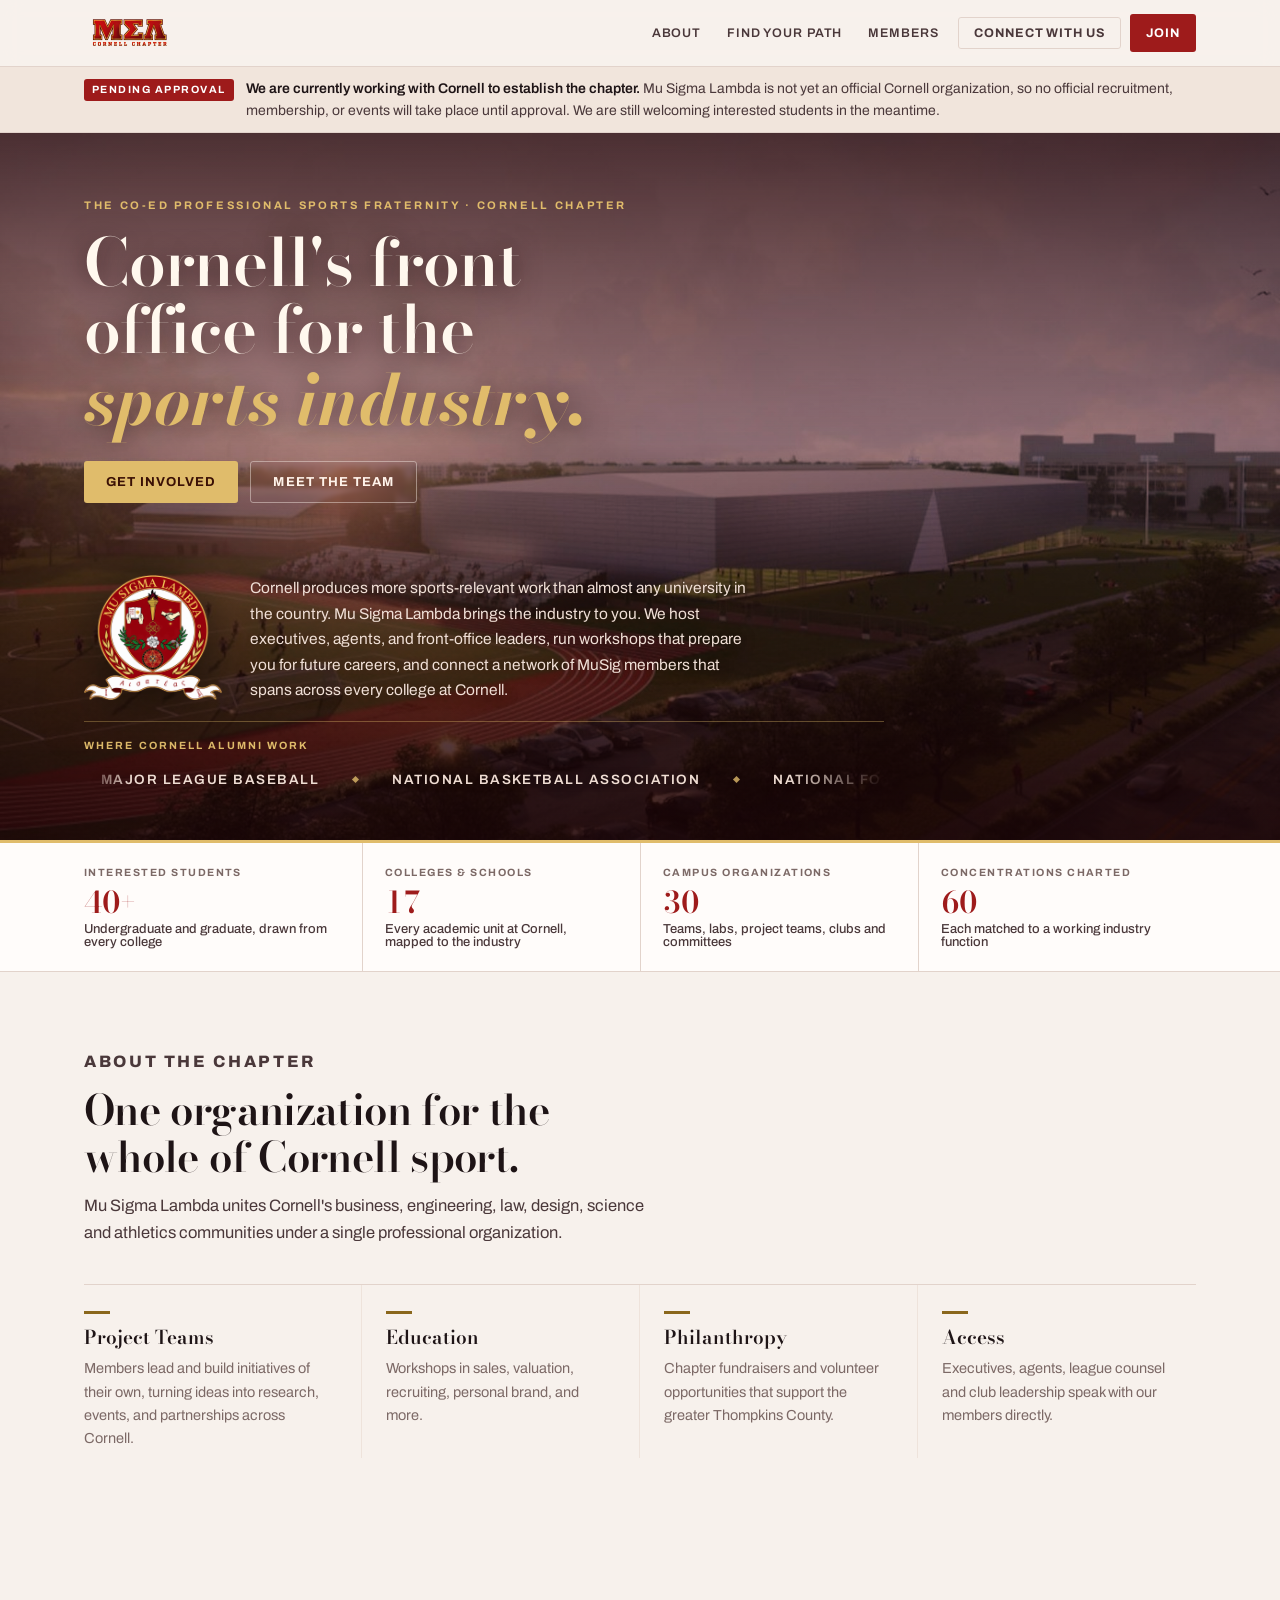
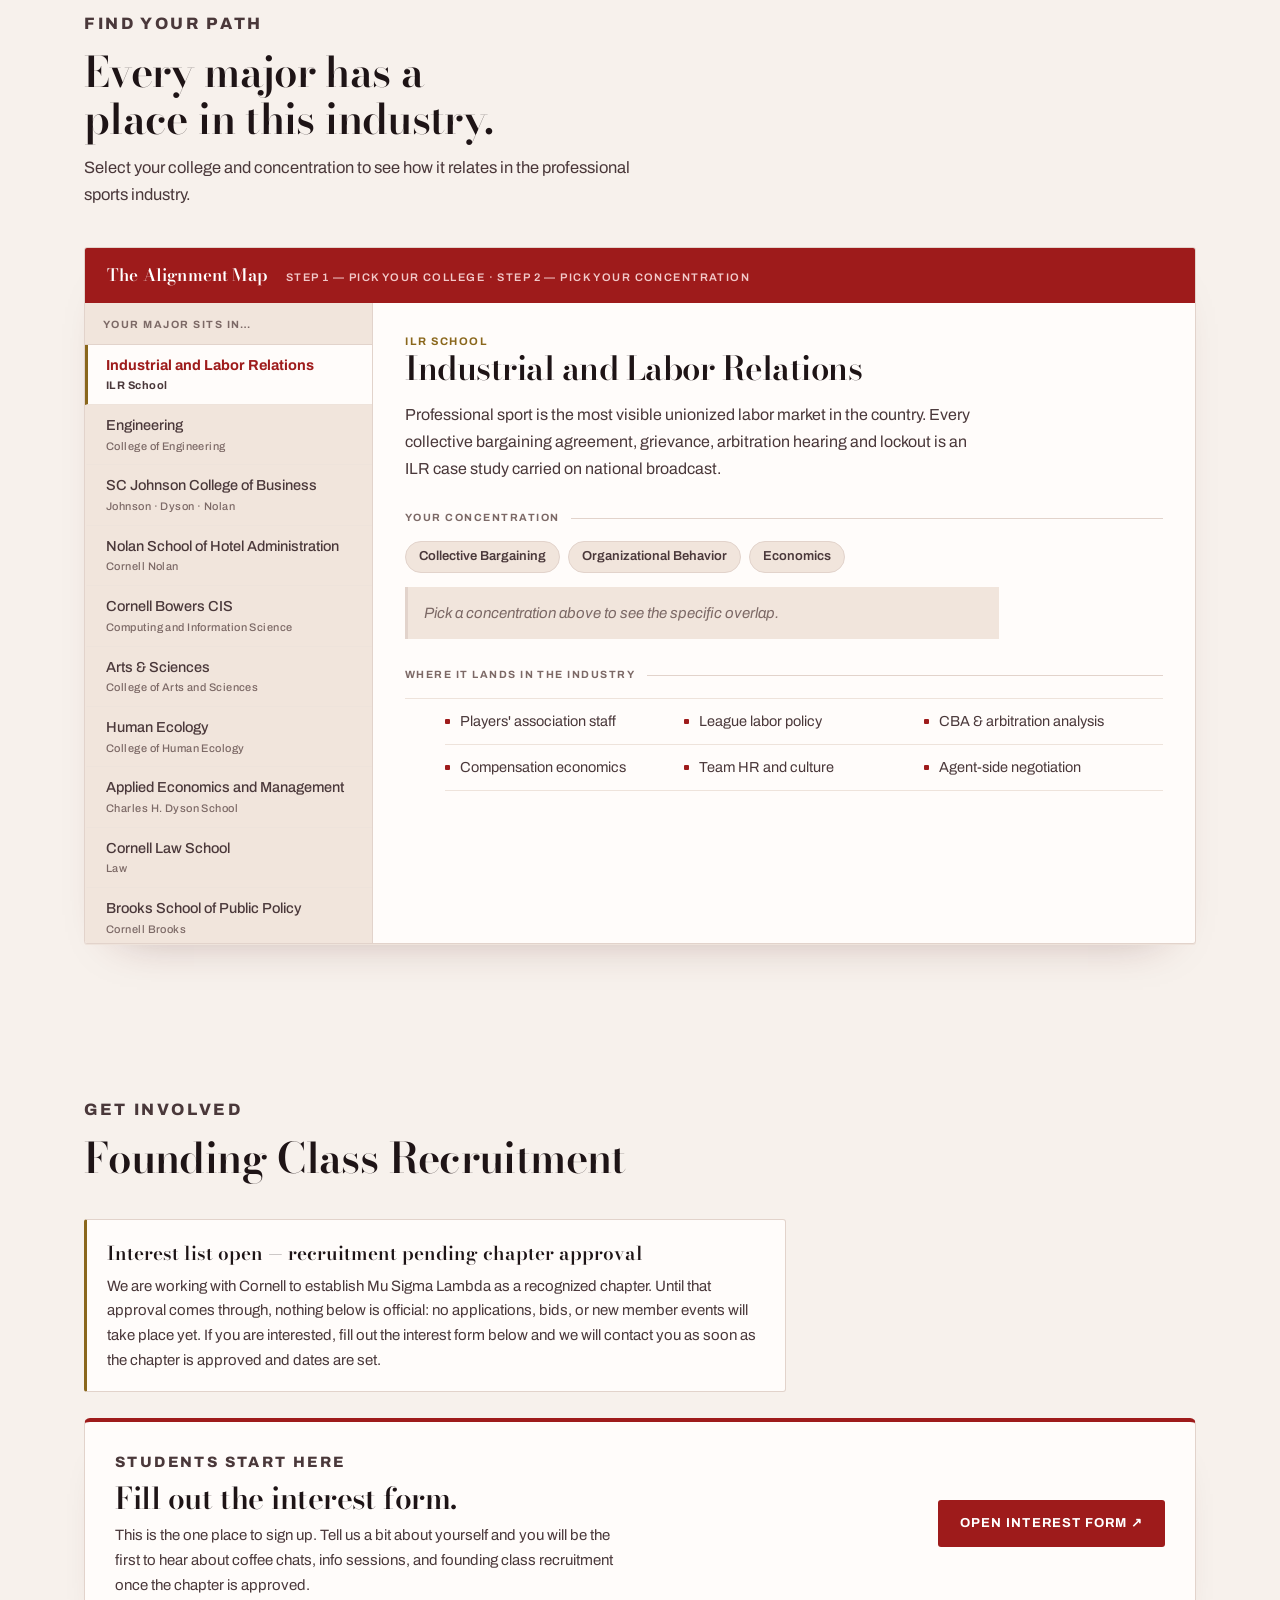
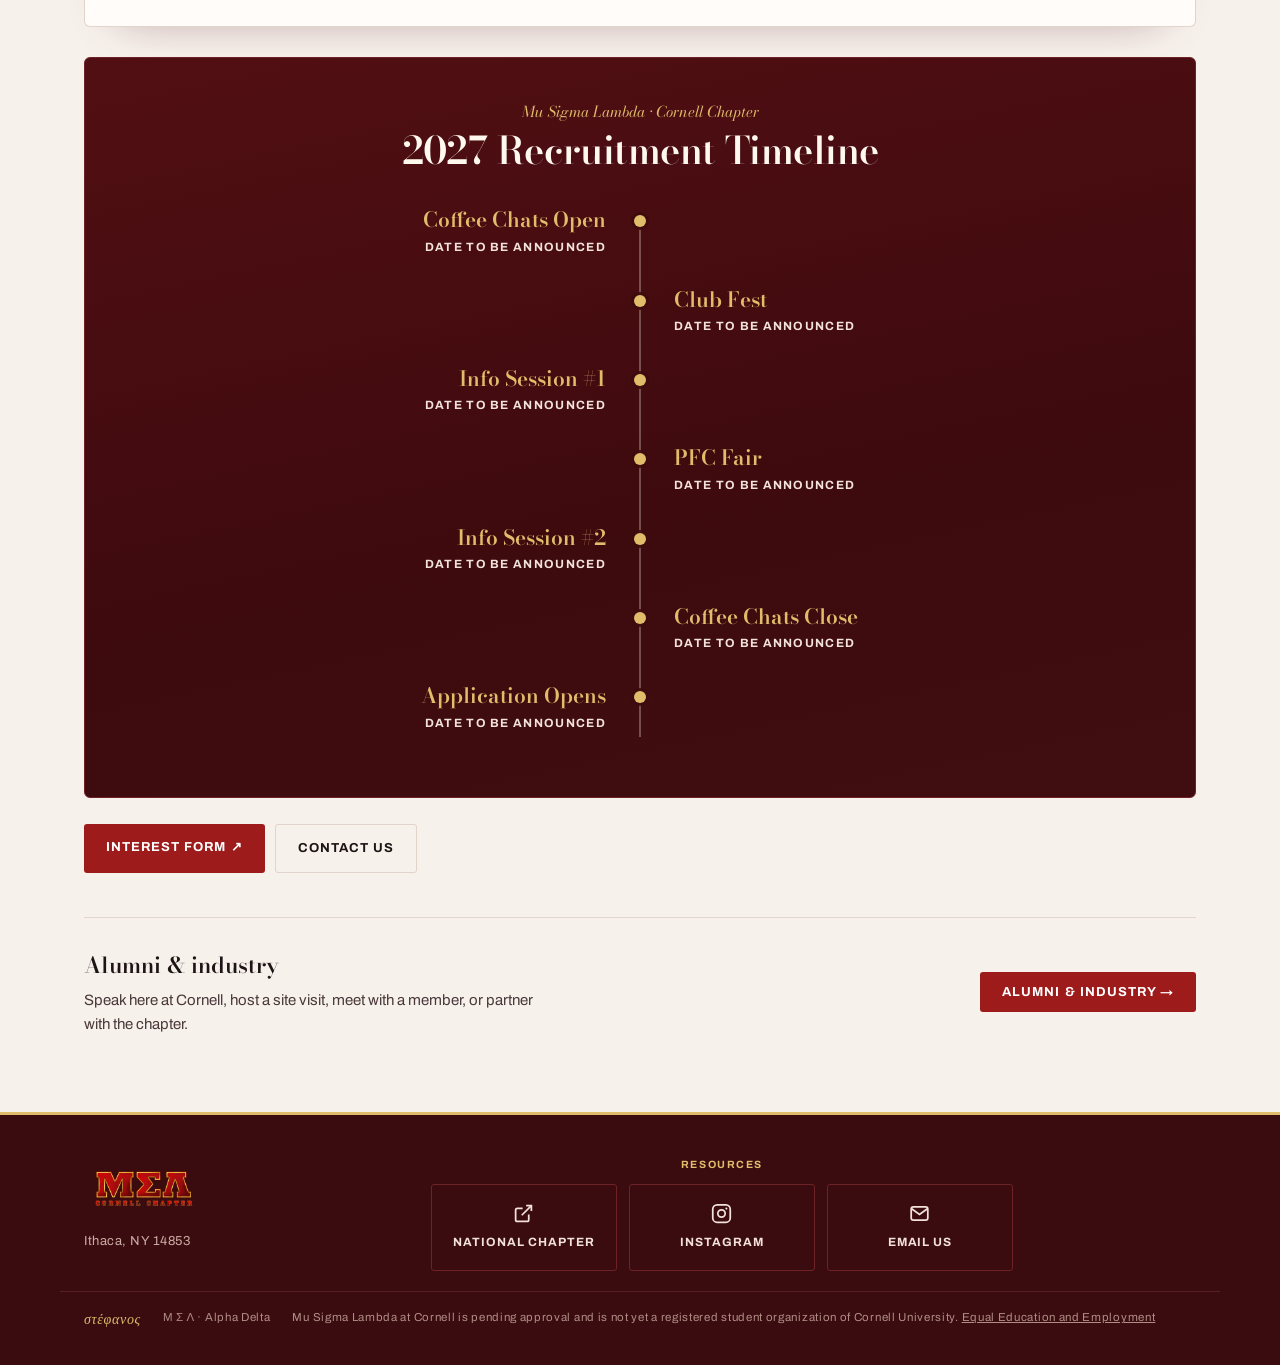
==== index.html @ f9ab3f58 "Add files via upload" ====
<!doctype html><html><head><meta charset=utf8><meta name=viewport content="width=device-width,initial-scale=1,viewport-fit=cover"><style>:root{color-scheme:light;box-sizing:border-box;padding-top:env(safe-area-inset-top,0px);padding-bottom:env(safe-area-inset-bottom,0px)}html{scroll-padding-top:env(safe-area-inset-top,0px)}body{margin:0;padding:0;font:14px -apple-system,BlinkMacSystemFont,sans-serif;background:#fff;color:#000}img{max-width:100%}[hidden]:not([hidden=until-found i]){display:none!important}</style></head><body>
<title>Mu Sigma Lambda Cornell Chapter</title>
<link rel="preconnect" href="https://fonts.googleapis.com">
<link rel="preconnect" href="https://fonts.gstatic.com" crossorigin>
<link rel="stylesheet" href="https://fonts.googleapis.com/css2?family=Bodoni+Moda:ital,opsz,wght@0,6..96,400..900;1,6..96,400..900&family=Instrument+Serif:ital,wght@0,400;1,400&family=Archivo:wght@400;500;600;700&display=swap">


<style>
/* Photographic page headers */
#view-brothers .bro-hero{--hdr-img:url("assets/campus.jpg");--hdr-pos:center 64%}
#view-students .bro-hero{--hdr-img:url("assets/buildings.jpg");--hdr-pos:center 58%}
#view-industry .bro-hero{--hdr-img:url("assets/boardroom.jpg");--hdr-pos:center 46%}

#view-brothers .bro-hero,
#view-students .bro-hero,
#view-industry .bro-hero{
  padding-block:52px 68px;
  min-height:280px;
  background-color:#3D0A0E;
  background-position:var(--hdr-pos);
  background-size:cover;
  background-repeat:no-repeat;
  background-image:
    linear-gradient(90deg,rgba(38,6,9,.86) 0%,rgba(38,6,9,.60) 34%,rgba(38,6,9,.26) 66%,rgba(38,6,9,.06) 100%),
    linear-gradient(180deg,rgba(38,6,9,.28) 0%,rgba(38,6,9,0) 42%,rgba(38,6,9,.40) 100%),
    var(--hdr-img);
}

@media (max-width:760px){
  #view-brothers .bro-hero,
  #view-students .bro-hero,
  #view-industry .bro-hero{
    padding-block:36px 48px;
    min-height:220px;
    background-image:
      linear-gradient(180deg,rgba(38,6,9,.66) 0%,rgba(38,6,9,.50) 45%,rgba(38,6,9,.80) 100%),
      var(--hdr-img);
  }
}

/* ============ TOKENS ============ */
:root{
  --ink:#1E1416;
  --ink-2:#4A383A;
  --muted:#7C6966;
  --line:#E2D3CB;
  --line-soft:#EEE3DB;
  --ground:#F7F1EC;
  --surface:#FFFCFA;
  --surface-2:#F1E5DC;
  --crimson:#9E1B1B;
  --crimson-br:#B31B1B;
  --gold:#8A671C;
  --gold-lt:#D8B257;
  --focus:#B31B1B;

  /* Banded sections keep one committed look in both themes */
  --band:#3D0A0E;
  --band-2:#520F13;
  --band-ink:#F6EBE4;
  --band-muted:#C6A79E;
  --band-line:#6E2226;
  --band-gold:#E0BC6B;

  --cat-team:#E0A526;
  --cat-lab:#C7343A;
  --cat-prog:#2FB169;
  --cat-pt:#2FA7CE;
  --cat-comm:#F07C7C;
  --cat-club:#B9A69F;

  --f-display:"Bodoni Moda","Didot","Times New Roman",serif;
  --f-body:"Archivo","Helvetica Neue",Arial,sans-serif;

  --wrap:1160px;
  --r:3px;
}

@media (prefers-color-scheme: dark){
  :root:not([data-theme="light"]){
    --ink:#FBF2EE;
    --ink-2:#E3CFC9;
    --muted:#B9A09B;
    --line:#6A3338;
    --line-soft:#4E2429;
    --ground:#2B1418;
    --surface:#37191E;
    --surface-2:#451F26;
    --crimson:#F5827E;
    --crimson-br:#FF9691;
    --gold:#EDC677;
    --gold-lt:#F7E0A8;
    --focus:#FF9691;
  }
}
:root[data-theme="dark"]{
  --ink:#FBF2EE;
  --ink-2:#E3CFC9;
  --muted:#B9A09B;
  --line:#6A3338;
  --line-soft:#4E2429;
  --ground:#2B1418;
  --surface:#37191E;
  --surface-2:#451F26;
  --crimson:#F5827E;
  --crimson-br:#FF9691;
  --gold:#EDC677;
  --gold-lt:#F7E0A8;
  --focus:#FF9691;
}

/* ============ BASE ============ */
*{box-sizing:border-box}
body{
  margin:0;
  background:var(--ground);
  color:var(--ink);
  font-family:var(--f-body);
  font-size:16px;
  line-height:1.6;
  -webkit-font-smoothing:antialiased;
}
h1,h2,h3,h4{font-family:var(--f-display);font-weight:600;margin:0;text-wrap:balance;line-height:1.1}
p{margin:0}
a{color:inherit}
img{max-width:100%}
::selection{background:var(--gold-lt);color:#1B1416}
:focus-visible{outline:2px solid var(--focus);outline-offset:3px;border-radius:2px}
@media (prefers-reduced-motion:reduce){*{animation:none!important;transition:none!important;scroll-behavior:auto!important}}
html{scroll-behavior:smooth}

.wrap{max-width:var(--wrap);margin:0 auto;padding-inline:24px}

.eyebrow{
  font-size:11px;font-weight:800;letter-spacing:.16em;text-transform:uppercase;
  color:var(--gold);margin:0;
}
.rule-gold{width:44px;height:2px;background:var(--gold);border:0;margin:0}

/* ============ NAV ============ */
.nav{
  position:sticky;top:0;z-index:50;
  background:color-mix(in srgb,var(--ground) 88%,transparent);
  backdrop-filter:blur(10px);
  border-bottom:1px solid var(--line);
}
.nav-in{
  max-width:var(--wrap);margin:0 auto;padding:10px 24px;
  display:flex;align-items:center;gap:20px;
}
.nav-brand{display:flex;align-items:center;text-decoration:none;margin-right:auto;min-width:0}
.nav-wordmark{height:46px;width:auto;aspect-ratio:760/368;display:block;flex:none}
@media(max-width:560px){.nav-wordmark{height:34px}}
.nav-links{display:flex;gap:26px;align-items:center}
.nav-links a{
  text-decoration:none;font-size:12.5px;font-weight:600;letter-spacing:.07em;
  text-transform:uppercase;color:var(--ink-2);padding-block:4px;
  border-bottom:1.5px solid transparent;transition:border-color .18s,color .18s;
}
.nav-links a:hover{color:var(--crimson);border-bottom-color:var(--gold)}
.nav-cta{
  font-family:var(--f-body);border:0;cursor:pointer;
  text-decoration:none;font-size:12.5px;font-weight:700;letter-spacing:.07em;text-transform:uppercase;
  background:var(--crimson);color:#fff;padding:9px 16px;border-radius:var(--r);
  transition:background .18s;
}
.nav-cta:hover{background:var(--crimson-br)}
.nav-actions{display:flex;align-items:center;gap:9px}
.nav-alt{
  font-family:var(--f-body);cursor:pointer;background:transparent;
  font-size:12.5px;font-weight:700;letter-spacing:.07em;text-transform:uppercase;
  color:var(--ink-2);border:1px solid var(--line);padding:8px 15px;border-radius:var(--r);
  transition:border-color .18s,color .18s,background .18s;white-space:nowrap;
}
.nav-alt:hover{border-color:var(--gold);color:var(--crimson);background:var(--surface-2)}
@media(max-width:560px){.nav-alt{display:none}}
@media(max-width:860px){.nav-links{display:none}}

/* ============ HERO ============ */
.hero{
  position:relative;overflow:hidden;
  background:#3D0A0E url("assets/hero.jpg") center 58%/cover no-repeat;
  color:var(--band-ink);
  border-bottom:3px solid var(--band-gold);
}
/* crimson wash over the photograph */
.hero::before{
  content:"";position:absolute;inset:0;pointer-events:none;
  background:rgba(132,26,28,.40);mix-blend-mode:multiply;
}
/* top and bottom darkening so the type holds against the sky */
.hero::after{
  content:"";position:absolute;inset:0;pointer-events:none;
  background:linear-gradient(180deg,
    rgba(28,5,8,.72) 0%,
    rgba(34,6,9,.20) 44%,
    rgba(26,4,7,.82) 100%);
}
.hero-in{
  max-width:var(--wrap);margin:0 auto;padding:64px 24px 48px;
  position:relative;z-index:1;
  display:flex;flex-direction:column;justify-content:space-between;gap:72px;
  min-height:620px;
}
.hero-bottom{display:flex;flex-direction:column;max-width:800px}
.hero-bottom-row{display:flex;align-items:flex-start;gap:28px}
.hero-crest{
  width:clamp(108px,11.5vw,138px);height:auto;flex:none;display:block;
  filter:drop-shadow(0 10px 26px rgba(0,0,0,.55));
}
.hero-bottom-text{min-width:0}
.hero h1{
  font-size:clamp(36px,5.6vw,66px);font-weight:600;letter-spacing:-.015em;color:#FFF8EE;
  margin:14px 0 0;line-height:1.02;max-width:15ch;
  text-shadow:0 2px 26px rgba(24,4,6,.55);
}
.hero h1 em{
  font-family:Didot,"Didot LT STD","Bodoni Moda","Times New Roman",serif;
  font-style:italic;font-weight:400;font-size:1.06em;letter-spacing:0;
  color:var(--band-gold);
}
.hero-eyebrow{color:var(--band-gold);font-size:11px;font-weight:700;letter-spacing:.24em;text-transform:uppercase}
.hero-lede{
  max-width:56ch;font-size:15.5px;line-height:1.65;color:#F0DFD6;
  text-shadow:0 1px 14px rgba(20,3,5,.5);
}
.hero-actions{display:flex;flex-wrap:wrap;gap:12px;margin-top:26px}
.btn{
  display:inline-block;text-decoration:none;font-family:var(--f-body);
  border:0;background:transparent;cursor:pointer;font-size:13px;font-weight:700;
  letter-spacing:.08em;text-transform:uppercase;padding:13px 22px;border-radius:var(--r);
  transition:transform .15s,background .18s,color .18s;
}
.btn:hover{transform:translateY(-1px)}
.btn-gold{background:var(--band-gold);color:#3A1005}
.btn-gold:hover{background:#EFD08C}
.btn-ghost{border:1px solid rgba(246,235,228,.45);color:#FFF3EA;backdrop-filter:blur(2px)}
.btn-ghost:hover{background:rgba(224,188,107,.12);border-color:var(--band-gold)}
@media(max-width:820px){
  .hero-in{gap:44px;padding-block:44px 38px;min-height:540px}
  .hero-bottom-row{flex-direction:column;align-items:flex-start;gap:16px}
  .hero-crest{width:104px}
}

/* ============ STAT STRIP ============ */
.stats{border-bottom:1px solid var(--line);background:var(--surface)}
.stats-in{
  max-width:var(--wrap);margin:0 auto;padding-inline:24px;
  display:grid;grid-template-columns:repeat(4,1fr);
}
.stat{padding:22px 22px 22px 0;border-left:1px solid var(--line);padding-left:22px}
.stat:first-child{border-left:0;padding-left:0}
.stat dt{
  font-size:10.5px;font-weight:700;letter-spacing:.14em;text-transform:uppercase;
  color:var(--muted);margin:0 0 5px;
}
.stat dd{
  margin:0;font-family:var(--f-display);font-size:30px;font-weight:600;color:var(--crimson);
  font-variant-numeric:tabular-nums;line-height:1;
}
.stat dd small{font-size:13px;font-family:var(--f-body);color:var(--ink-2);font-weight:500;display:block;margin-top:6px;letter-spacing:0}
@media(max-width:760px){
  .stats-in{grid-template-columns:1fr 1fr}
  .stat{border-left:0;padding-left:0;border-top:1px solid var(--line-soft);padding-block:18px}
  .stat:nth-child(2){padding-left:22px;border-left:1px solid var(--line-soft)}
  .stat:nth-child(4){padding-left:22px;border-left:1px solid var(--line-soft)}
  .stat:nth-child(-n+2){border-top:0}
}

/* ============ SECTIONS ============ */
section{scroll-margin-top:72px}
.sec{padding-block:76px}
.sec-head{display:flex;flex-direction:column;gap:12px;max-width:72ch;margin-bottom:38px}
.sec-head h2{font-size:clamp(28px,3.6vw,42px);letter-spacing:-.015em}
.sec-head p{color:var(--ink-2);font-size:16.5px;line-height:1.66;max-width:64ch}

/* mandate pillars — hairline columns, not cards */
.pillars{display:grid;grid-template-columns:repeat(4,1fr);gap:0;border-top:1px solid var(--line)}
.pillar{padding:26px 24px 8px 0;border-right:1px solid var(--line-soft)}
.pillar:last-child{border-right:0}
.pillar:not(:first-child){padding-left:24px}
.pillar .bar{width:26px;height:3px;background:var(--gold);margin-bottom:14px}
.pillar h3{font-size:19px;margin-bottom:8px}
.pillar p{color:var(--muted);font-size:14.5px;line-height:1.6}
@media(max-width:860px){
  .pillars{grid-template-columns:1fr 1fr}
  .pillar:nth-child(2n){border-right:0}
  .pillar:nth-child(-n+2){border-bottom:1px solid var(--line-soft)}
}
@media(max-width:520px){
  .pillars{grid-template-columns:1fr}
  .pillar{border-right:0;border-bottom:1px solid var(--line-soft);padding-left:0!important}
}

/* ============ PROGRAMMING ============ */
.offers{margin-top:64px;padding-top:44px;border-top:1px solid var(--line)}
.offers-h{font-size:clamp(23px,2.8vw,31px);letter-spacing:-.015em;margin-bottom:8px}
.offers-sub{color:var(--muted);font-size:15.5px;line-height:1.6;max-width:60ch;margin-bottom:8px}
.prog-list{border-top:0}
.prog-item{
  display:grid;grid-template-columns:132px 1fr;gap:28px;
  padding-block:24px;border-bottom:1px solid var(--line-soft);align-items:start;
}
.prog-tag{
  font-size:10.5px;font-weight:700;letter-spacing:.14em;text-transform:uppercase;
  color:var(--crimson);padding-top:5px;
}
.prog-item h3{font-size:21px;margin-bottom:7px}
.prog-item p{color:var(--ink-2);font-size:15px;line-height:1.65;max-width:62ch}
@media(max-width:560px){
  .prog-item{grid-template-columns:1fr;gap:8px}
  .prog-tag{padding-top:0}
}

/* ============ PATHFINDER ============ */
.pf{
  border:1px solid var(--line);border-radius:var(--r);overflow:hidden;
  background:var(--surface);box-shadow:0 1px 0 var(--line-soft),0 24px 48px -36px rgba(80,20,20,.4);
}
.pf-bar{
  background:var(--crimson);color:#fff;padding:14px 22px;
  display:flex;flex-wrap:wrap;gap:6px 18px;align-items:baseline;
}
.pf-bar strong{font-family:var(--f-display);font-size:17px;font-weight:600;letter-spacing:.01em}
.pf-bar span{font-size:11px;font-weight:600;letter-spacing:.13em;text-transform:uppercase;color:#F2C9C9}
.pf-body{display:grid;grid-template-columns:288px 1fr}
.pf-rail{
  border-right:1px solid var(--line);background:var(--surface-2);
  max-height:640px;overflow-y:auto;
}
.pf-railhead{
  padding:14px 18px 10px;font-size:10.5px;font-weight:700;letter-spacing:.14em;
  text-transform:uppercase;color:var(--muted);
  position:sticky;top:0;background:var(--surface-2);border-bottom:1px solid var(--line);z-index:1;
}
.pf-opt{
  display:block;width:100%;text-align:left;background:none;border:0;cursor:pointer;
  font-family:var(--f-body);font-size:14.5px;font-weight:500;color:var(--ink-2);
  padding:11px 18px 11px 18px;border-bottom:1px solid var(--line-soft);
  border-left:3px solid transparent;transition:background .15s,color .15s,border-color .15s;
  line-height:1.35;
}
.pf-opt small{display:block;font-size:11px;color:var(--muted);margin-top:3px;letter-spacing:.04em}
.pf-opt:hover{background:var(--surface);color:var(--crimson)}
.pf-opt[aria-selected="true"]{
  background:var(--surface);color:var(--crimson);font-weight:700;border-left-color:var(--gold);
}
.pf-opt[aria-selected="true"] small{color:var(--ink-2)}

.pf-panel{padding:30px 32px 34px;min-width:0}
.pf-panel h3{font-size:clamp(24px,3vw,33px);letter-spacing:-.015em;margin-bottom:4px}
.pf-school{font-size:11px;font-weight:700;letter-spacing:.14em;text-transform:uppercase;color:var(--gold)}
.pf-blurb{margin-top:14px;color:var(--ink-2);font-size:16px;line-height:1.7;max-width:64ch}

.pf-sub{
  margin-top:28px;font-size:10.5px;font-weight:700;letter-spacing:.14em;
  text-transform:uppercase;color:var(--muted);
  display:flex;align-items:center;gap:12px;
}
.pf-sub::after{content:"";flex:1;height:1px;background:var(--line)}

.pf-chips{display:flex;flex-wrap:wrap;gap:8px;margin-top:14px}
.chip{
  font-family:var(--f-body);font-size:13px;font-weight:600;cursor:pointer;
  background:var(--surface-2);color:var(--ink-2);border:1px solid var(--line);
  padding:7px 13px;border-radius:999px;transition:all .15s;line-height:1.2;
}
.chip:hover{border-color:var(--gold);color:var(--crimson)}
.chip[aria-pressed="true"]{background:var(--crimson);border-color:var(--crimson);color:#fff}
.pf-conline{
  margin-top:14px;padding:14px 16px;border-left:3px solid var(--gold);
  background:var(--surface-2);font-size:15px;line-height:1.62;color:var(--ink);
  max-width:66ch;
}
.pf-conline b{font-family:var(--f-display);font-weight:600;color:var(--crimson);display:block;font-size:16px;margin-bottom:4px}
.pf-conline.empty{border-left-color:var(--line);color:var(--muted);font-style:italic}

.pf-paths{
  margin-top:14px;display:grid;grid-template-columns:repeat(auto-fill,minmax(210px,1fr));
  gap:0;border-top:1px solid var(--line-soft);
}
.pf-paths li{
  list-style:none;padding:11px 14px 11px 0;border-bottom:1px solid var(--line-soft);
  font-size:14.5px;color:var(--ink-2);display:flex;gap:10px;align-items:baseline;
}
.pf-paths li::before{
  content:"";width:5px;height:5px;background:var(--crimson);flex:none;
  transform:translateY(-2px);border-radius:1px;
}
.pf-links{display:flex;flex-wrap:wrap;gap:7px;margin-top:14px}
.pf-links span{
  font-size:12.5px;font-weight:600;color:var(--ink-2);
  border:1px dashed var(--line);border-radius:var(--r);padding:5px 10px;
}
.pf-links span i{font-style:normal;color:var(--gold);margin-right:6px}
@media(max-width:880px){
  .pf-body{grid-template-columns:1fr}
  .pf-rail{border-right:0;border-bottom:1px solid var(--line);max-height:250px}
  .pf-panel{padding:24px 20px 28px}
}

/* ============ JOIN ============ */
.join-grid{display:grid;grid-template-columns:1fr 1fr;gap:0;border-top:1px solid var(--line)}
.join-col{padding:30px 34px 30px 0}
.join-col+.join-col{border-left:1px solid var(--line);padding-left:34px}
.join-col h3{font-size:23px;margin-bottom:10px}
.join-col p{color:var(--ink-2);font-size:15px;line-height:1.68;max-width:46ch}
.join-steps{margin:18px 0 0;padding:0;counter-reset:s}
.join-steps li{
  list-style:none;counter-increment:s;position:relative;
  padding:11px 0 11px 42px;border-top:1px solid var(--line-soft);
  font-size:14.5px;line-height:1.6;color:var(--ink-2);
}
.join-steps li::before{
  content:counter(s,decimal-leading-zero);
  position:absolute;left:0;top:12px;
  font-family:var(--f-display);font-size:14px;font-weight:600;color:var(--gold);
  font-variant-numeric:tabular-nums;
}
.join-steps li b{color:var(--ink);font-weight:600}
.join-actions{display:flex;flex-wrap:wrap;gap:10px;margin-top:22px}
.btn-solid{background:var(--crimson);color:#fff}
.btn-solid:hover{background:var(--crimson-br)}
.btn-line{border:1px solid var(--line);color:var(--ink)}
.btn-line:hover{border-color:var(--gold);color:var(--crimson)}
@media(max-width:800px){
  .join-grid{grid-template-columns:1fr}
  .join-col{padding-right:0}
  .join-col+.join-col{border-left:0;padding-left:0;border-top:1px solid var(--line)}
}

/* ============ FOOTER ============ */
footer{background:#3A0C10;color:#E8D5CD;border-top:3px solid var(--band-gold)}
.foot-in{
  max-width:var(--wrap);margin:0 auto;padding:44px 24px 20px;
  display:grid;grid-template-columns:minmax(0,auto) minmax(0,1fr);gap:40px;align-items:start;
}
.foot-wordmark{height:60px;width:auto;aspect-ratio:760/368;display:block;margin-bottom:12px}
.foot-addr{font-size:13px;line-height:1.6;color:#CDACA3;margin-top:7px;letter-spacing:.04em}
.foot-col h4{
  font-family:var(--f-body);font-size:10.5px;font-weight:700;letter-spacing:.15em;
  text-transform:uppercase;color:var(--band-gold);margin-bottom:14px;
}
footer .foot-col{text-align:center}
.foot-col a,.foot-col span{
  display:block;font-size:13.5px;color:#DBC0B7;text-decoration:none;padding-block:5px;
}
.foot-col a:hover{color:#FFF8EE}
.foot-bot{
  max-width:var(--wrap);margin:0 auto;padding:16px 24px 34px;
  border-top:1px solid #5C1D22;display:flex;flex-wrap:wrap;gap:8px 22px;
  font-size:11.5px;letter-spacing:.06em;color:#B08C84;
}
.foot-bot .gk{font-family:var(--f-display);font-style:italic;color:var(--band-gold);font-size:14px}
@media(max-width:860px){.foot-in{grid-template-columns:1fr 1fr}}
@media(max-width:480px){.foot-in{grid-template-columns:1fr}}

/* ============ BROTHERS ============ */
.roster-empty{
  margin-top:24px;display:flex;gap:24px;align-items:flex-start;
  border:1px solid var(--line);border-left:3px solid var(--crimson);border-radius:var(--r);
  background:var(--surface);padding:28px 30px;
}
.roster-empty>img{width:72px;height:72px;flex:none;opacity:.42}
.roster-empty-text{min-width:0}
.roster-empty b{
  display:block;font-family:var(--f-display);font-size:21px;font-weight:600;
  color:var(--ink);margin-bottom:8px;
}
.roster-empty p{color:var(--ink-2);font-size:15px;line-height:1.65;max-width:56ch}
.roster-empty .btn{margin-top:20px}
@media(max-width:620px){
  .roster-empty{flex-direction:column;gap:16px;padding:24px 20px}
  .roster-empty>img{width:56px;height:56px}
}

/* ============ SOCIAL STRIP ============ */
.foot-links{display:flex;flex-wrap:wrap;align-items:stretch;justify-content:center;gap:12px}
.foot-links .foot-btn{
  display:flex;flex-direction:column;align-items:center;justify-content:center;gap:9px;
  text-decoration:none;text-align:center;
  font-size:12px;font-weight:700;letter-spacing:.08em;text-transform:uppercase;
  border:1px solid var(--band-line);color:#F3E2D9;
  flex:0 0 186px;padding:18px 14px;border-radius:var(--r);
  transition:background .18s,border-color .18s,color .18s;
}
.foot-links .foot-btn:hover{background:rgba(224,188,107,.16);border-color:var(--band-gold);color:#FFF8EE}
.foot-links .foot-btn svg{width:21px;height:21px;flex:none}

/* ============ MODAL ============ */
.modal[hidden]{display:none!important}
.modal{position:fixed;inset:0;z-index:200;display:flex;align-items:center;justify-content:center;padding:20px}
.modal-back{position:absolute;inset:0;background:rgba(30,6,8,.62);backdrop-filter:blur(3px)}
.modal-card{
  position:relative;background:var(--surface);border:1px solid var(--line);
  border-top:4px solid var(--crimson);border-radius:6px;
  padding:30px 32px 32px;max-width:560px;width:100%;
  box-shadow:0 30px 70px -24px rgba(40,6,10,.6);
  animation:modalIn .18s ease-out;
}
@keyframes modalIn{from{opacity:0;transform:translateY(8px)}to{opacity:1;transform:none}}
@media (prefers-reduced-motion:reduce){.modal-card{animation:none}}
.modal-card h2{font-size:30px;letter-spacing:-.015em;margin:8px 0 6px}
.modal-card>p.sub{color:var(--muted);font-size:14.5px;line-height:1.6;max-width:44ch}
.modal-x{
  position:absolute;top:12px;right:14px;background:none;border:0;cursor:pointer;
  font-size:24px;line-height:1;color:var(--muted);padding:4px 8px;border-radius:var(--r);
}
.modal-x:hover{color:var(--crimson);background:var(--surface-2)}
.modal-opts{display:grid;gap:12px;margin-top:22px}
.modal-opt{
  display:block;width:100%;box-sizing:border-box;text-align:left;
  font-family:var(--f-body);cursor:pointer;
  text-decoration:none;border:1px solid var(--line);border-left:3px solid var(--gold);
  border-radius:var(--r);padding:16px 18px;background:var(--surface-2);
  transition:border-color .15s,background .15s,transform .15s;
}
.modal-opt:hover{border-color:var(--crimson);border-left-color:var(--crimson);transform:translateX(2px)}
.modal-opt b{
  display:block;font-family:var(--f-display);font-size:21px;font-weight:600;
  color:var(--crimson);margin-bottom:3px;
}
.modal-opt span{display:block;font-size:14px;color:var(--ink-2);line-height:1.55}
@media(max-width:520px){.modal-card{padding:26px 20px 26px}.modal-card h2{font-size:25px}}

/* ============ BROTHERS VIEW ============ */
[hidden]{display:none!important}
.nav-link-btn{
  background:none;border:0;cursor:pointer;font-family:var(--f-body);
  font-size:12.5px;font-weight:600;letter-spacing:.07em;text-transform:uppercase;
  color:var(--ink-2);padding:4px 0;border-bottom:1.5px solid transparent;
  transition:border-color .18s,color .18s;
}
.nav-link-btn:hover{color:var(--crimson);border-bottom-color:var(--gold)}
.bro-hero{
  background:linear-gradient(165deg,var(--band-2) 0%,var(--band) 70%,#400D11 100%);
  color:var(--band-ink);border-bottom:3px solid var(--band-gold);
  padding-block:34px 52px;
}
.bro-back{
  background:none;border:0;cursor:pointer;font-family:var(--f-body);
  font-size:12px;font-weight:700;letter-spacing:.1em;text-transform:uppercase;
  color:var(--band-gold);padding:6px 0;margin-bottom:22px;
}
.bro-back:hover{color:#FFF3E0}
.bro-title{
  font-size:clamp(31px,4.6vw,52px);letter-spacing:-.015em;color:#FFF8EE;margin:10px 0 0;
}
.bro-intro{margin-top:16px;max-width:62ch;font-size:16px;line-height:1.66;color:#EBD9CF}

.bro-block+.bro-block{margin-top:62px;padding-top:46px;border-top:1px solid var(--line)}
.bro-h2{font-size:clamp(25px,3.2vw,34px);letter-spacing:-.015em;margin-bottom:8px}
.bro-sub-intro{color:var(--muted);font-size:15.5px;line-height:1.62;max-width:62ch}
.bro-group{
  margin:32px 0 14px;font-size:14px;font-weight:700;letter-spacing:.14em;
  text-transform:uppercase;color:var(--crimson);
  display:flex;align-items:center;gap:12px;
}
.bro-group::after{content:"";flex:1;height:1px;background:var(--line)}
.role-grid{display:grid;gap:14px}
.role-grid.eboard{grid-template-columns:repeat(3,minmax(0,1fr))}
.role-grid.gboard{grid-template-columns:repeat(3,minmax(0,1fr))}
.role-card{
  display:flex;flex-direction:column;
  border:1px solid var(--line);border-radius:var(--r);overflow:hidden;
  background:var(--surface);
}
.role-photo{
  width:100%;aspect-ratio:4/3;background:var(--surface-2);
  border-bottom:1px solid var(--line);overflow:hidden;
}
.role-photo img{width:100%;height:100%;object-fit:cover;display:block}
.role-text{min-width:0;padding:16px 18px 18px}
.role-title{font-family:var(--f-display);font-size:20px;font-weight:600;color:var(--ink);line-height:1.2}
.role-name{
  font-size:10.5px;font-weight:700;letter-spacing:.14em;text-transform:uppercase;
  color:var(--gold);margin-top:5px;
}
@media(max-width:820px){
  .role-grid.gboard{grid-template-columns:repeat(2,minmax(0,1fr))}
}
@media(max-width:820px){
  .role-grid.eboard{grid-template-columns:repeat(2,minmax(0,1fr))}
}
@media(max-width:560px){
  .role-grid.eboard,.role-grid.gboard{grid-template-columns:1fr}
}
.bro-more{margin-top:16px;font-size:14px;color:var(--muted);font-style:italic}

/* ============ RECRUITMENT TIMELINE ============ */
.tl{
  background:linear-gradient(168deg,var(--band-2) 0%,var(--band) 62%,#400D11 100%);
  border:1px solid var(--band-line);border-radius:6px;
  padding:42px 30px 34px;color:var(--band-ink);
}
.tl-kicker{
  font-family:var(--f-display);font-style:italic;font-size:15px;
  color:var(--band-gold);text-align:center;
}
.tl-head{
  font-size:clamp(26px,3.4vw,38px);letter-spacing:-.015em;
  color:#FFF8EE;text-align:center;margin-top:6px;
}
.tl-list{position:relative;list-style:none;margin:36px 0 0;padding:0}
.tl-list::before{
  content:"";position:absolute;left:50%;top:8px;bottom:26px;width:2px;
  background:rgba(246,235,228,.30);transform:translateX(-50%);
}
.tl-item{
  position:relative;width:50%;padding:0 34px 30px 0;text-align:right;
}
.tl-item:nth-child(even){margin-left:50%;padding:0 0 30px 34px;text-align:left}
.tl-item::after{
  content:"";position:absolute;top:8px;right:-6px;width:12px;height:12px;
  border-radius:50%;background:var(--band-gold);
  box-shadow:0 0 0 3px rgba(61,10,14,.9);
}
.tl-item:nth-child(even)::after{right:auto;left:-6px}
.tl-item h4{
  font-family:var(--f-display);font-size:21px;font-weight:600;
  color:var(--band-gold);line-height:1.15;
}
.tl-date{
  font-size:12px;font-weight:700;letter-spacing:.11em;text-transform:uppercase;
  color:#F3E2D9;margin-top:6px;
}
.tl-note{font-size:13px;line-height:1.5;color:var(--band-muted);margin-top:5px}
@media(max-width:640px){
  .tl{padding:32px 20px 24px}
  .tl-list::before{left:6px;transform:none}
  .tl-item,.tl-item:nth-child(even){
    width:100%;margin-left:0;padding:0 0 26px 30px;text-align:left;
  }
  .tl-item::after,.tl-item:nth-child(even)::after{left:0;right:auto}
}

/* ============ ALUMNI STRIP ============ */
.alum-strip{
  margin-top:44px;padding-top:30px;border-top:1px solid var(--line);
  display:flex;flex-wrap:wrap;align-items:center;justify-content:space-between;gap:20px;
}
.alum-text b{
  display:block;font-family:var(--f-display);font-size:22px;font-weight:600;
  color:var(--ink);margin-bottom:5px;
}
.alum-text p{color:var(--ink-2);font-size:15px;line-height:1.6;max-width:52ch}
#join-students .join-actions{margin-top:26px}

/* ============ WHERE TO FIND US ============ */
.find-list{display:grid;grid-template-columns:repeat(auto-fit,minmax(248px,1fr));gap:16px}
.find-item{
  border:1px solid var(--line);border-left:3px solid var(--gold);border-radius:var(--r);
  background:var(--surface);padding:20px 22px;
}
.find-name{font-family:var(--f-display);font-size:21px;font-weight:600;color:var(--ink)}
.find-desc{margin-top:5px;font-size:14px;line-height:1.55;color:var(--ink-2)}
.find-meta{margin-top:14px;display:flex;flex-direction:column;gap:4px}
.find-meta span{
  font-size:10.5px;font-weight:700;letter-spacing:.13em;text-transform:uppercase;color:var(--muted);
}
.find-note{margin-top:26px;font-size:15px;color:var(--muted)}
.find-note a{color:var(--crimson);font-weight:600}

/* ============ CONTACT CARD ============ */
.contact-card{
  margin-top:34px;display:flex;gap:22px;align-items:flex-start;
  border:1px solid var(--line);border-left:3px solid var(--crimson);border-radius:var(--r);
  background:var(--surface);padding:28px 30px;
}
.contact-icon{width:34px;height:34px;flex:none;color:var(--crimson)}
.contact-icon svg{width:100%;height:100%}
.contact-body{min-width:0}
.contact-body h3{font-size:22px;margin-bottom:9px}
.contact-body p{color:var(--ink-2);font-size:15px;line-height:1.66;max-width:60ch}
.contact-body .btn{margin-top:20px}
.contact-rows{margin-top:20px;display:grid;gap:10px}
.contact-row{
  display:block;text-decoration:none;border:1px solid var(--line);border-radius:var(--r);
  background:var(--surface-2);padding:13px 16px;transition:border-color .15s,background .15s;
}
a.contact-row:hover{border-color:var(--crimson);background:var(--surface)}
.contact-row b{
  display:block;font-size:10.5px;font-weight:700;letter-spacing:.13em;
  text-transform:uppercase;color:var(--gold);margin-bottom:4px;
}
.contact-row span{font-size:15px;color:var(--ink)}
.contact-row.is-pending span{color:var(--muted);font-style:italic}
@media(max-width:620px){
  .contact-card{flex-direction:column;gap:14px;padding:24px 20px}
}

/* ============ STATUS BANNER ============ */
.status-bar{background:var(--surface-2);border-bottom:1px solid var(--line)}
.status-in{
  max-width:var(--wrap);margin:0 auto;padding:11px 24px;
  display:flex;align-items:baseline;gap:12px;font-size:14px;line-height:1.55;color:var(--ink-2);
}
.status-tag{
  flex:none;font-size:10.5px;font-weight:700;letter-spacing:.14em;text-transform:uppercase;
  color:#fff;background:var(--crimson);padding:3px 8px;border-radius:var(--r);
}
.status-in b{color:var(--ink);font-weight:600}
@media(max-width:620px){.status-in{flex-direction:column;gap:6px;padding:10px 16px}}

.pending-note{
  margin-bottom:26px;padding:18px 20px;border:1px solid var(--line);border-left:3px solid var(--gold);
  border-radius:var(--r);background:var(--surface);font-size:15px;line-height:1.65;color:var(--ink-2);max-width:78ch;
}
.pending-note b{display:block;font-family:var(--f-display);font-size:19px;font-weight:600;color:var(--ink);margin-bottom:4px}

/* ============ INTEREST FORM CALLOUT ============ */
.interest-card{
  margin-bottom:30px;display:flex;flex-wrap:wrap;align-items:center;justify-content:space-between;gap:20px 32px;
  border:1px solid var(--line);border-top:4px solid var(--crimson);border-radius:6px;
  background:var(--surface);padding:28px 30px;
  box-shadow:0 24px 48px -36px rgba(80,20,20,.45);
}
.interest-text{min-width:0;flex:1 1 380px}
.interest-text .eyebrow{margin-bottom:8px}
.interest-text h3{font-size:clamp(23px,2.8vw,30px);letter-spacing:-.015em;margin-bottom:8px}
.interest-text p{color:var(--ink-2);font-size:15px;line-height:1.65;max-width:58ch}
.interest-card .btn{flex:none}
@media(max-width:620px){.interest-card{padding:24px 20px}.interest-card .btn{width:100%;text-align:center}}

/* ============ ALUMNI MARQUEE ============ */
.marquee{margin-top:18px;padding-top:16px;border-top:1px solid rgba(224,188,107,.36)}
.marquee-label{
  font-size:10.5px;font-weight:700;letter-spacing:.2em;text-transform:uppercase;
  color:var(--band-gold);margin-bottom:12px;
}
/* the viewport clips; the track is twice the content so a -50% shift loops seamlessly */
.marquee-viewport{
  overflow:hidden;
  -webkit-mask-image:linear-gradient(90deg,transparent 0,#000 6%,#000 88%,transparent 100%);
  mask-image:linear-gradient(90deg,transparent 0,#000 6%,#000 88%,transparent 100%);
}
.marquee-track{display:flex;width:max-content;animation:marquee-scroll 78s linear infinite}
.marquee-row{
  display:flex;align-items:center;gap:34px;list-style:none;margin:0;padding:0 17px;
}
.marquee-row li{
  white-space:nowrap;font-size:13.5px;font-weight:600;letter-spacing:.11em;
  text-transform:uppercase;color:#EFDDD3;text-shadow:0 1px 12px rgba(20,3,5,.6);
  display:flex;align-items:center;gap:34px;
}
.marquee-row li::after{
  content:"";width:5px;height:5px;flex:none;transform:rotate(45deg);
  background:var(--band-gold);opacity:.8;
}
@keyframes marquee-scroll{from{transform:translateX(0)}to{transform:translateX(-50%)}}
.marquee-viewport:hover .marquee-track,
.marquee-viewport:focus-within .marquee-track{animation-play-state:paused}
@media(prefers-reduced-motion:reduce){
  .marquee-track{animation:none}
  .marquee-viewport{overflow-x:auto;-webkit-mask-image:none;mask-image:none}
}
@media(max-width:820px){
  .marquee-row li{font-size:12px;letter-spacing:.09em;gap:26px}
  .marquee-row{gap:26px}
}
</style>

<!-- ===================== NAV ===================== -->
<nav class="nav">
  <div class="nav-in">
    <a class="nav-brand" href="#top" aria-label="Mu Sigma Lambda, Cornell Chapter">
      <img class="nav-wordmark" src="assets/wordmark.png"
           alt="Mu Sigma Lambda — Cornell Chapter" width="760" height="368">
    </a>
    <div class="nav-links">
      <a href="#about">About</a>
      <a href="#pathfinder">Find Your Path</a>
      <button class="nav-link-btn" type="button" data-view="brothers">Members</button>
    </div>
    <div class="nav-actions">
      <button class="nav-alt" type="button" data-join-open="connect" aria-haspopup="dialog">Connect With Us</button>
      <a class="nav-cta" href="#join">Join</a>
    </div>
  </div>
</nav>

<div class="status-bar" role="note">
  <div class="status-in">
    <span class="status-tag">Pending approval</span>
    <p><b>We are currently working with Cornell to establish the chapter.</b> Mu Sigma Lambda is not yet an official Cornell organization, so no official recruitment, membership, or events will take place until approval. We are still welcoming interested students in the meantime.</p>
  </div>
</div>

<div id="view-main">

<!-- ===================== HERO ===================== -->
<header class="hero" id="top">
  <div class="hero-in">
    <div class="hero-top">
      <p class="hero-eyebrow">The Co-Ed Professional Sports Fraternity &middot; Cornell Chapter</p>
      <h1>Cornell's front office for the <em><b>sports industry.</b></em></h1>
      <div class="hero-actions">
        <button class="btn btn-gold" type="button" data-join-open="involved" aria-haspopup="dialog">Get Involved</button>
        <button class="btn btn-ghost" type="button" data-view="brothers">Meet the Team</button>
      </div>
    </div>

    <div class="hero-bottom">
      <div class="hero-bottom-row">
        <img class="hero-crest" src="assets/crest.png"
             alt="Mu Sigma Lambda crest — Alpha Delta Chapter, Cornell University"
             width="640" height="640">
        <p class="hero-lede">Cornell produces more sports-relevant work than almost any university in the country. Mu Sigma Lambda brings the industry to you. We host executives, agents, and front-office leaders, run workshops that prepare you for future careers, and connect a 
        network of MuSig members that spans across every college at Cornell.</p>
      </div>
      <div class="marquee">
        <p class="marquee-label">Where Cornell alumni work</p>
        <div class="marquee-viewport">
          <div class="marquee-track">
            <ul class="marquee-row">
          <li>Major League Baseball</li>
          <li>National Basketball Association</li>
          <li>National Football League</li>
          <li>National Hockey League</li>
          <li>Major League Soccer</li>
          <li>NFL Players Association</li>
          <li>ESPN</li>
          <li>NBC Sports</li>
          <li>YES Network</li>
          <li>Sports Business Journal</li>
          <li>CAA Sports</li>
          <li>Big South Conference</li>
          <li>USA Football</li>
          <li>Cornell Athletics</li>
          <li>Ivy League</li>
            </ul>
            <ul class="marquee-row" aria-hidden="true">
          <li>Major League Baseball</li>
          <li>National Basketball Association</li>
          <li>National Football League</li>
          <li>National Hockey League</li>
          <li>Major League Soccer</li>
          <li>NFL Players Association</li>
          <li>ESPN</li>
          <li>NBC Sports</li>
          <li>YES Network</li>
          <li>Sports Business Journal</li>Members lead and build initiatives of their own, turning ideas into research, events, and partnerships across Cornell.
          <li>CAA Sports</li>
          <li>Big South Conference</li>
          <li>USA Football</li>
          <li>Cornell Athletics</li>
          <li>Ivy League</li>
            </ul>
          </div>
        </div>
      </div>
    </div>
  </div>
</header>

<!-- ===================== STATS ===================== -->
<div class="stats">
  <dl class="stats-in">
    <div class="stat"><dt>Interested students</dt><dd>40+<small>Undergraduate and graduate, drawn from every college</small></dd></div>
    <div class="stat"><dt>Colleges &amp; schools</dt><dd>17<small>Every academic unit at Cornell, mapped to the industry</small></dd></div>
    <div class="stat"><dt>Campus organizations</dt><dd>30<small>Teams, labs, project teams, clubs and committees</small></dd></div>
    <div class="stat"><dt>Concentrations charted</dt><dd>60<small>Each matched to a working industry function</small></dd></div>
  </dl>
</div>

<!-- ===================== MANDATE ===================== -->
<section class="sec wrap" id="about">
  <div class="sec-head">
    <p class="eyebrow">About the Chapter</p>
    <h2>One organization for the whole of Cornell sport.</h2>
    <p>
      Mu Sigma Lambda unites Cornell's business, engineering, law, design, science and athletics
      communities under a single professional organization. 
    </p>
  </div>
  <div class="pillars">
    <div class="pillar">
      <div class="bar"></div>
      <h3>Project Teams</h3>
      <p>Members lead and build initiatives of their own, turning ideas into research, events, and partnerships across Cornell.</p>
    </div>
    <div class="pillar">
      <div class="bar"></div>
      <h3>Education</h3>
      <p>Workshops in sales, valuation, recruiting, personal brand, and more.</p>
    </div>
    <div class="pillar">
      <div class="bar"></div>
      <h3>Philanthropy</h3>
      <p>Chapter fundraisers and volunteer opportunities that support the greater Thompkins County.</p>
    </div>
    <div class="pillar">
      <div class="bar"></div>
      <h3>Access</h3>
      <p>Executives, agents, league counsel and club leadership speak with our members directly.</p>
    </div>
  </div>
</section>


<!-- ===================== PATHFINDER ===================== -->
<section class="sec wrap" id="pathfinder">
  <div class="sec-head">
    <p class="eyebrow">Find Your Path</p>
    <h2>Every major has a place in this industry.</h2>
    <p>
      Select your college and concentration to see how it relates in the professional sports industry. 
    </p>
  </div>

  <div class="pf">
    <div class="pf-bar">
      <strong>The Alignment Map</strong>
      <span>Step 1 — pick your college · Step 2 — pick your concentration</span>
    </div>
    <div class="pf-body">
      <div class="pf-rail" role="listbox" aria-label="Colleges and schools" id="pfRail">
        <div class="pf-railhead">Your major sits in…</div>
      </div>
      <div class="pf-panel" id="pfPanel" aria-live="polite"></div>
    </div>
  </div>
</section>


<!-- ===================== JOIN ===================== -->
<section class="sec wrap" id="join">
  <div class="sec-head">
    <p class="eyebrow">Get Involved</p>
    <h2>Founding Class Recruitment</h2>
  </div>

  <div class="pending-note">
    <b>Interest list open &mdash; recruitment pending chapter approval</b>
    We are working with Cornell to establish Mu Sigma Lambda as a recognized chapter. Until that approval comes through, nothing below is official: no applications, bids, or new member events will take place yet. If you are interested, fill out the interest form below and we will contact you as soon as the chapter is approved and dates are set.
  </div>

  <div class="interest-card" id="interest-form">
    <div class="interest-text">
      <p class="eyebrow">Students start here</p>
      <h3>Fill out the interest form.</h3>
      <p>This is the one place to sign up. Tell us a bit about yourself and you will be the first to hear about coffee chats, info sessions, and founding class recruitment once the chapter is approved.</p>
    </div>
    <a class="btn btn-solid" href="https://docs.google.com/forms/d/e/1FAIpQLScLScOoPjlC7BzJj9E90lC6qq1nAV_3OBc7R5Kps9sSRBP3YA/viewform?usp=dialog" target="_blank" rel="noopener noreferrer">Open interest form &nearr;</a>
  </div>

  <div id="join-students">
    <div class="tl">
      <p class="tl-kicker">Mu Sigma Lambda &middot; Cornell Chapter</p>
      <h3 class="tl-head">2027 Recruitment Timeline</h3>
      <ol class="tl-list">
        <li class="tl-item">
          <h4>Coffee Chats Open</h4>
          <p class="tl-date">Date to be announced</p>
        </li>
        <li class="tl-item">
          <h4>Club Fest</h4>
          <p class="tl-date">Date to be announced</p>
        </li>
        <li class="tl-item">
          <h4>Info Session #1</h4>
          <p class="tl-date">Date to be announced</p>
        </li>
        <li class="tl-item">
          <h4>PFC Fair</h4>
          <p class="tl-date">Date to be announced</p>
        </li>
        <li class="tl-item">
          <h4>Info Session #2</h4>
          <p class="tl-date">Date to be announced</p>
        </li>
        <li class="tl-item">
          <h4>Coffee Chats Close</h4>
          <p class="tl-date">Date to be announced</p>
        </li>
        <li class="tl-item">
          <h4>Application Opens</h4>
          <p class="tl-date">Date to be announced</p>
        </li>
      </ol>
    </div>

    <div class="join-actions">
      <a class="btn btn-solid" href="https://docs.google.com/forms/d/e/1FAIpQLScLScOoPjlC7BzJj9E90lC6qq1nAV_3OBc7R5Kps9sSRBP3YA/viewform?usp=dialog" target="_blank" rel="noopener noreferrer">Interest form &nearr;</a>
      <a class="btn btn-line" href="mailto:musigcornell@gmail.com">Contact Us</a>
    </div>
  </div>

  <div class="alum-strip">
    <div class="alum-text">
      <b>Alumni &amp; industry</b>
      <p>Speak here at Cornell, host a site visit, meet with a member, or partner with the chapter.</p>
    </div>
    <button class="btn btn-solid" type="button" data-view="industry">Alumni &amp; industry &rarr;</button>
  </div>
</section>

</div>

<div id="view-brothers" hidden>
  <header class="bro-hero">
    <div class="wrap">
      <button class="bro-back" type="button" data-view="main">&larr; Back to the chapter</button>
      <h1 class="bro-title">Meet the Team</h1>
    </div>
  </header>

  <section class="sec wrap">
    <div class="bro-block">
      <h2 class="bro-h2">Executive &amp; General Board</h2>

      <p class="bro-group">Executive Board</p>
      <div class="role-grid eboard">
        <div class="role-card">
          <div class="role-photo"><img src="assets/avatar.png" alt="" width="160" height="160"></div>
          <div class="role-text">
            <div class="role-title">Kyle Velasco</div>
            <div class="role-name">Founder & President</div>
          </div>
        </div>
        <div class="role-card">
          <div class="role-photo"><img src="assets/avatar.png" alt="" width="160" height="160"></div>
          <div class="role-text">
            <div class="role-title">Duke Garvin</div>
            <div class="role-name">Vice President</div>
          </div>
        </div>
        <div class="role-card">
          <div class="role-photo"><img src="assets/avatar.png" alt="" width="160" height="160"></div>
          <div class="role-text">
            <div class="role-title">Aanya Shamdasani</div>
            <div class="role-name">Treasurer</div>
          </div>
        </div>
        <div class="role-card">
          <div class="role-photo"><img src="assets/avatar.png" alt="" width="160" height="160"></div>
          <div class="role-text">
            <div class="role-title">Natalia Strezenicky</div>
            <div class="role-name">Secretary</div>
          </div>
        </div>
        <div class="role-card">
          <div class="role-photo"><img src="assets/avatar.png" alt="" width="160" height="160"></div>
          <div class="role-text">
            <div class="role-title">Kirsten Pak</div>
            <div class="role-name">Director of Marketing</div>
          </div>
        </div>
        <div class="role-card">
          <div class="role-photo"><img src="assets/avatar.png" alt="" width="160" height="160"></div>
          <div class="role-text">
            <div class="role-title">Syna Sony</div>
            <div class="role-name">Director of Club Relations</div>
          </div>
        </div>
      </div>

      <p class="bro-group">General Board</p>
      <div class="role-grid gboard">
        <div class="role-card">
          <div class="role-photo"><img src="assets/avatar.png" alt="" width="160" height="160"></div>
          <div class="role-text">
            <div class="role-title">Luke Salman</div>
            <div class="role-name">Director of Philanthropy</div>
          </div>
        </div>
        <div class="role-card">
          <div class="role-photo"><img src="assets/avatar.png" alt="" width="160" height="160"></div>
          <div class="role-text">
            <div class="role-title">Rohan Punj</div>
            <div class="role-name">Director of Recruitment</div>
          </div>
        </div>
        <div class="role-card">
          <div class="role-photo"><img src="assets/avatar.png" alt="" width="160" height="160"></div>
          <div class="role-text">
            <div class="role-title">Becca Lupion</div>
            <div class="role-name">Events Director</div>
          </div>
        </div>
        <div class="role-card">
          <div class="role-photo"><img src="assets/avatar.png" alt="" width="160" height="160"></div>
          <div class="role-text">
            <div class="role-title">Halle Chasen</div>
            <div class="role-name">Director of Campus Network</div>
          </div>
        </div>
        <div class="role-card">
          <div class="role-photo"><img src="assets/avatar.png" alt="" width="160" height="160"></div>
          <div class="role-text">
            <div class="role-title">Raghav Raj</div>
            <div class="role-name">Director of Professional Development</div>
          </div>
        </div>
        <div class="role-card">
          <div class="role-photo"><img src="assets/avatar.png" alt="" width="160" height="160"></div>
          <div class="role-text">
            <div class="role-title">Natalie Lebovitz</div>
            <div class="role-name">Director of Alumni Affairs</div>
          </div>
        </div>
      </div>
    </div>

    <div class="bro-block">
      <h2 class="bro-h2">All Members</h2>
      <p class="bro-sub-intro">
      </p>
      <div class="roster-empty">
        <img src="assets/crest-sm.png" alt="" width="72" height="72">
        <div class="roster-empty-text">
          <b>The roster goes live once the chapter is approved.</b>
          <p>We are working with Cornell to establish the chapter. In the meantime, interested students can let us know and will be contacted when recruitment officially opens.</p>
          <a class="btn btn-solid" href="https://docs.google.com/forms/d/e/1FAIpQLScLScOoPjlC7BzJj9E90lC6qq1nAV_3OBc7R5Kps9sSRBP3YA/viewform?usp=dialog" target="_blank" rel="noopener noreferrer">Fill out the interest form &nearr;</a>
        </div>
      </div>
    </div>
  </section>
</div>

<div id="view-students" hidden>
  <header class="bro-hero">
    <div class="wrap">
      <button class="bro-back" type="button" data-view="main">&larr; Back to the chapter</button>
      <p class="eyebrow">Students</p>
      <h1 class="bro-title">Where to find us.</h1>
      <p class="bro-intro">
        Come say hello at any of these. No sign-up, no commitment, and no prior industry
        experience expected. Dates are confirmed closer to the semester and posted here.
      </p>
    </div>
  </header>

  <section class="sec wrap">
    <div class="find-list">
        <div class="find-item">
          <div class="find-name">Club Fest</div>
          <p class="find-desc">The all-campus activities fair</p>
          <div class="find-meta">
            <span>Date to be announced</span>
            <span>Location to be announced</span>
          </div>
        </div>
        <div class="find-item">
          <div class="find-name">PFC Fair</div>
          <p class="find-desc">Professional Fraternity Council showcase</p>
          <div class="find-meta">
            <span>Date to be announced</span>
            <span>Location to be announced</span>
          </div>
        </div>
        <div class="find-item">
          <div class="find-name">Info Session #1</div>
          <p class="find-desc">What we do, who we are, how to apply</p>
          <div class="find-meta">
            <span>Date to be announced</span>
            <span>Location to be announced</span>
          </div>
        </div>
        <div class="find-item">
          <div class="find-name">Info Session #2</div>
          <p class="find-desc">Same material, second chance to catch it</p>
          <div class="find-meta">
            <span>Date to be announced</span>
            <span>Location to be announced</span>
          </div>
        </div>
    </div>

    <div class="contact-card">
      <span class="contact-icon"><svg viewBox="0 0 24 24" fill="none" stroke="currentColor" stroke-width="1.8" aria-hidden="true"><rect x="2.5" y="4.5" width="19" height="15" rx="2.5"/><path d="m3 6.5 9 6.5 9-6.5"/></svg></span>
      <div class="contact-body">
        <h3>Can&rsquo;t make any of those?</h3>
        <p>Email the chapter and we&rsquo;ll find a time. Questions about eligibility, the
           application, or what membership actually involves are all fair game.</p>
        <a class="btn btn-solid" href="mailto:musigcornell@gmail.com">Email musigcornell@gmail.com</a>
      </div>
    </div>

    <p class="find-note">
      Interested? <a href="https://docs.google.com/forms/d/e/1FAIpQLScLScOoPjlC7BzJj9E90lC6qq1nAV_3OBc7R5Kps9sSRBP3YA/viewform?usp=dialog" target="_blank" rel="noopener noreferrer">Fill out the interest form</a> or <a href="#join">see the full recruitment timeline</a>.
    </p>
  </section>
</div>

<div id="view-industry" hidden>
  <header class="bro-hero">
    <div class="wrap">
      <button class="bro-back" type="button" data-view="main">&larr; Back to the chapter</button>
      <p class="eyebrow">Experts & Professionals</p>
      <h1 class="bro-title">Connect with the chapter.</h1>
      <p class="bro-intro">
        Mu Sigma Lambda partners with leagues, clubs, agencies, venues, and
        companies on speaking, hosting, mentorship and recruitment. We're always 
        looking to connect with more professionals in the industry. If you're interested 
        in working with Mu Sigma Lambda in any capacity, please reach out!
      </p>
    </div>
  </header>
  <section class="sec wrap">
    <div class="join-actions industry-actions">
        <a class="btn btn-solid" href="#">Partner with us</a>
        <a class="btn btn-line" href="#">Alumni directory</a>
    </div>

    <div class="contact-card">
      <span class="contact-icon"><svg viewBox="0 0 24 24" fill="none" stroke="currentColor" stroke-width="1.8" aria-hidden="true"><rect x="2.5" y="4.5" width="19" height="15" rx="2.5"/><path d="m3 6.5 9 6.5 9-6.5"/></svg></span>
      <div class="contact-body">
        <h3>How to get involved</h3>
        <p>
          Faculty, alumni and industry professionals work with the chapter by speaking on a panel,
          hosting a site visit, mentoring a member, or partnering on programming. Most of it starts
          with a short email &mdash; tell us what you do and what you&rsquo;d be open to, and we
          will take it from there.
        </p>
        <div class="contact-rows">
          <a class="contact-row" href="mailto:musigcornell@gmail.com">
            <b>The chapter</b>
            <span>musigcornell@gmail.com</span>
          </a>
          <a class="contact-row" href="mailto:musigcornell@gmail.com">
            <b>Director of Club Relations</b>
            <span>Syna Sony - ss4352@cornell.edu</span>
          </a>
        </div>
      </div>
    </div>
  </section>
</div>

<!-- ===================== FOOTER ===================== -->
<footer>
  <div class="foot-in">
    <div class="foot-brand">
      <img class="foot-wordmark" src="assets/wordmark.png"
           alt="Mu Sigma Lambda — Cornell Chapter" width="760" height="368">
      <p class="foot-addr">Ithaca, NY 14853</p>
    </div>
    <div class="foot-col">
      <h4>Resources</h4>
      <div class="foot-links">
        <a class="foot-btn" href="https://www.musigmalambda.org/" target="_blank" rel="noopener noreferrer"><svg viewBox="0 0 24 24" fill="none" stroke="currentColor" stroke-width="2" aria-hidden="true"><path d="M18 13v6a2 2 0 0 1-2 2H5a2 2 0 0 1-2-2V8a2 2 0 0 1 2-2h6"/><path d="M15 3h6v6"/><path d="M10 14 21 3"/></svg>National Chapter</a>
        <a class="foot-btn" href="https://www.instagram.com/musigcornell/" target="_blank" rel="noopener noreferrer"><svg viewBox="0 0 24 24" fill="none" stroke="currentColor" stroke-width="2" aria-hidden="true"><rect x="2" y="2" width="20" height="20" rx="5"/><circle cx="12" cy="12" r="4.2"/><circle cx="17.6" cy="6.4" r="1.2" fill="currentColor" stroke="none"/></svg>Instagram</a>
        <a class="foot-btn" href="mailto:musigcornell@gmail.com"><svg viewBox="0 0 24 24" fill="none" stroke="currentColor" stroke-width="2" aria-hidden="true"><rect x="2.5" y="4.5" width="19" height="15" rx="2.5"/><path d="m3 6.5 9 6.5 9-6.5"/></svg>Email Us</a>
      </div>
    </div>
  </div>
  <div class="foot-bot">
    <span class="gk">στέφανος</span>
    <span>Μ Σ Λ · Alpha Delta</span>
    <span>Mu Sigma Lambda at Cornell is pending approval and is not yet a registered student organization of Cornell University.
      <a href="https://hr.cornell.edu/about/workplace-rights/equal-education-and-employment" title="EEAE">Equal Education and Employment</a></span>
  </div>
</footer>

<!-- ===================== JOIN MODAL ===================== -->
<div class="modal" id="joinModal" hidden>
  <div class="modal-back" data-close></div>
  <div class="modal-card" role="dialog" aria-modal="true" aria-labelledby="joinModalTitle">
    <button class="modal-x" type="button" data-close aria-label="Close">&times;</button>
    <p class="eyebrow">Get involved</p>
    <h2 id="joinModalTitle">I am a&hellip;</h2>
    <p class="sub">The chapter is pending Cornell approval. Nothing is official yet, but we are glad to hear from you.</p>
    <div class="modal-opts">
      <button class="modal-opt" type="button" id="optStudent" data-close>
        <b>Student</b>
        <span>Undergraduate or graduate</span>
      </button>
      <button class="modal-opt" type="button" data-view="industry" data-close>
        <b>Faculty, Industry or Alumni</b>
        <span>Connect with us</span>
      </button>
    </div>
  </div>
</div>

<script>
/* ============================ DATA ============================ */
const MAJORS = [
  {
    id:"ilr", name:"Industrial and Labor Relations", school:"ILR School",
    blurb:"Professional sport is the most visible unionized labor market in the country. Every collective bargaining agreement, grievance, arbitration hearing and lockout is an ILR case study carried on national broadcast.",
    cons:[
      ["Collective Bargaining","Every CBA, lockout and arbitration in professional sport is a bargaining problem with a media-rights contract layered on top."],
      ["Organizational Behavior","Locker-room culture, coaching turnover, and how high-performance organizations are actually managed under public scrutiny."],
      ["Economics","Salary caps, luxury taxes, draft systems and monopsony — the most closely studied wage structures in the economy."]
    ],
    paths:["Players' association staff","League labor policy","CBA & arbitration analysis","Compensation economics","Team HR and culture","Agent-side negotiation"],
    campus:["Sports Entertainment Law Society (SELS)","Sports Business Society","Club Sports Council"]
  },
  {
    id:"eng", name:"Engineering", school:"College of Engineering",
    blurb:"Engineering sits underneath almost every modern competitive advantage in sport — equipment that returns energy, telemetry that survives a collision, and venue systems that move fifty thousand people in twenty minutes. The same tolerance analysis that governs aerospace governs a composite hockey stick.",
    cons:[
      ["Mechanical & Aerospace","Vehicle dynamics, aerodynamics and equipment design — the physics of a chassis, a hull, or a carbon-fiber shaft."],
      ["Electrical & Computer","The sensor and telemetry stack: wearables, timing systems, and the hardware behind live tracking data."],
      ["Civil & Environmental","Stadium structure, roof systems, and the environmental load of moving a crowd in and out of a district."],
      ["Computer Science","Simulation, computer vision, and the modeling layer that turns raw tracking feeds into roster decisions."],
      ["Systems","Whole-program optimization: schedule design, facility throughput, and how an organization's parts fit together."],
      ["Operations Research & Information","Scheduling, travel optimization and draft math, all of them staffed roles inside leagues."]
    ],
    paths:["Motorsport vehicle dynamics","Equipment & apparel R&D","Wearable sensor hardware","Venue systems engineering","Broadcast capture technology","League operations research"],
    campus:["Cornell FSAE Racing","Cornell Baja Racing","Organic Robotics Laboratory","Laboratory for Intelligent Systems and Controls (LISC)","Cornell University Solar Boat"]
  },
  {
    id:"business", name:"SC Johnson College of Business", school:"Johnson · Dyson · Nolan",
    blurb:"A franchise is a closely held company with revenue lines most operators never see: media rights, gate, concessions, licensing, and now minority private-equity stakes. Valuation, brand architecture and organizational behavior transfer to the front office almost without translation.",
    cons:[
      ["Accounting","Revenue recognition on media rights, deferred salary obligations, and the mechanics of franchise valuation."],
      ["Management & Organization","Front-office design, coaching hires, and how sporting decisions are actually governed."],
      ["Marketing","Brand, ticket demand, and the sponsorship market that funds most of the business."],
      ["Finance","Franchise valuation, minority-stake private equity, and stadium debt structures."],
      ["Management","General management across a club's business side and its sporting side at once."],
      ["Executive Education","Leadership programs for the people already running teams, leagues and federations."]
    ],
    paths:["Team & league corporate strategy","Sports investment banking","Private equity in franchises","Sponsorship sales & partnerships","Club finance and cap management","Agency management"],
    campus:["Sports Business Society","Media Entertainment & Sports Club","Sports Analytics Club"]
  },
  {
    id:"hotel", name:"Nolan School of Hotel Administration", school:"Cornell Nolan",
    blurb:"A game is a hospitality event with a scoreboard. Premium seating, club spaces, team travel, and the mixed-use districts now built around arenas are hotel-school problems at professional scale, and the margins sit exactly where Nolan teaches.",
    cons:[
      ["Services Management","Matchday as a service operation: fifty thousand guests, three hours, one chance to get it right."],
      ["Real Estate","Arena districts, mixed-use development, and the asset side of a franchise's balance sheet."],
      ["Hospitality","Premium seating, clubs and suites — the highest-margin square footage in the building."]
    ],
    paths:["Premium & suite hospitality","Venue and district real estate","Matchday operations","Team travel and logistics","Golf & private club management","Major-event bidding"],
    campus:["Sports Business Society","Club Sports Council","Cornell Turfgrass Program"]
  },
  {
    id:"bowers", name:"Cornell Bowers CIS", school:"Computing and Information Science",
    blurb:"The analytics department is now a standing line on the org chart, and the hardest problems there are data problems: optical tracking at twenty-five frames a second, injury-risk modeling, and recommendation systems that decide what a hundred million fans see first.",
    cons:[
      ["Information Science","How fans, data and platforms interact — and what an organization is able to learn from that."],
      ["Computer Science","Tracking pipelines, vision models, and the engineering underneath every analytics department."],
      ["Statistics and Data Science","Player valuation, projection systems, and the modeling that decides who makes a roster."]
    ],
    paths:["Player evaluation & analytics","Computer vision tracking","Injury & workload modeling","Fan data and personalization","Betting markets & pricing","Sports product engineering"],
    campus:["Sports Analytics Club","Cornell University Extended Reality (CUXR)","ESports at Cornell","Robots in Groups Lab"]
  },
  {
    id:"as", name:"Arts & Sciences", school:"College of Arts and Sciences",
    blurb:"The interpretive side of the industry — why fans bond, how leagues negotiate with cities and nations, how a rivalry becomes cultural memory. It is also where most of the best writers and communicators in sport come from.",
    cons:[
      ["Psychology","Performance under pressure, motivation, and the psychology of fandom and identity."],
      ["History","How leagues, rivalries, and the business of sport arrived at their present shape."],
      ["Government","Sport as diplomacy, regulation, and the politics of hosting a mega-event."],
      ["Astronomy","Precision measurement, optics and large-scale data — a toolkit that transfers cleanly to tracking systems."]
    ],
    paths:["Sport & performance psychology","Sports journalism and longform","League public affairs","International sport policy","Fan behavior research","Documentary and archival work"],
    campus:["WVBR","Big Red Sports Network (BRSN)","WICB","Media Entertainment & Sports Club"]
  },
  {
    id:"humec", name:"Human Ecology", school:"College of Human Ecology",
    blurb:"What an athlete wears is engineered kit. Fiber behavior under sweat and impact, helmet energy absorption, and design a nineteen-year-old will actually keep wearing are all Human Ecology questions with commercial answers.",
    cons:[
      ["Human Centered Design","Designing for an athlete's body under load — and for the fan's experience built around it."],
      ["Athleticwear","Performance apparel from fiber selection through fit to the retail line it eventually becomes."],
      ["Fabric Science","How textiles behave under sweat, abrasion and repeated impact over a full season."],
      ["Protective Equipment","Helmets, pads, and the energy-absorption research that rewrites rulebooks."]
    ],
    paths:["Performance apparel design","Protective equipment R&D","Textile and materials science","Footwear development","Uniform and kit design","Product ergonomics"],
    campus:["Sports Medicine Club","Sports Nutrition","Cornell Student Athletes for Sustainability"]
  },
  {
    id:"dyson", name:"Applied Economics and Management", school:"Charles H. Dyson School",
    blurb:"Demand modeling, pricing and supply chains — applied to a product that spoils in three hours. Dynamic ticket pricing, concessions margin, and the economics of publicly financed stadiums all live here.",
    cons:[
      ["Applied Economics & Policy","Demand modeling, dynamic pricing, and the public economics of stadium subsidy."],
      ["Food Industry Management","Concessions as a several-hundred-million-dollar category run on thin margins."],
      ["International Development","Global league expansion and how a sport market opens in a new region."]
    ],
    paths:["Dynamic ticket pricing","Revenue management","Concessions & F&B strategy","Economic-impact analysis","Sponsorship valuation","Global market entry"],
    campus:["Sports Business Society","Sports Analytics Club","Cornell Turfgrass Program"]
  },
  {
    id:"law", name:"Cornell Law School", school:"Law",
    blurb:"NIL turned every college athlete into a small business, and the legal questions arrived well ahead of the rules. Contracts, intellectual property, immigration for international athletes, and antitrust are the working vocabulary of this industry.",
    cons:[
      ["Financial & Tax Literacy in Athletics Practicum","Cornell's own clinic — NIL contracts, tax exposure and financial counsel for real athletes."]
    ],
    paths:["Player contracts & NIL counsel","League antitrust and compliance","IP, trademark & media rights","Athlete tax and estate planning","Sports arbitration (CAS)","Integrity and regulatory roles"],
    campus:["Sports Entertainment Law Society (SELS)","Faculty Advisory Committee on Athletics and Physical Education (FACAPE)"]
  },
  {
    id:"brooks", name:"Brooks School of Public Policy", school:"Cornell Brooks",
    blurb:"Whether a city should finance an arena, how a league writes its gambling policy, and what a mega-event does to a host community are policy questions with billion-dollar answers and very short political timelines.",
    cons:[
      ["Public Policy","Gambling regulation, youth access, equity, and the rules leagues have to operate inside."],
      ["Infrastructure","Transit, public financing, and what a new venue obligates a city to build around it."]
    ],
    paths:["Stadium finance & public subsidy","Sports gambling regulation","Olympic & World Cup host policy","Youth sport access policy","Title IX and equity policy","Infrastructure planning"],
    campus:["Faculty Advisory Committee on Athletics and Physical Education (FACAPE)","Club Sports Council","Cornell Student Athletes for Sustainability"]
  },
  {
    id:"aap", name:"Architecture, Art, and Planning", school:"Cornell AAP",
    blurb:"Venues are this industry's most expensive product. Sightlines, crowd flow, acoustics and the way an arena stitches into a neighborhood determine how a two-billion-dollar building performs on an ordinary Tuesday.",
    cons:[
      ["Architecture","Bowl geometry, sightlines, and how a venue reads from the concourse and from the street."],
      ["Planning","Sports districts, transit load, and the neighborhood politics of siting an arena anywhere at all."]
    ],
    paths:["Stadium & arena architecture","Sightline and crowd-flow design","Training facility design","Sports district master planning","Wayfinding & environmental graphics","Adaptive reuse of venues"],
    campus:["Cornell University Extended Reality (CUXR)","Club Sports Council"]
  },
  {
    id:"cals", name:"Agriculture and Life Sciences", school:"Cornell CALS",
    blurb:"The playing surface is a living system, and sustainability has become a commercial requirement rather than a press release. Cornell's turfgrass program is an industry standard for the ground games are actually played on.",
    cons:[
      ["Communications","Sports media, science communication, and telling a program's story to donors and to the public."],
      ["Natural Resources","Water, land and habitat — the resource footprint of golf courses, ski areas and open-air venues."],
      ["Ecology & Evolutionary Biology","Climate pressure on outdoor seasons and the biology behind performance environments."],
      ["Horticulture","Playing surfaces as living systems — Cornell's turfgrass work sets the standard for professional fields."],
      ["Global Development","Sport-for-development programming and how access gets built in emerging markets."]
    ],
    paths:["Turfgrass & field science","Venue sustainability","Sports communications","Water and resource management","Athlete nutrition science","Sport for development"],
    campus:["Cornell Turfgrass Program","Cornell Student Athletes for Sustainability","Sports Nutrition","WVBR"]
  },
  {
    id:"vet", name:"College of Veterinary Medicine", school:"Cornell Vet",
    blurb:"Horse racing is a professional sport with its own medicine, its own welfare regulation and its own betting economy — and Cornell operates clinical infrastructure on the grounds of a major racetrack.",
    cons:[
      ["Harry M. Zweig Memorial Fund for Equine Research","Cornell's dedicated equine research fund — soundness, injury and welfare in racing."],
      ["Cornell Ruffian Equine Specialists (Belmont)","Cornell's clinical operation on the backstretch of Belmont Park."],
      ["Equine Studies","The performance, business and regulation of the racing industry as a whole."]
    ],
    paths:["Equine sports medicine","Racing integrity & welfare","Performance physiology","Racetrack operations","Bloodstock analysis","Animal-sport policy"],
    campus:["Sports Medicine Club","Cornell Turfgrass Program"]
  },
  {
    id:"weill", name:"Weill Cornell Medicine", school:"Weill Cornell",
    blurb:"Careers end, brains age, and mental health has moved from the back of the training room to the center of league policy. Long-term athlete health is now a governance problem as much as a clinical one.",
    cons:[
      ["Psychiatry","Athlete mental health, now a matter of league policy rather than a private arrangement."],
      ["Gerontology","What a career of repeated impact does across forty years, and the obligations that outlast a contract."]
    ],
    paths:["Sports psychiatry","Concussion and CTE research","Post-career athlete health","Team medical staff","Rehabilitation science","League health policy"],
    campus:["Sports Medicine Club","Sports Nutrition","Men of Color in Athletics (MOCA)"]
  },
  {
    id:"tech", name:"Cornell Tech", school:"Roosevelt Island, NYC",
    blurb:"New York City campus, startup posture. The sports-technology market — streaming, betting, fan platforms, wearables — is built where the capital and the leagues are, and Cornell Tech sits inside it.",
    cons:[
      ["Information Science","Product and platform work at the point where sport meets consumer technology."],
      ["Computer Science","Streaming infrastructure, recommendation, and real-time data at full fan scale."],
      ["Electrical & Computer","Devices and connectivity — the wearables and venue networks underneath everything else."],
      ["Operations Research & Information","Marketplace design for tickets, betting and secondary markets."]
    ],
    paths:["Sports-tech product management","Streaming & OTT engineering","Betting platform design","Startup founding (Studio)","Venture capital in sports tech","Fan engagement platforms"],
    campus:["Sports Analytics Club","ESports at Cornell","Cornell University Extended Reality (CUXR)"]
  },
  {
    id:"athletics", name:"Cornell Athletics", school:"Athletics & Physical Education",
    blurb:"A Division I department running thirty-seven varsity programs staffs the same functions a professional club staffs, and gives undergraduates real responsibility inside them.",
    cons:[
      ["Ticketing","Pricing, inventory, and the season-ticket relationship that anchors a program's revenue."],
      ["Fan Engagement","Attendance, student sections, and the digital layer that keeps people coming back."],
      ["Sponsorships","Corporate partnerships, activation, and proving what a sponsor actually bought."],
      ["Broadcasting","Live production, ESPN+ workflows, and on-air reps from a real control room."]
    ],
    paths:["Ticket sales & operations","Marketing & fan engagement","Corporate sponsorship","Broadcast production","Compliance","Athletic communications"],
    campus:["Big Red Sports Network (BRSN)","Cornell Men's Hockey","Cornell Men's Heavyweight Rowing","WVBR","Men of Color in Athletics (MOCA)"]
  },
  {
    id:"technion", name:"Technion — Israel", school:"Jacobs Technion-Cornell",
    blurb:"Cornell's dual-degree partner and a serious center for biomechanics and robotics research. Gait analysis, exoskeletons and prosthetics feed straight into performance work and into adaptive and Paralympic sport.",
    cons:[
      ["Aerospace Engineering","Aerodynamics and flight systems, from drone-based officiating to projectile behavior."],
      ["Computer Science","Motion capture, pose estimation, and the vision research underneath modern tracking."],
      ["Electrical & Computer Engineering","Sensor design and embedded systems for performance measurement."],
      ["Civil & Environmental Engineering","Venue structures and the materials science that carries them."],
      ["Biorobotics and Biomechanics","Gait, exoskeletons and prosthetics — directly into adaptive and Paralympic sport."],
      ["Architecture","Sport facility design under a different regulatory and climatic set of constraints."]
    ],
    paths:["Biomechanics research","Adaptive & Paralympic technology","Exoskeletons and prosthetics","Motion capture systems","Sports robotics","International sports R&D"],
    campus:["Organic Robotics Laboratory","Laboratory for Intelligent Systems and Controls (LISC)","Robots in Groups Lab"]
  }
];

/* ============================ PATHFINDER ============================ */
const rail = document.getElementById("pfRail");
const panel = document.getElementById("pfPanel");
let activeMajor = "ilr";
let activeCon = null;

MAJORS.forEach(m=>{
  const b = document.createElement("button");
  b.className="pf-opt";
  b.type="button";
  b.setAttribute("role","option");
  b.dataset.id=m.id;
  b.innerHTML = `${m.name}<small>${m.school}</small>`;
  b.addEventListener("click",()=>{activeMajor=m.id;activeCon=null;render();});
  rail.appendChild(b);
});

function esc(s){return String(s).replace(/[&<>]/g,c=>({"&":"&amp;","<":"&lt;",">":"&gt;"}[c]));}

function render(){
  const m = MAJORS.find(x=>x.id===activeMajor);
  rail.querySelectorAll(".pf-opt").forEach(o=>{
    o.setAttribute("aria-selected", o.dataset.id===activeMajor ? "true":"false");
  });

  const conLine = activeCon===null
    ? `<div class="pf-conline empty">Pick a concentration above to see the specific overlap.</div>`
    : `<div class="pf-conline"><b>${esc(m.cons[activeCon][0])}</b>${esc(m.cons[activeCon][1])}</div>`;

  panel.innerHTML = `
    <p class="pf-school">${esc(m.school)}</p>
    <h3>${esc(m.name)}</h3>
    <p class="pf-blurb">${esc(m.blurb)}</p>

    <p class="pf-sub">Your concentration</p>
    <div class="pf-chips" id="pfChips">
      ${m.cons.map((c,i)=>`<button class="chip" type="button" data-i="${i}" aria-pressed="${activeCon===i}">${esc(c[0])}</button>`).join("")}
    </div>
    ${conLine}

    <p class="pf-sub">Where it lands in the industry</p>
    <ul class="pf-paths">${m.paths.map(p=>`<li>${esc(p)}</li>`).join("")}</ul>

  `;

  panel.querySelectorAll("#pfChips .chip").forEach(ch=>{
    ch.addEventListener("click",()=>{
      const i = Number(ch.dataset.i);
      activeCon = (activeCon===i) ? null : i;
      render();
    });
  });
}
render();

/* ============================ JOIN MODAL ============================ */
const jm = document.getElementById("joinModal");
const jmOpens = document.querySelectorAll("[data-join-open]");
let lastFocus = null;

function openJoin(e){
  /* "connect" sends students to the where-to-find-us page; "involved" sends them to the timeline */
  jm.dataset.mode = (e && e.currentTarget && e.currentTarget.dataset.joinOpen) || "involved";
  lastFocus = document.activeElement;
  jm.hidden = false;
  document.body.style.overflow = "hidden";
  jm.querySelector(".modal-opt").focus();
}
function closeJoin(){
  jm.hidden = true;
  document.body.style.overflow = "";
  if (lastFocus) lastFocus.focus();
}

jmOpens.forEach(b => b.addEventListener("click", openJoin));

document.getElementById("optStudent").addEventListener("click", () => {
  if (jm.dataset.mode === "connect"){
    showView("students");
  } else {
    showView("main");
    document.getElementById("interest-form").scrollIntoView({behavior:"smooth", block:"center"});
  }
});
jm.addEventListener("click", e => { if (e.target.closest("[data-close]")) closeJoin(); });
document.addEventListener("keydown", e => { if (e.key === "Escape" && !jm.hidden) closeJoin(); });
/* ============================ VIEWS ============================ */
const VIEWS = {
  main:      document.getElementById("view-main"),
  brothers:  document.getElementById("view-brothers"),
  students:  document.getElementById("view-students"),
  industry:  document.getElementById("view-industry")
};

function showView(name){
  Object.entries(VIEWS).forEach(([key, el]) => { if (el) el.hidden = (key !== name); });
  document.querySelectorAll("[data-view]").forEach(el =>
    el.setAttribute("aria-current", el.dataset.view === name ? "page" : "false"));
  window.scrollTo({top:0, behavior:"auto"});
}

/* which view holds this element? */
function viewOf(node){
  for (const [key, el] of Object.entries(VIEWS)) if (el && el.contains(node)) return key;
  return null;
}

document.addEventListener("click", e => {
  const trigger = e.target.closest("[data-view]");
  if (trigger){
    e.preventDefault();
    showView(trigger.dataset.view);
    return;
  }
  /* an in-page link brings its own view back before scrolling */
  const link = e.target.closest('a[href^="#"]');
  if (!link) return;
  const id = link.getAttribute("href").slice(1);
  if (!id) return;
  const target = document.getElementById(id);
  if (!target) return;
  const owner = viewOf(target);
  if (owner && VIEWS[owner].hidden) showView(owner);
});
</script>

</body></html>
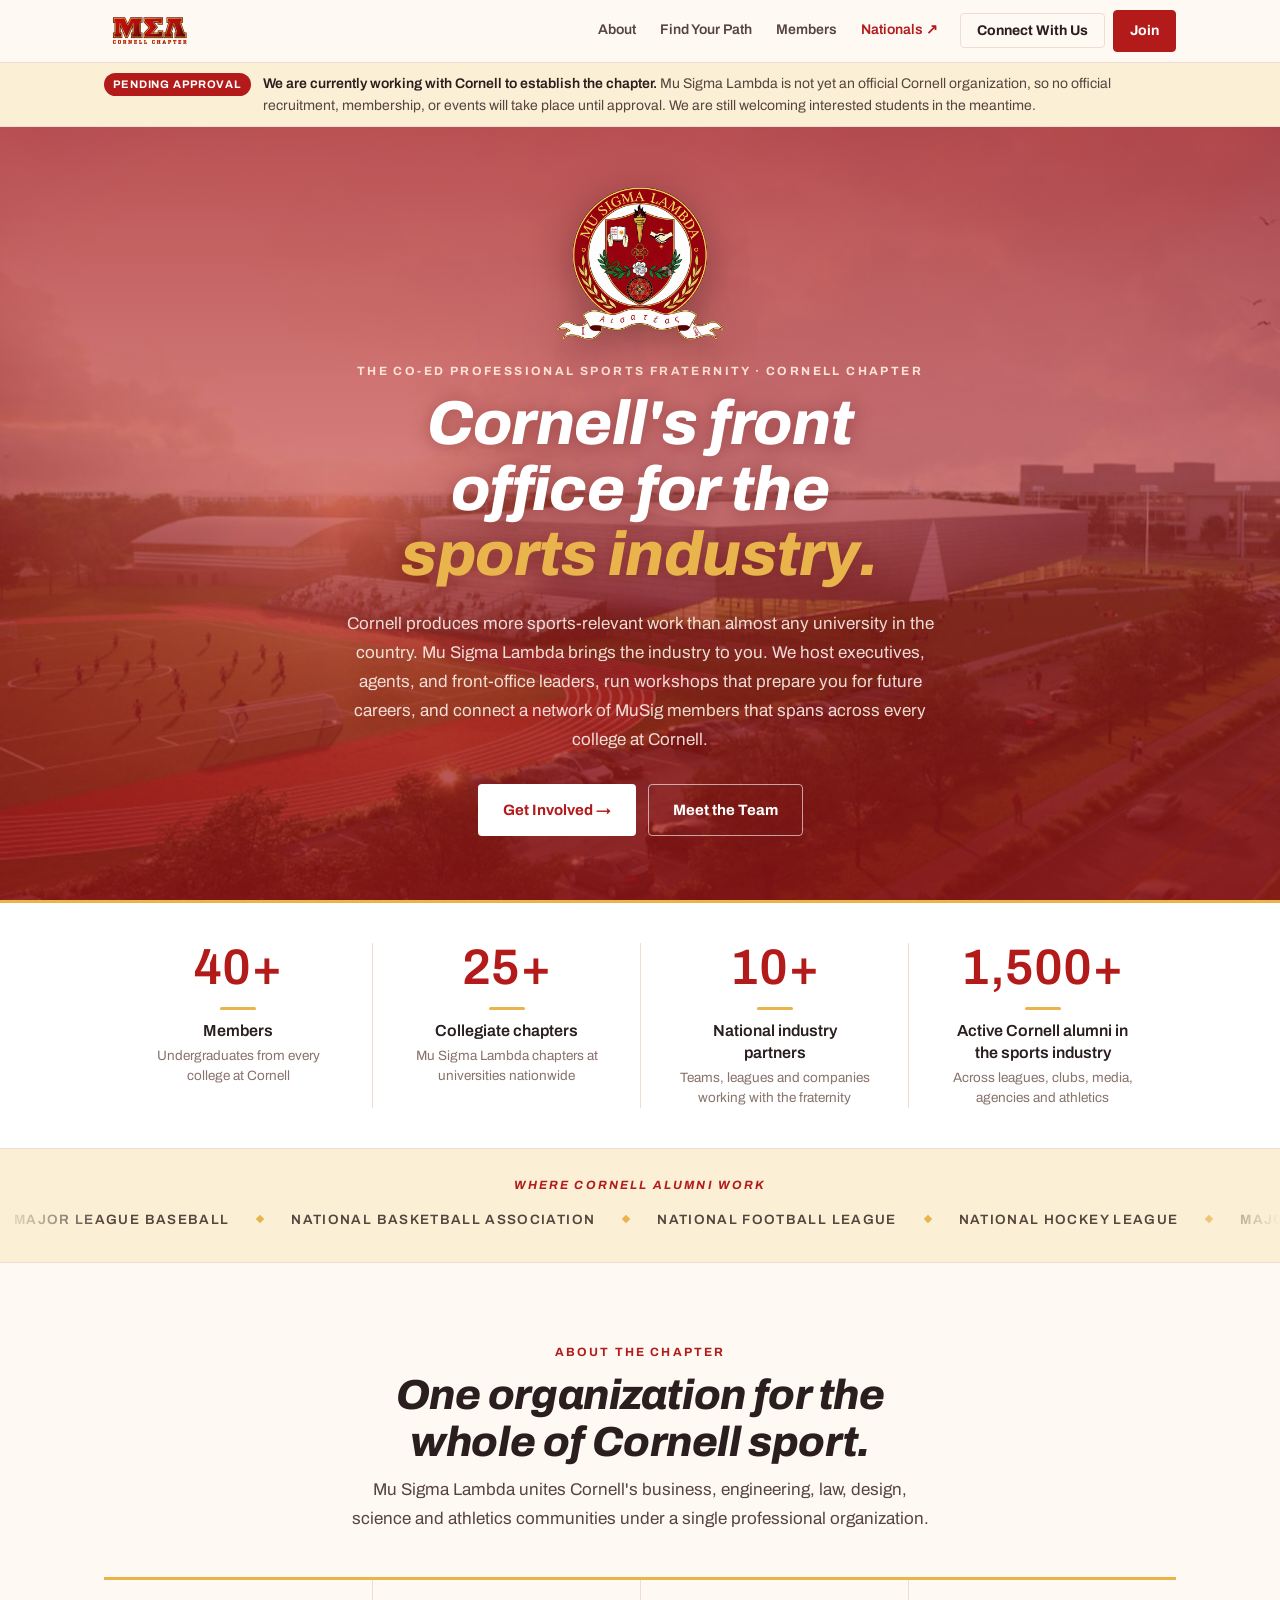
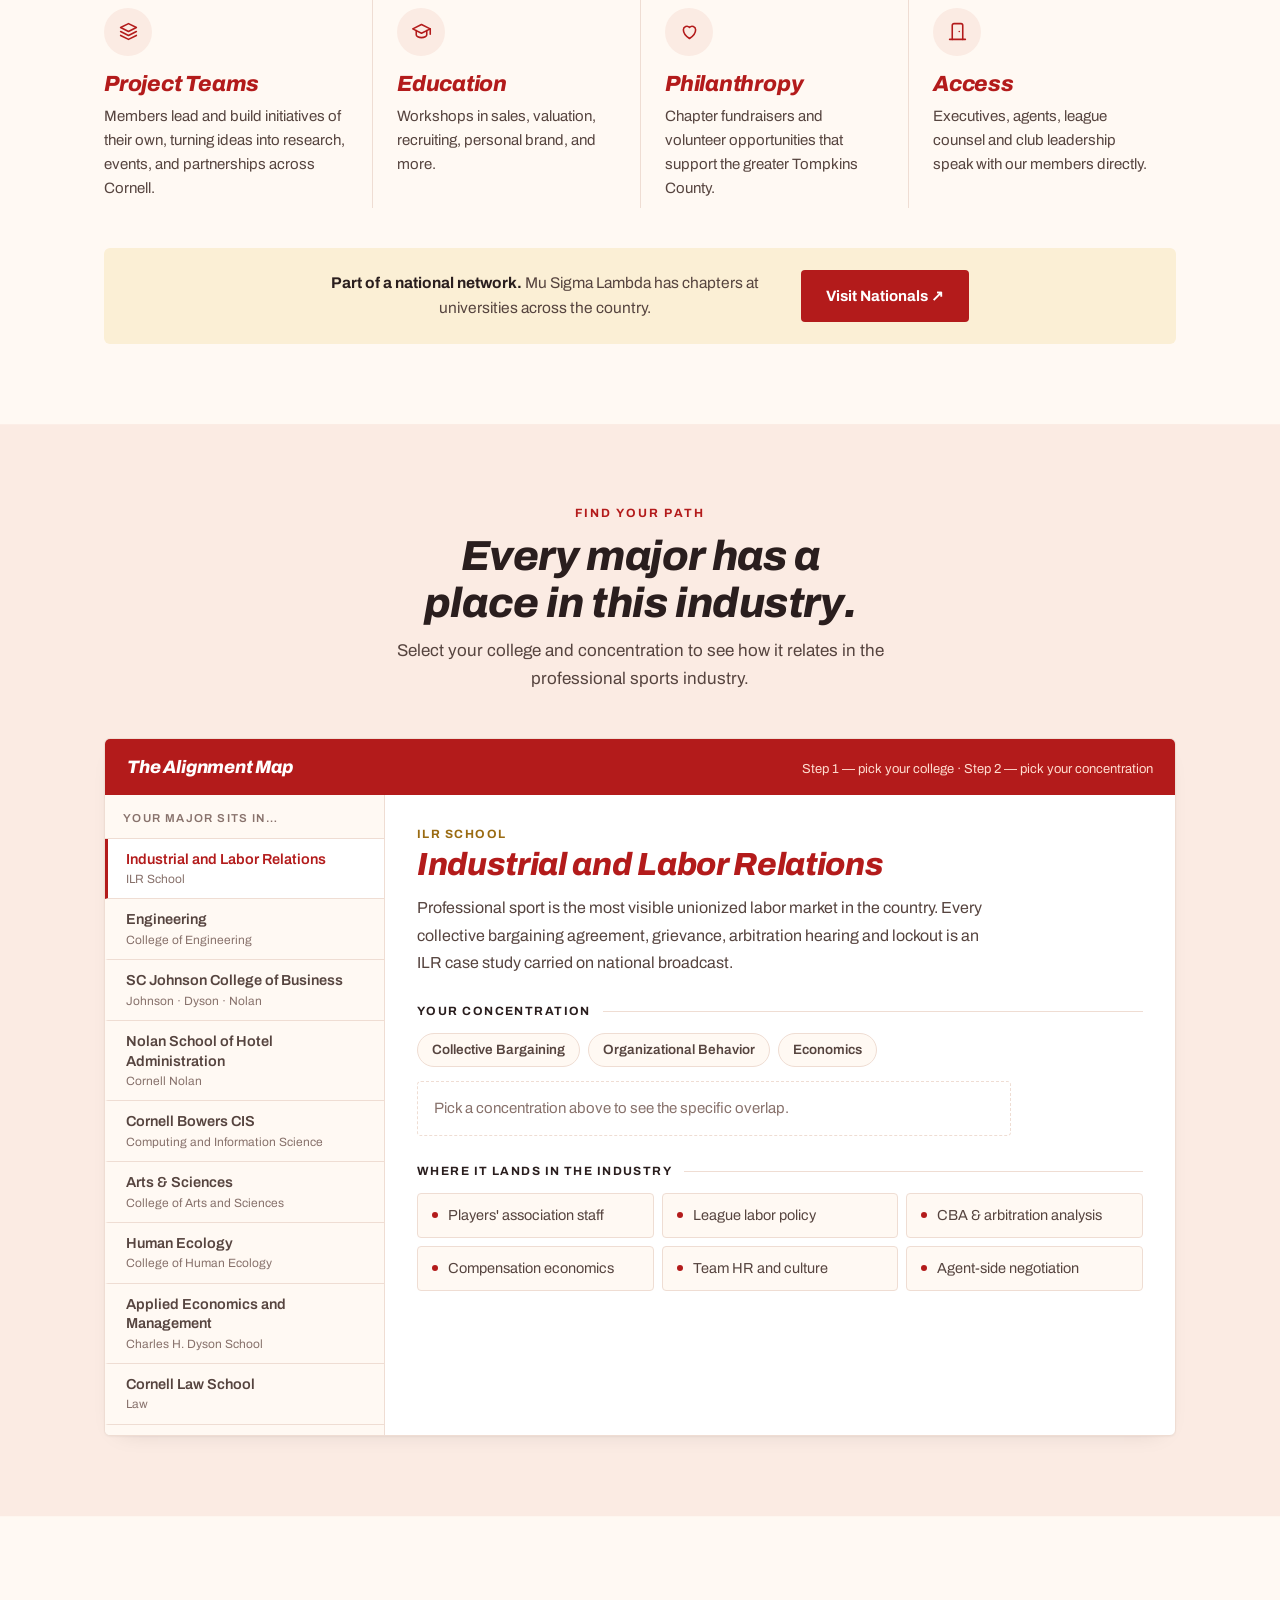
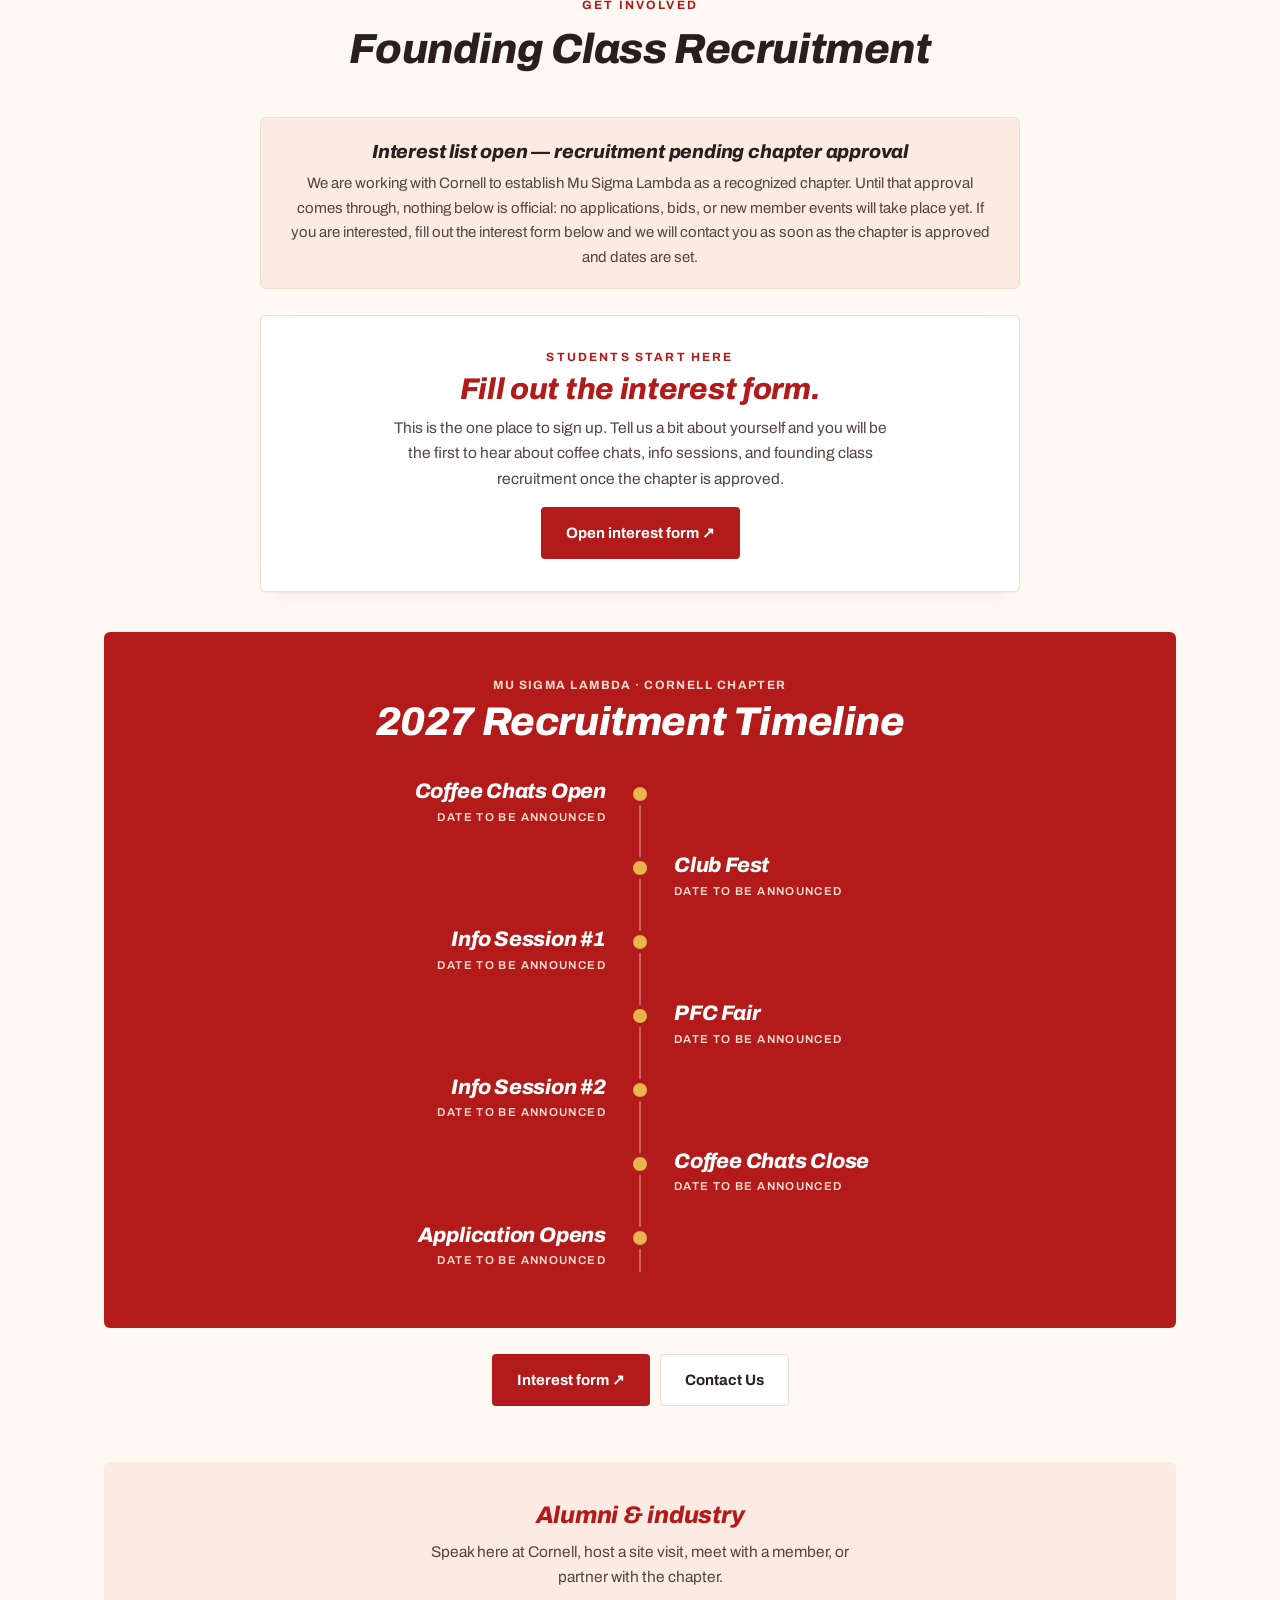
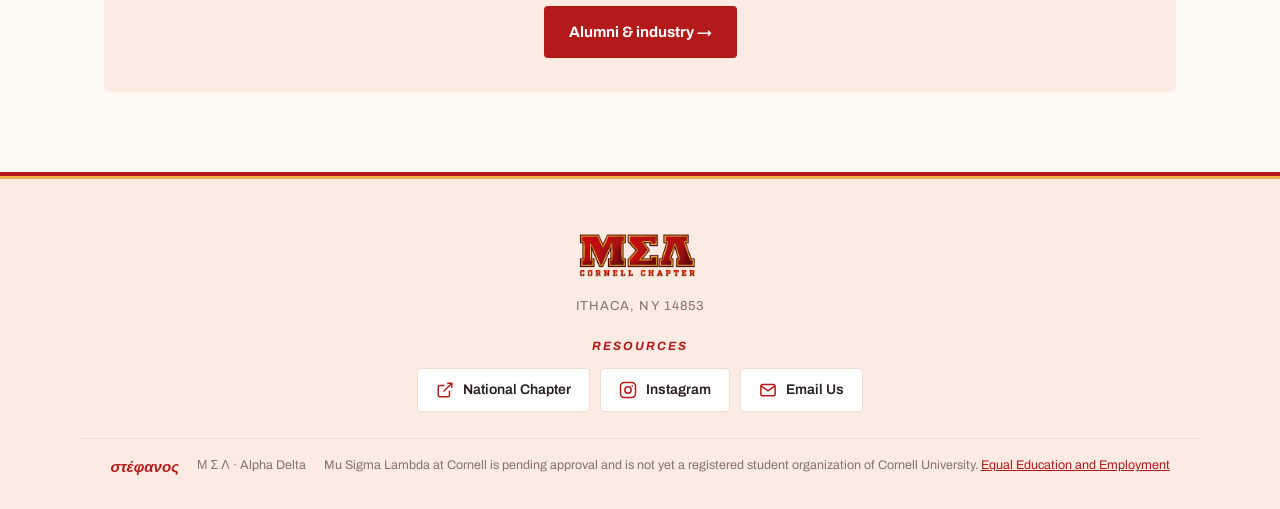
==== commit 8ebc73a1: "Add files via upload" ====
--- a/index.html
+++ b/index.html
@@ -1,776 +1,29 @@
-<!doctype html><html><head><meta charset=utf8><meta name=viewport content="width=device-width,initial-scale=1,viewport-fit=cover"><style>:root{color-scheme:light;box-sizing:border-box;padding-top:env(safe-area-inset-top,0px);padding-bottom:env(safe-area-inset-bottom,0px)}html{scroll-padding-top:env(safe-area-inset-top,0px)}body{margin:0;padding:0;font:14px -apple-system,BlinkMacSystemFont,sans-serif;background:#fff;color:#000}img{max-width:100%}[hidden]:not([hidden=until-found i]){display:none!important}</style></head><body>
+<!doctype html>
+<html lang="en" data-root="">
+<head>
+<meta charset="utf-8">
+<meta name="viewport" content="width=device-width,initial-scale=1">
 <title>Mu Sigma Lambda Cornell Chapter</title>
+<meta name="description" content="The co-ed professional sports fraternity at Cornell University.">
+<link rel="icon" href="assets/crest-sm.png">
 <link rel="preconnect" href="https://fonts.googleapis.com">
 <link rel="preconnect" href="https://fonts.gstatic.com" crossorigin>
-<link rel="stylesheet" href="https://fonts.googleapis.com/css2?family=Bodoni+Moda:ital,opsz,wght@0,6..96,400..900;1,6..96,400..900&family=Instrument+Serif:ital,wght@0,400;1,400&family=Archivo:wght@400;500;600;700&display=swap">
-
-
-<style>
-/* Photographic page headers */
-#view-brothers .bro-hero{--hdr-img:url("assets/campus.jpg");--hdr-pos:center 64%}
-#view-students .bro-hero{--hdr-img:url("assets/buildings.jpg");--hdr-pos:center 58%}
-#view-industry .bro-hero{--hdr-img:url("assets/boardroom.jpg");--hdr-pos:center 46%}
-
-#view-brothers .bro-hero,
-#view-students .bro-hero,
-#view-industry .bro-hero{
-  padding-block:52px 68px;
-  min-height:280px;
-  background-color:#3D0A0E;
-  background-position:var(--hdr-pos);
-  background-size:cover;
-  background-repeat:no-repeat;
-  background-image:
-    linear-gradient(90deg,rgba(38,6,9,.86) 0%,rgba(38,6,9,.60) 34%,rgba(38,6,9,.26) 66%,rgba(38,6,9,.06) 100%),
-    linear-gradient(180deg,rgba(38,6,9,.28) 0%,rgba(38,6,9,0) 42%,rgba(38,6,9,.40) 100%),
-    var(--hdr-img);
-}
-
-@media (max-width:760px){
-  #view-brothers .bro-hero,
-  #view-students .bro-hero,
-  #view-industry .bro-hero{
-    padding-block:36px 48px;
-    min-height:220px;
-    background-image:
-      linear-gradient(180deg,rgba(38,6,9,.66) 0%,rgba(38,6,9,.50) 45%,rgba(38,6,9,.80) 100%),
-      var(--hdr-img);
-  }
-}
-
-/* ============ TOKENS ============ */
-:root{
-  --ink:#1E1416;
-  --ink-2:#4A383A;
-  --muted:#7C6966;
-  --line:#E2D3CB;
-  --line-soft:#EEE3DB;
-  --ground:#F7F1EC;
-  --surface:#FFFCFA;
-  --surface-2:#F1E5DC;
-  --crimson:#9E1B1B;
-  --crimson-br:#B31B1B;
-  --gold:#8A671C;
-  --gold-lt:#D8B257;
-  --focus:#B31B1B;
-
-  /* Banded sections keep one committed look in both themes */
-  --band:#3D0A0E;
-  --band-2:#520F13;
-  --band-ink:#F6EBE4;
-  --band-muted:#C6A79E;
-  --band-line:#6E2226;
-  --band-gold:#E0BC6B;
-
-  --cat-team:#E0A526;
-  --cat-lab:#C7343A;
-  --cat-prog:#2FB169;
-  --cat-pt:#2FA7CE;
-  --cat-comm:#F07C7C;
-  --cat-club:#B9A69F;
-
-  --f-display:"Bodoni Moda","Didot","Times New Roman",serif;
-  --f-body:"Archivo","Helvetica Neue",Arial,sans-serif;
-
-  --wrap:1160px;
-  --r:3px;
-}
-
-@media (prefers-color-scheme: dark){
-  :root:not([data-theme="light"]){
-    --ink:#FBF2EE;
-    --ink-2:#E3CFC9;
-    --muted:#B9A09B;
-    --line:#6A3338;
-    --line-soft:#4E2429;
-    --ground:#2B1418;
-    --surface:#37191E;
-    --surface-2:#451F26;
-    --crimson:#F5827E;
-    --crimson-br:#FF9691;
-    --gold:#EDC677;
-    --gold-lt:#F7E0A8;
-    --focus:#FF9691;
-  }
-}
-:root[data-theme="dark"]{
-  --ink:#FBF2EE;
-  --ink-2:#E3CFC9;
-  --muted:#B9A09B;
-  --line:#6A3338;
-  --line-soft:#4E2429;
-  --ground:#2B1418;
-  --surface:#37191E;
-  --surface-2:#451F26;
-  --crimson:#F5827E;
-  --crimson-br:#FF9691;
-  --gold:#EDC677;
-  --gold-lt:#F7E0A8;
-  --focus:#FF9691;
-}
-
-/* ============ BASE ============ */
-*{box-sizing:border-box}
-body{
-  margin:0;
-  background:var(--ground);
-  color:var(--ink);
-  font-family:var(--f-body);
-  font-size:16px;
-  line-height:1.6;
-  -webkit-font-smoothing:antialiased;
-}
-h1,h2,h3,h4{font-family:var(--f-display);font-weight:600;margin:0;text-wrap:balance;line-height:1.1}
-p{margin:0}
-a{color:inherit}
-img{max-width:100%}
-::selection{background:var(--gold-lt);color:#1B1416}
-:focus-visible{outline:2px solid var(--focus);outline-offset:3px;border-radius:2px}
-@media (prefers-reduced-motion:reduce){*{animation:none!important;transition:none!important;scroll-behavior:auto!important}}
-html{scroll-behavior:smooth}
-
-.wrap{max-width:var(--wrap);margin:0 auto;padding-inline:24px}
-
-.eyebrow{
-  font-size:11px;font-weight:800;letter-spacing:.16em;text-transform:uppercase;
-  color:var(--gold);margin:0;
-}
-.rule-gold{width:44px;height:2px;background:var(--gold);border:0;margin:0}
-
-/* ============ NAV ============ */
-.nav{
-  position:sticky;top:0;z-index:50;
-  background:color-mix(in srgb,var(--ground) 88%,transparent);
-  backdrop-filter:blur(10px);
-  border-bottom:1px solid var(--line);
-}
-.nav-in{
-  max-width:var(--wrap);margin:0 auto;padding:10px 24px;
-  display:flex;align-items:center;gap:20px;
-}
-.nav-brand{display:flex;align-items:center;text-decoration:none;margin-right:auto;min-width:0}
-.nav-wordmark{height:46px;width:auto;aspect-ratio:760/368;display:block;flex:none}
-@media(max-width:560px){.nav-wordmark{height:34px}}
-.nav-links{display:flex;gap:26px;align-items:center}
-.nav-links a{
-  text-decoration:none;font-size:12.5px;font-weight:600;letter-spacing:.07em;
-  text-transform:uppercase;color:var(--ink-2);padding-block:4px;
-  border-bottom:1.5px solid transparent;transition:border-color .18s,color .18s;
-}
-.nav-links a:hover{color:var(--crimson);border-bottom-color:var(--gold)}
-.nav-cta{
-  font-family:var(--f-body);border:0;cursor:pointer;
-  text-decoration:none;font-size:12.5px;font-weight:700;letter-spacing:.07em;text-transform:uppercase;
-  background:var(--crimson);color:#fff;padding:9px 16px;border-radius:var(--r);
-  transition:background .18s;
-}
-.nav-cta:hover{background:var(--crimson-br)}
-.nav-actions{display:flex;align-items:center;gap:9px}
-.nav-alt{
-  font-family:var(--f-body);cursor:pointer;background:transparent;
-  font-size:12.5px;font-weight:700;letter-spacing:.07em;text-transform:uppercase;
-  color:var(--ink-2);border:1px solid var(--line);padding:8px 15px;border-radius:var(--r);
-  transition:border-color .18s,color .18s,background .18s;white-space:nowrap;
-}
-.nav-alt:hover{border-color:var(--gold);color:var(--crimson);background:var(--surface-2)}
-@media(max-width:560px){.nav-alt{display:none}}
-@media(max-width:860px){.nav-links{display:none}}
-
-/* ============ HERO ============ */
-.hero{
-  position:relative;overflow:hidden;
-  background:#3D0A0E url("assets/hero.jpg") center 58%/cover no-repeat;
-  color:var(--band-ink);
-  border-bottom:3px solid var(--band-gold);
-}
-/* crimson wash over the photograph */
-.hero::before{
-  content:"";position:absolute;inset:0;pointer-events:none;
-  background:rgba(132,26,28,.40);mix-blend-mode:multiply;
-}
-/* top and bottom darkening so the type holds against the sky */
-.hero::after{
-  content:"";position:absolute;inset:0;pointer-events:none;
-  background:linear-gradient(180deg,
-    rgba(28,5,8,.72) 0%,
-    rgba(34,6,9,.20) 44%,
-    rgba(26,4,7,.82) 100%);
-}
-.hero-in{
-  max-width:var(--wrap);margin:0 auto;padding:64px 24px 48px;
-  position:relative;z-index:1;
-  display:flex;flex-direction:column;justify-content:space-between;gap:72px;
-  min-height:620px;
-}
-.hero-bottom{display:flex;flex-direction:column;max-width:800px}
-.hero-bottom-row{display:flex;align-items:flex-start;gap:28px}
-.hero-crest{
-  width:clamp(108px,11.5vw,138px);height:auto;flex:none;display:block;
-  filter:drop-shadow(0 10px 26px rgba(0,0,0,.55));
-}
-.hero-bottom-text{min-width:0}
-.hero h1{
-  font-size:clamp(36px,5.6vw,66px);font-weight:600;letter-spacing:-.015em;color:#FFF8EE;
-  margin:14px 0 0;line-height:1.02;max-width:15ch;
-  text-shadow:0 2px 26px rgba(24,4,6,.55);
-}
-.hero h1 em{
-  font-family:Didot,"Didot LT STD","Bodoni Moda","Times New Roman",serif;
-  font-style:italic;font-weight:400;font-size:1.06em;letter-spacing:0;
-  color:var(--band-gold);
-}
-.hero-eyebrow{color:var(--band-gold);font-size:11px;font-weight:700;letter-spacing:.24em;text-transform:uppercase}
-.hero-lede{
-  max-width:56ch;font-size:15.5px;line-height:1.65;color:#F0DFD6;
-  text-shadow:0 1px 14px rgba(20,3,5,.5);
-}
-.hero-actions{display:flex;flex-wrap:wrap;gap:12px;margin-top:26px}
-.btn{
-  display:inline-block;text-decoration:none;font-family:var(--f-body);
-  border:0;background:transparent;cursor:pointer;font-size:13px;font-weight:700;
-  letter-spacing:.08em;text-transform:uppercase;padding:13px 22px;border-radius:var(--r);
-  transition:transform .15s,background .18s,color .18s;
-}
-.btn:hover{transform:translateY(-1px)}
-.btn-gold{background:var(--band-gold);color:#3A1005}
-.btn-gold:hover{background:#EFD08C}
-.btn-ghost{border:1px solid rgba(246,235,228,.45);color:#FFF3EA;backdrop-filter:blur(2px)}
-.btn-ghost:hover{background:rgba(224,188,107,.12);border-color:var(--band-gold)}
-@media(max-width:820px){
-  .hero-in{gap:44px;padding-block:44px 38px;min-height:540px}
-  .hero-bottom-row{flex-direction:column;align-items:flex-start;gap:16px}
-  .hero-crest{width:104px}
-}
-
-/* ============ STAT STRIP ============ */
-.stats{border-bottom:1px solid var(--line);background:var(--surface)}
-.stats-in{
-  max-width:var(--wrap);margin:0 auto;padding-inline:24px;
-  display:grid;grid-template-columns:repeat(4,1fr);
-}
-.stat{padding:22px 22px 22px 0;border-left:1px solid var(--line);padding-left:22px}
-.stat:first-child{border-left:0;padding-left:0}
-.stat dt{
-  font-size:10.5px;font-weight:700;letter-spacing:.14em;text-transform:uppercase;
-  color:var(--muted);margin:0 0 5px;
-}
-.stat dd{
-  margin:0;font-family:var(--f-display);font-size:30px;font-weight:600;color:var(--crimson);
-  font-variant-numeric:tabular-nums;line-height:1;
-}
-.stat dd small{font-size:13px;font-family:var(--f-body);color:var(--ink-2);font-weight:500;display:block;margin-top:6px;letter-spacing:0}
-@media(max-width:760px){
-  .stats-in{grid-template-columns:1fr 1fr}
-  .stat{border-left:0;padding-left:0;border-top:1px solid var(--line-soft);padding-block:18px}
-  .stat:nth-child(2){padding-left:22px;border-left:1px solid var(--line-soft)}
-  .stat:nth-child(4){padding-left:22px;border-left:1px solid var(--line-soft)}
-  .stat:nth-child(-n+2){border-top:0}
-}
-
-/* ============ SECTIONS ============ */
-section{scroll-margin-top:72px}
-.sec{padding-block:76px}
-.sec-head{display:flex;flex-direction:column;gap:12px;max-width:72ch;margin-bottom:38px}
-.sec-head h2{font-size:clamp(28px,3.6vw,42px);letter-spacing:-.015em}
-.sec-head p{color:var(--ink-2);font-size:16.5px;line-height:1.66;max-width:64ch}
-
-/* mandate pillars — hairline columns, not cards */
-.pillars{display:grid;grid-template-columns:repeat(4,1fr);gap:0;border-top:1px solid var(--line)}
-.pillar{padding:26px 24px 8px 0;border-right:1px solid var(--line-soft)}
-.pillar:last-child{border-right:0}
-.pillar:not(:first-child){padding-left:24px}
-.pillar .bar{width:26px;height:3px;background:var(--gold);margin-bottom:14px}
-.pillar h3{font-size:19px;margin-bottom:8px}
-.pillar p{color:var(--muted);font-size:14.5px;line-height:1.6}
-@media(max-width:860px){
-  .pillars{grid-template-columns:1fr 1fr}
-  .pillar:nth-child(2n){border-right:0}
-  .pillar:nth-child(-n+2){border-bottom:1px solid var(--line-soft)}
-}
-@media(max-width:520px){
-  .pillars{grid-template-columns:1fr}
-  .pillar{border-right:0;border-bottom:1px solid var(--line-soft);padding-left:0!important}
-}
-
-/* ============ PROGRAMMING ============ */
-.offers{margin-top:64px;padding-top:44px;border-top:1px solid var(--line)}
-.offers-h{font-size:clamp(23px,2.8vw,31px);letter-spacing:-.015em;margin-bottom:8px}
-.offers-sub{color:var(--muted);font-size:15.5px;line-height:1.6;max-width:60ch;margin-bottom:8px}
-.prog-list{border-top:0}
-.prog-item{
-  display:grid;grid-template-columns:132px 1fr;gap:28px;
-  padding-block:24px;border-bottom:1px solid var(--line-soft);align-items:start;
-}
-.prog-tag{
-  font-size:10.5px;font-weight:700;letter-spacing:.14em;text-transform:uppercase;
-  color:var(--crimson);padding-top:5px;
-}
-.prog-item h3{font-size:21px;margin-bottom:7px}
-.prog-item p{color:var(--ink-2);font-size:15px;line-height:1.65;max-width:62ch}
-@media(max-width:560px){
-  .prog-item{grid-template-columns:1fr;gap:8px}
-  .prog-tag{padding-top:0}
-}
-
-/* ============ PATHFINDER ============ */
-.pf{
-  border:1px solid var(--line);border-radius:var(--r);overflow:hidden;
-  background:var(--surface);box-shadow:0 1px 0 var(--line-soft),0 24px 48px -36px rgba(80,20,20,.4);
-}
-.pf-bar{
-  background:var(--crimson);color:#fff;padding:14px 22px;
-  display:flex;flex-wrap:wrap;gap:6px 18px;align-items:baseline;
-}
-.pf-bar strong{font-family:var(--f-display);font-size:17px;font-weight:600;letter-spacing:.01em}
-.pf-bar span{font-size:11px;font-weight:600;letter-spacing:.13em;text-transform:uppercase;color:#F2C9C9}
-.pf-body{display:grid;grid-template-columns:288px 1fr}
-.pf-rail{
-  border-right:1px solid var(--line);background:var(--surface-2);
-  max-height:640px;overflow-y:auto;
-}
-.pf-railhead{
-  padding:14px 18px 10px;font-size:10.5px;font-weight:700;letter-spacing:.14em;
-  text-transform:uppercase;color:var(--muted);
-  position:sticky;top:0;background:var(--surface-2);border-bottom:1px solid var(--line);z-index:1;
-}
-.pf-opt{
-  display:block;width:100%;text-align:left;background:none;border:0;cursor:pointer;
-  font-family:var(--f-body);font-size:14.5px;font-weight:500;color:var(--ink-2);
-  padding:11px 18px 11px 18px;border-bottom:1px solid var(--line-soft);
-  border-left:3px solid transparent;transition:background .15s,color .15s,border-color .15s;
-  line-height:1.35;
-}
-.pf-opt small{display:block;font-size:11px;color:var(--muted);margin-top:3px;letter-spacing:.04em}
-.pf-opt:hover{background:var(--surface);color:var(--crimson)}
-.pf-opt[aria-selected="true"]{
-  background:var(--surface);color:var(--crimson);font-weight:700;border-left-color:var(--gold);
-}
-.pf-opt[aria-selected="true"] small{color:var(--ink-2)}
-
-.pf-panel{padding:30px 32px 34px;min-width:0}
-.pf-panel h3{font-size:clamp(24px,3vw,33px);letter-spacing:-.015em;margin-bottom:4px}
-.pf-school{font-size:11px;font-weight:700;letter-spacing:.14em;text-transform:uppercase;color:var(--gold)}
-.pf-blurb{margin-top:14px;color:var(--ink-2);font-size:16px;line-height:1.7;max-width:64ch}
-
-.pf-sub{
-  margin-top:28px;font-size:10.5px;font-weight:700;letter-spacing:.14em;
-  text-transform:uppercase;color:var(--muted);
-  display:flex;align-items:center;gap:12px;
-}
-.pf-sub::after{content:"";flex:1;height:1px;background:var(--line)}
-
-.pf-chips{display:flex;flex-wrap:wrap;gap:8px;margin-top:14px}
-.chip{
-  font-family:var(--f-body);font-size:13px;font-weight:600;cursor:pointer;
-  background:var(--surface-2);color:var(--ink-2);border:1px solid var(--line);
-  padding:7px 13px;border-radius:999px;transition:all .15s;line-height:1.2;
-}
-.chip:hover{border-color:var(--gold);color:var(--crimson)}
-.chip[aria-pressed="true"]{background:var(--crimson);border-color:var(--crimson);color:#fff}
-.pf-conline{
-  margin-top:14px;padding:14px 16px;border-left:3px solid var(--gold);
-  background:var(--surface-2);font-size:15px;line-height:1.62;color:var(--ink);
-  max-width:66ch;
-}
-.pf-conline b{font-family:var(--f-display);font-weight:600;color:var(--crimson);display:block;font-size:16px;margin-bottom:4px}
-.pf-conline.empty{border-left-color:var(--line);color:var(--muted);font-style:italic}
-
-.pf-paths{
-  margin-top:14px;display:grid;grid-template-columns:repeat(auto-fill,minmax(210px,1fr));
-  gap:0;border-top:1px solid var(--line-soft);
-}
-.pf-paths li{
-  list-style:none;padding:11px 14px 11px 0;border-bottom:1px solid var(--line-soft);
-  font-size:14.5px;color:var(--ink-2);display:flex;gap:10px;align-items:baseline;
-}
-.pf-paths li::before{
-  content:"";width:5px;height:5px;background:var(--crimson);flex:none;
-  transform:translateY(-2px);border-radius:1px;
-}
-.pf-links{display:flex;flex-wrap:wrap;gap:7px;margin-top:14px}
-.pf-links span{
-  font-size:12.5px;font-weight:600;color:var(--ink-2);
-  border:1px dashed var(--line);border-radius:var(--r);padding:5px 10px;
-}
-.pf-links span i{font-style:normal;color:var(--gold);margin-right:6px}
-@media(max-width:880px){
-  .pf-body{grid-template-columns:1fr}
-  .pf-rail{border-right:0;border-bottom:1px solid var(--line);max-height:250px}
-  .pf-panel{padding:24px 20px 28px}
-}
-
-/* ============ JOIN ============ */
-.join-grid{display:grid;grid-template-columns:1fr 1fr;gap:0;border-top:1px solid var(--line)}
-.join-col{padding:30px 34px 30px 0}
-.join-col+.join-col{border-left:1px solid var(--line);padding-left:34px}
-.join-col h3{font-size:23px;margin-bottom:10px}
-.join-col p{color:var(--ink-2);font-size:15px;line-height:1.68;max-width:46ch}
-.join-steps{margin:18px 0 0;padding:0;counter-reset:s}
-.join-steps li{
-  list-style:none;counter-increment:s;position:relative;
-  padding:11px 0 11px 42px;border-top:1px solid var(--line-soft);
-  font-size:14.5px;line-height:1.6;color:var(--ink-2);
-}
-.join-steps li::before{
-  content:counter(s,decimal-leading-zero);
-  position:absolute;left:0;top:12px;
-  font-family:var(--f-display);font-size:14px;font-weight:600;color:var(--gold);
-  font-variant-numeric:tabular-nums;
-}
-.join-steps li b{color:var(--ink);font-weight:600}
-.join-actions{display:flex;flex-wrap:wrap;gap:10px;margin-top:22px}
-.btn-solid{background:var(--crimson);color:#fff}
-.btn-solid:hover{background:var(--crimson-br)}
-.btn-line{border:1px solid var(--line);color:var(--ink)}
-.btn-line:hover{border-color:var(--gold);color:var(--crimson)}
-@media(max-width:800px){
-  .join-grid{grid-template-columns:1fr}
-  .join-col{padding-right:0}
-  .join-col+.join-col{border-left:0;padding-left:0;border-top:1px solid var(--line)}
-}
-
-/* ============ FOOTER ============ */
-footer{background:#3A0C10;color:#E8D5CD;border-top:3px solid var(--band-gold)}
-.foot-in{
-  max-width:var(--wrap);margin:0 auto;padding:44px 24px 20px;
-  display:grid;grid-template-columns:minmax(0,auto) minmax(0,1fr);gap:40px;align-items:start;
-}
-.foot-wordmark{height:60px;width:auto;aspect-ratio:760/368;display:block;margin-bottom:12px}
-.foot-addr{font-size:13px;line-height:1.6;color:#CDACA3;margin-top:7px;letter-spacing:.04em}
-.foot-col h4{
-  font-family:var(--f-body);font-size:10.5px;font-weight:700;letter-spacing:.15em;
-  text-transform:uppercase;color:var(--band-gold);margin-bottom:14px;
-}
-footer .foot-col{text-align:center}
-.foot-col a,.foot-col span{
-  display:block;font-size:13.5px;color:#DBC0B7;text-decoration:none;padding-block:5px;
-}
-.foot-col a:hover{color:#FFF8EE}
-.foot-bot{
-  max-width:var(--wrap);margin:0 auto;padding:16px 24px 34px;
-  border-top:1px solid #5C1D22;display:flex;flex-wrap:wrap;gap:8px 22px;
-  font-size:11.5px;letter-spacing:.06em;color:#B08C84;
-}
-.foot-bot .gk{font-family:var(--f-display);font-style:italic;color:var(--band-gold);font-size:14px}
-@media(max-width:860px){.foot-in{grid-template-columns:1fr 1fr}}
-@media(max-width:480px){.foot-in{grid-template-columns:1fr}}
-
-/* ============ BROTHERS ============ */
-.roster-empty{
-  margin-top:24px;display:flex;gap:24px;align-items:flex-start;
-  border:1px solid var(--line);border-left:3px solid var(--crimson);border-radius:var(--r);
-  background:var(--surface);padding:28px 30px;
-}
-.roster-empty>img{width:72px;height:72px;flex:none;opacity:.42}
-.roster-empty-text{min-width:0}
-.roster-empty b{
-  display:block;font-family:var(--f-display);font-size:21px;font-weight:600;
-  color:var(--ink);margin-bottom:8px;
-}
-.roster-empty p{color:var(--ink-2);font-size:15px;line-height:1.65;max-width:56ch}
-.roster-empty .btn{margin-top:20px}
-@media(max-width:620px){
-  .roster-empty{flex-direction:column;gap:16px;padding:24px 20px}
-  .roster-empty>img{width:56px;height:56px}
-}
-
-/* ============ SOCIAL STRIP ============ */
-.foot-links{display:flex;flex-wrap:wrap;align-items:stretch;justify-content:center;gap:12px}
-.foot-links .foot-btn{
-  display:flex;flex-direction:column;align-items:center;justify-content:center;gap:9px;
-  text-decoration:none;text-align:center;
-  font-size:12px;font-weight:700;letter-spacing:.08em;text-transform:uppercase;
-  border:1px solid var(--band-line);color:#F3E2D9;
-  flex:0 0 186px;padding:18px 14px;border-radius:var(--r);
-  transition:background .18s,border-color .18s,color .18s;
-}
-.foot-links .foot-btn:hover{background:rgba(224,188,107,.16);border-color:var(--band-gold);color:#FFF8EE}
-.foot-links .foot-btn svg{width:21px;height:21px;flex:none}
-
-/* ============ MODAL ============ */
-.modal[hidden]{display:none!important}
-.modal{position:fixed;inset:0;z-index:200;display:flex;align-items:center;justify-content:center;padding:20px}
-.modal-back{position:absolute;inset:0;background:rgba(30,6,8,.62);backdrop-filter:blur(3px)}
-.modal-card{
-  position:relative;background:var(--surface);border:1px solid var(--line);
-  border-top:4px solid var(--crimson);border-radius:6px;
-  padding:30px 32px 32px;max-width:560px;width:100%;
-  box-shadow:0 30px 70px -24px rgba(40,6,10,.6);
-  animation:modalIn .18s ease-out;
-}
-@keyframes modalIn{from{opacity:0;transform:translateY(8px)}to{opacity:1;transform:none}}
-@media (prefers-reduced-motion:reduce){.modal-card{animation:none}}
-.modal-card h2{font-size:30px;letter-spacing:-.015em;margin:8px 0 6px}
-.modal-card>p.sub{color:var(--muted);font-size:14.5px;line-height:1.6;max-width:44ch}
-.modal-x{
-  position:absolute;top:12px;right:14px;background:none;border:0;cursor:pointer;
-  font-size:24px;line-height:1;color:var(--muted);padding:4px 8px;border-radius:var(--r);
-}
-.modal-x:hover{color:var(--crimson);background:var(--surface-2)}
-.modal-opts{display:grid;gap:12px;margin-top:22px}
-.modal-opt{
-  display:block;width:100%;box-sizing:border-box;text-align:left;
-  font-family:var(--f-body);cursor:pointer;
-  text-decoration:none;border:1px solid var(--line);border-left:3px solid var(--gold);
-  border-radius:var(--r);padding:16px 18px;background:var(--surface-2);
-  transition:border-color .15s,background .15s,transform .15s;
-}
-.modal-opt:hover{border-color:var(--crimson);border-left-color:var(--crimson);transform:translateX(2px)}
-.modal-opt b{
-  display:block;font-family:var(--f-display);font-size:21px;font-weight:600;
-  color:var(--crimson);margin-bottom:3px;
-}
-.modal-opt span{display:block;font-size:14px;color:var(--ink-2);line-height:1.55}
-@media(max-width:520px){.modal-card{padding:26px 20px 26px}.modal-card h2{font-size:25px}}
-
-/* ============ BROTHERS VIEW ============ */
-[hidden]{display:none!important}
-.nav-link-btn{
-  background:none;border:0;cursor:pointer;font-family:var(--f-body);
-  font-size:12.5px;font-weight:600;letter-spacing:.07em;text-transform:uppercase;
-  color:var(--ink-2);padding:4px 0;border-bottom:1.5px solid transparent;
-  transition:border-color .18s,color .18s;
-}
-.nav-link-btn:hover{color:var(--crimson);border-bottom-color:var(--gold)}
-.bro-hero{
-  background:linear-gradient(165deg,var(--band-2) 0%,var(--band) 70%,#400D11 100%);
-  color:var(--band-ink);border-bottom:3px solid var(--band-gold);
-  padding-block:34px 52px;
-}
-.bro-back{
-  background:none;border:0;cursor:pointer;font-family:var(--f-body);
-  font-size:12px;font-weight:700;letter-spacing:.1em;text-transform:uppercase;
-  color:var(--band-gold);padding:6px 0;margin-bottom:22px;
-}
-.bro-back:hover{color:#FFF3E0}
-.bro-title{
-  font-size:clamp(31px,4.6vw,52px);letter-spacing:-.015em;color:#FFF8EE;margin:10px 0 0;
-}
-.bro-intro{margin-top:16px;max-width:62ch;font-size:16px;line-height:1.66;color:#EBD9CF}
-
-.bro-block+.bro-block{margin-top:62px;padding-top:46px;border-top:1px solid var(--line)}
-.bro-h2{font-size:clamp(25px,3.2vw,34px);letter-spacing:-.015em;margin-bottom:8px}
-.bro-sub-intro{color:var(--muted);font-size:15.5px;line-height:1.62;max-width:62ch}
-.bro-group{
-  margin:32px 0 14px;font-size:14px;font-weight:700;letter-spacing:.14em;
-  text-transform:uppercase;color:var(--crimson);
-  display:flex;align-items:center;gap:12px;
-}
-.bro-group::after{content:"";flex:1;height:1px;background:var(--line)}
-.role-grid{display:grid;gap:14px}
-.role-grid.eboard{grid-template-columns:repeat(3,minmax(0,1fr))}
-.role-grid.gboard{grid-template-columns:repeat(3,minmax(0,1fr))}
-.role-card{
-  display:flex;flex-direction:column;
-  border:1px solid var(--line);border-radius:var(--r);overflow:hidden;
-  background:var(--surface);
-}
-.role-photo{
-  width:100%;aspect-ratio:4/3;background:var(--surface-2);
-  border-bottom:1px solid var(--line);overflow:hidden;
-}
-.role-photo img{width:100%;height:100%;object-fit:cover;display:block}
-.role-text{min-width:0;padding:16px 18px 18px}
-.role-title{font-family:var(--f-display);font-size:20px;font-weight:600;color:var(--ink);line-height:1.2}
-.role-name{
-  font-size:10.5px;font-weight:700;letter-spacing:.14em;text-transform:uppercase;
-  color:var(--gold);margin-top:5px;
-}
-@media(max-width:820px){
-  .role-grid.gboard{grid-template-columns:repeat(2,minmax(0,1fr))}
-}
-@media(max-width:820px){
-  .role-grid.eboard{grid-template-columns:repeat(2,minmax(0,1fr))}
-}
-@media(max-width:560px){
-  .role-grid.eboard,.role-grid.gboard{grid-template-columns:1fr}
-}
-.bro-more{margin-top:16px;font-size:14px;color:var(--muted);font-style:italic}
-
-/* ============ RECRUITMENT TIMELINE ============ */
-.tl{
-  background:linear-gradient(168deg,var(--band-2) 0%,var(--band) 62%,#400D11 100%);
-  border:1px solid var(--band-line);border-radius:6px;
-  padding:42px 30px 34px;color:var(--band-ink);
-}
-.tl-kicker{
-  font-family:var(--f-display);font-style:italic;font-size:15px;
-  color:var(--band-gold);text-align:center;
-}
-.tl-head{
-  font-size:clamp(26px,3.4vw,38px);letter-spacing:-.015em;
-  color:#FFF8EE;text-align:center;margin-top:6px;
-}
-.tl-list{position:relative;list-style:none;margin:36px 0 0;padding:0}
-.tl-list::before{
-  content:"";position:absolute;left:50%;top:8px;bottom:26px;width:2px;
-  background:rgba(246,235,228,.30);transform:translateX(-50%);
-}
-.tl-item{
-  position:relative;width:50%;padding:0 34px 30px 0;text-align:right;
-}
-.tl-item:nth-child(even){margin-left:50%;padding:0 0 30px 34px;text-align:left}
-.tl-item::after{
-  content:"";position:absolute;top:8px;right:-6px;width:12px;height:12px;
-  border-radius:50%;background:var(--band-gold);
-  box-shadow:0 0 0 3px rgba(61,10,14,.9);
-}
-.tl-item:nth-child(even)::after{right:auto;left:-6px}
-.tl-item h4{
-  font-family:var(--f-display);font-size:21px;font-weight:600;
-  color:var(--band-gold);line-height:1.15;
-}
-.tl-date{
-  font-size:12px;font-weight:700;letter-spacing:.11em;text-transform:uppercase;
-  color:#F3E2D9;margin-top:6px;
-}
-.tl-note{font-size:13px;line-height:1.5;color:var(--band-muted);margin-top:5px}
-@media(max-width:640px){
-  .tl{padding:32px 20px 24px}
-  .tl-list::before{left:6px;transform:none}
-  .tl-item,.tl-item:nth-child(even){
-    width:100%;margin-left:0;padding:0 0 26px 30px;text-align:left;
-  }
-  .tl-item::after,.tl-item:nth-child(even)::after{left:0;right:auto}
-}
-
-/* ============ ALUMNI STRIP ============ */
-.alum-strip{
-  margin-top:44px;padding-top:30px;border-top:1px solid var(--line);
-  display:flex;flex-wrap:wrap;align-items:center;justify-content:space-between;gap:20px;
-}
-.alum-text b{
-  display:block;font-family:var(--f-display);font-size:22px;font-weight:600;
-  color:var(--ink);margin-bottom:5px;
-}
-.alum-text p{color:var(--ink-2);font-size:15px;line-height:1.6;max-width:52ch}
-#join-students .join-actions{margin-top:26px}
-
-/* ============ WHERE TO FIND US ============ */
-.find-list{display:grid;grid-template-columns:repeat(auto-fit,minmax(248px,1fr));gap:16px}
-.find-item{
-  border:1px solid var(--line);border-left:3px solid var(--gold);border-radius:var(--r);
-  background:var(--surface);padding:20px 22px;
-}
-.find-name{font-family:var(--f-display);font-size:21px;font-weight:600;color:var(--ink)}
-.find-desc{margin-top:5px;font-size:14px;line-height:1.55;color:var(--ink-2)}
-.find-meta{margin-top:14px;display:flex;flex-direction:column;gap:4px}
-.find-meta span{
-  font-size:10.5px;font-weight:700;letter-spacing:.13em;text-transform:uppercase;color:var(--muted);
-}
-.find-note{margin-top:26px;font-size:15px;color:var(--muted)}
-.find-note a{color:var(--crimson);font-weight:600}
-
-/* ============ CONTACT CARD ============ */
-.contact-card{
-  margin-top:34px;display:flex;gap:22px;align-items:flex-start;
-  border:1px solid var(--line);border-left:3px solid var(--crimson);border-radius:var(--r);
-  background:var(--surface);padding:28px 30px;
-}
-.contact-icon{width:34px;height:34px;flex:none;color:var(--crimson)}
-.contact-icon svg{width:100%;height:100%}
-.contact-body{min-width:0}
-.contact-body h3{font-size:22px;margin-bottom:9px}
-.contact-body p{color:var(--ink-2);font-size:15px;line-height:1.66;max-width:60ch}
-.contact-body .btn{margin-top:20px}
-.contact-rows{margin-top:20px;display:grid;gap:10px}
-.contact-row{
-  display:block;text-decoration:none;border:1px solid var(--line);border-radius:var(--r);
-  background:var(--surface-2);padding:13px 16px;transition:border-color .15s,background .15s;
-}
-a.contact-row:hover{border-color:var(--crimson);background:var(--surface)}
-.contact-row b{
-  display:block;font-size:10.5px;font-weight:700;letter-spacing:.13em;
-  text-transform:uppercase;color:var(--gold);margin-bottom:4px;
-}
-.contact-row span{font-size:15px;color:var(--ink)}
-.contact-row.is-pending span{color:var(--muted);font-style:italic}
-@media(max-width:620px){
-  .contact-card{flex-direction:column;gap:14px;padding:24px 20px}
-}
-
-/* ============ STATUS BANNER ============ */
-.status-bar{background:var(--surface-2);border-bottom:1px solid var(--line)}
-.status-in{
-  max-width:var(--wrap);margin:0 auto;padding:11px 24px;
-  display:flex;align-items:baseline;gap:12px;font-size:14px;line-height:1.55;color:var(--ink-2);
-}
-.status-tag{
-  flex:none;font-size:10.5px;font-weight:700;letter-spacing:.14em;text-transform:uppercase;
-  color:#fff;background:var(--crimson);padding:3px 8px;border-radius:var(--r);
-}
-.status-in b{color:var(--ink);font-weight:600}
-@media(max-width:620px){.status-in{flex-direction:column;gap:6px;padding:10px 16px}}
-
-.pending-note{
-  margin-bottom:26px;padding:18px 20px;border:1px solid var(--line);border-left:3px solid var(--gold);
-  border-radius:var(--r);background:var(--surface);font-size:15px;line-height:1.65;color:var(--ink-2);max-width:78ch;
-}
-.pending-note b{display:block;font-family:var(--f-display);font-size:19px;font-weight:600;color:var(--ink);margin-bottom:4px}
-
-/* ============ INTEREST FORM CALLOUT ============ */
-.interest-card{
-  margin-bottom:30px;display:flex;flex-wrap:wrap;align-items:center;justify-content:space-between;gap:20px 32px;
-  border:1px solid var(--line);border-top:4px solid var(--crimson);border-radius:6px;
-  background:var(--surface);padding:28px 30px;
-  box-shadow:0 24px 48px -36px rgba(80,20,20,.45);
-}
-.interest-text{min-width:0;flex:1 1 380px}
-.interest-text .eyebrow{margin-bottom:8px}
-.interest-text h3{font-size:clamp(23px,2.8vw,30px);letter-spacing:-.015em;margin-bottom:8px}
-.interest-text p{color:var(--ink-2);font-size:15px;line-height:1.65;max-width:58ch}
-.interest-card .btn{flex:none}
-@media(max-width:620px){.interest-card{padding:24px 20px}.interest-card .btn{width:100%;text-align:center}}
-
-/* ============ ALUMNI MARQUEE ============ */
-.marquee{margin-top:18px;padding-top:16px;border-top:1px solid rgba(224,188,107,.36)}
-.marquee-label{
-  font-size:10.5px;font-weight:700;letter-spacing:.2em;text-transform:uppercase;
-  color:var(--band-gold);margin-bottom:12px;
-}
-/* the viewport clips; the track is twice the content so a -50% shift loops seamlessly */
-.marquee-viewport{
-  overflow:hidden;
-  -webkit-mask-image:linear-gradient(90deg,transparent 0,#000 6%,#000 88%,transparent 100%);
-  mask-image:linear-gradient(90deg,transparent 0,#000 6%,#000 88%,transparent 100%);
-}
-.marquee-track{display:flex;width:max-content;animation:marquee-scroll 78s linear infinite}
-.marquee-row{
-  display:flex;align-items:center;gap:34px;list-style:none;margin:0;padding:0 17px;
-}
-.marquee-row li{
-  white-space:nowrap;font-size:13.5px;font-weight:600;letter-spacing:.11em;
-  text-transform:uppercase;color:#EFDDD3;text-shadow:0 1px 12px rgba(20,3,5,.6);
-  display:flex;align-items:center;gap:34px;
-}
-.marquee-row li::after{
-  content:"";width:5px;height:5px;flex:none;transform:rotate(45deg);
-  background:var(--band-gold);opacity:.8;
-}
-@keyframes marquee-scroll{from{transform:translateX(0)}to{transform:translateX(-50%)}}
-.marquee-viewport:hover .marquee-track,
-.marquee-viewport:focus-within .marquee-track{animation-play-state:paused}
-@media(prefers-reduced-motion:reduce){
-  .marquee-track{animation:none}
-  .marquee-viewport{overflow-x:auto;-webkit-mask-image:none;mask-image:none}
-}
-@media(max-width:820px){
-  .marquee-row li{font-size:12px;letter-spacing:.09em;gap:26px}
-  .marquee-row{gap:26px}
-}
-</style>
-
+<link rel="stylesheet" href="https://fonts.googleapis.com/css2?family=Archivo:ital,wght@0,400..800;1,600..900&display=swap">
+<link rel="stylesheet" href="assets/site.css">
+</head>
+<body>
 <!-- ===================== NAV ===================== -->
 <nav class="nav">
   <div class="nav-in">
-    <a class="nav-brand" href="#top" aria-label="Mu Sigma Lambda, Cornell Chapter">
+    <a class="nav-brand" href="./" aria-label="Mu Sigma Lambda, Cornell Chapter">
       <img class="nav-wordmark" src="assets/wordmark.png"
            alt="Mu Sigma Lambda — Cornell Chapter" width="760" height="368">
     </a>
     <div class="nav-links">
       <a href="#about">About</a>
       <a href="#pathfinder">Find Your Path</a>
-      <button class="nav-link-btn" type="button" data-view="brothers">Members</button>
+      <a href="team/">Members</a>
+      <a class="nav-natl" href="https://www.musigmalambda.org/" target="_blank" rel="noopener noreferrer">Nationals &nearr;</a>
     </div>
     <div class="nav-actions">
       <button class="nav-alt" type="button" data-join-open="connect" aria-haspopup="dialog">Connect With Us</button>
@@ -786,33 +39,43 @@
   </div>
 </div>
 
-<div id="view-main">
+
+<main id="view-main">
 
 <!-- ===================== HERO ===================== -->
 <header class="hero" id="top">
+  <img class="hero-bg" src="assets/hero.jpg" alt="" aria-hidden="true">
   <div class="hero-in">
-    <div class="hero-top">
-      <p class="hero-eyebrow">The Co-Ed Professional Sports Fraternity &middot; Cornell Chapter</p>
-      <h1>Cornell's front office for the <em><b>sports industry.</b></em></h1>
-      <div class="hero-actions">
-        <button class="btn btn-gold" type="button" data-join-open="involved" aria-haspopup="dialog">Get Involved</button>
-        <button class="btn btn-ghost" type="button" data-view="brothers">Meet the Team</button>
-      </div>
-    </div>
-
-    <div class="hero-bottom">
-      <div class="hero-bottom-row">
-        <img class="hero-crest" src="assets/crest.png"
-             alt="Mu Sigma Lambda crest — Alpha Delta Chapter, Cornell University"
-             width="640" height="640">
-        <p class="hero-lede">Cornell produces more sports-relevant work than almost any university in the country. Mu Sigma Lambda brings the industry to you. We host executives, agents, and front-office leaders, run workshops that prepare you for future careers, and connect a 
-        network of MuSig members that spans across every college at Cornell.</p>
-      </div>
-      <div class="marquee">
-        <p class="marquee-label">Where Cornell alumni work</p>
-        <div class="marquee-viewport">
-          <div class="marquee-track">
-            <ul class="marquee-row">
+    <img class="hero-crest" src="assets/crest.png"
+         alt="Mu Sigma Lambda crest — Alpha Delta Chapter, Cornell University"
+         width="600" height="544">
+    <p class="hero-eyebrow">The Co-Ed Professional Sports Fraternity &middot; Cornell Chapter</p>
+    <h1>Cornell's front office for the <em>sports industry.</em></h1>
+    <p class="hero-lede">Cornell produces more sports-relevant work than almost any university in the country. Mu Sigma Lambda brings the industry to you. We host executives, agents, and front-office leaders, run workshops that prepare you for future careers, and connect a network of MuSig members that spans across every college at Cornell.</p>
+    <div class="hero-actions">
+      <button class="btn btn-gold" type="button" data-join-open="involved" aria-haspopup="dialog">Get Involved &rarr;</button>
+      <a class="btn btn-ghost" href="team/">Meet the Team</a>
+    </div>
+  </div>
+</header>
+
+<!-- ===================== STATS ===================== -->
+<div class="stats">
+  <dl class="stats-in">
+    <div class="stat"><dt>Members</dt><dd>40+</dd><p class="stat-sub">Undergraduates from every college at Cornell</p></div>
+    <div class="stat"><dt>Collegiate chapters</dt><dd>25+</dd><p class="stat-sub">Mu Sigma Lambda chapters at universities nationwide</p></div>
+    <div class="stat"><dt>National industry partners</dt><dd>10+</dd><p class="stat-sub">Teams, leagues and companies working with the fraternity</p></div>
+    <div class="stat"><dt>Active Cornell alumni in the sports industry</dt><dd>1,500+</dd><p class="stat-sub">Across leagues, clubs, media, agencies and athletics</p></div>
+  </dl>
+</div>
+
+<!-- ===================== WHERE ALUMNI WORK ===================== -->
+<div class="alumni-band">
+  <div class="wrap"><h2>Where Cornell Alumni Work</h2></div>
+  <div class="marquee">
+    <div class="marquee-viewport">
+      <div class="marquee-track">
+        <ul class="marquee-row">
           <li>Major League Baseball</li>
           <li>National Basketball Association</li>
           <li>National Football League</li>
@@ -828,8 +91,8 @@
           <li>USA Football</li>
           <li>Cornell Athletics</li>
           <li>Ivy League</li>
-            </ul>
-            <ul class="marquee-row" aria-hidden="true">
+        </ul>
+        <ul class="marquee-row" aria-hidden="true">
           <li>Major League Baseball</li>
           <li>National Basketball Association</li>
           <li>National Football League</li>
@@ -839,28 +102,16 @@
           <li>ESPN</li>
           <li>NBC Sports</li>
           <li>YES Network</li>
-          <li>Sports Business Journal</li>Members lead and build initiatives of their own, turning ideas into research, events, and partnerships across Cornell.
+          <li>Sports Business Journal</li>
           <li>CAA Sports</li>
           <li>Big South Conference</li>
           <li>USA Football</li>
           <li>Cornell Athletics</li>
           <li>Ivy League</li>
-            </ul>
-          </div>
-        </div>
+        </ul>
       </div>
     </div>
   </div>
-</header>
-
-<!-- ===================== STATS ===================== -->
-<div class="stats">
-  <dl class="stats-in">
-    <div class="stat"><dt>Interested students</dt><dd>40+<small>Undergraduate and graduate, drawn from every college</small></dd></div>
-    <div class="stat"><dt>Colleges &amp; schools</dt><dd>17<small>Every academic unit at Cornell, mapped to the industry</small></dd></div>
-    <div class="stat"><dt>Campus organizations</dt><dd>30<small>Teams, labs, project teams, clubs and committees</small></dd></div>
-    <div class="stat"><dt>Concentrations charted</dt><dd>60<small>Each matched to a working industry function</small></dd></div>
-  </dl>
 </div>
 
 <!-- ===================== MANDATE ===================== -->
@@ -875,31 +126,39 @@
   </div>
   <div class="pillars">
     <div class="pillar">
-      <div class="bar"></div>
+      <span class="pillar-num">01</span>
+      <span class="pillar-icon"><svg viewBox="0 0 24 24" fill="none" stroke="currentColor" stroke-width="1.8" stroke-linecap="round" stroke-linejoin="round" aria-hidden="true"><path d="M12 3 3 7.5l9 4.5 9-4.5L12 3z"/><path d="m3 12 9 4.5 9-4.5"/><path d="m3 16.5 9 4.5 9-4.5"/></svg></span>
       <h3>Project Teams</h3>
       <p>Members lead and build initiatives of their own, turning ideas into research, events, and partnerships across Cornell.</p>
     </div>
     <div class="pillar">
-      <div class="bar"></div>
+      <span class="pillar-num">02</span>
+      <span class="pillar-icon"><svg viewBox="0 0 24 24" fill="none" stroke="currentColor" stroke-width="1.8" stroke-linecap="round" stroke-linejoin="round" aria-hidden="true"><path d="M2 9 12 4l10 5-10 5L2 9z"/><path d="M6 11v5c0 1.5 2.7 3 6 3s6-1.5 6-3v-5"/><path d="M22 9v6"/></svg></span>
       <h3>Education</h3>
       <p>Workshops in sales, valuation, recruiting, personal brand, and more.</p>
     </div>
     <div class="pillar">
-      <div class="bar"></div>
+      <span class="pillar-num">03</span>
+      <span class="pillar-icon"><svg viewBox="0 0 24 24" fill="none" stroke="currentColor" stroke-width="1.8" stroke-linecap="round" stroke-linejoin="round" aria-hidden="true"><path d="M12 20s-7-4.4-7-10a4 4 0 0 1 7-2.6A4 4 0 0 1 19 10c0 5.6-7 10-7 10z"/></svg></span>
       <h3>Philanthropy</h3>
-      <p>Chapter fundraisers and volunteer opportunities that support the greater Thompkins County.</p>
+      <p>Chapter fundraisers and volunteer opportunities that support the greater Tompkins County.</p>
     </div>
     <div class="pillar">
-      <div class="bar"></div>
+      <span class="pillar-num">04</span>
+      <span class="pillar-icon"><svg viewBox="0 0 24 24" fill="none" stroke="currentColor" stroke-width="1.8" stroke-linecap="round" stroke-linejoin="round" aria-hidden="true"><path d="M3 21h18"/><path d="M6 21V5a2 2 0 0 1 2-2h8a2 2 0 0 1 2 2v16"/><path d="M14 12h.01"/></svg></span>
       <h3>Access</h3>
       <p>Executives, agents, league counsel and club leadership speak with our members directly.</p>
     </div>
   </div>
+  <div class="natl-cta">
+    <p><b>Part of a national network.</b> Mu Sigma Lambda has chapters at universities across the country.</p>
+    <a class="btn btn-solid" href="https://www.musigmalambda.org/" target="_blank" rel="noopener noreferrer">Visit Nationals &nearr;</a>
+  </div>
 </section>
 
 
 <!-- ===================== PATHFINDER ===================== -->
-<section class="sec wrap" id="pathfinder">
+<section class="sec wrap band" id="pathfinder">
   <div class="sec-head">
     <p class="eyebrow">Find Your Path</p>
     <h2>Every major has a place in this industry.</h2>
@@ -991,242 +250,11 @@
       <b>Alumni &amp; industry</b>
       <p>Speak here at Cornell, host a site visit, meet with a member, or partner with the chapter.</p>
     </div>
-    <button class="btn btn-solid" type="button" data-view="industry">Alumni &amp; industry &rarr;</button>
+    <a class="btn btn-solid" href="industry/">Alumni &amp; industry &rarr;</a>
   </div>
 </section>
 
-</div>
-
-<div id="view-brothers" hidden>
-  <header class="bro-hero">
-    <div class="wrap">
-      <button class="bro-back" type="button" data-view="main">&larr; Back to the chapter</button>
-      <h1 class="bro-title">Meet the Team</h1>
-    </div>
-  </header>
-
-  <section class="sec wrap">
-    <div class="bro-block">
-      <h2 class="bro-h2">Executive &amp; General Board</h2>
-
-      <p class="bro-group">Executive Board</p>
-      <div class="role-grid eboard">
-        <div class="role-card">
-          <div class="role-photo"><img src="assets/avatar.png" alt="" width="160" height="160"></div>
-          <div class="role-text">
-            <div class="role-title">Kyle Velasco</div>
-            <div class="role-name">Founder & President</div>
-          </div>
-        </div>
-        <div class="role-card">
-          <div class="role-photo"><img src="assets/avatar.png" alt="" width="160" height="160"></div>
-          <div class="role-text">
-            <div class="role-title">Duke Garvin</div>
-            <div class="role-name">Vice President</div>
-          </div>
-        </div>
-        <div class="role-card">
-          <div class="role-photo"><img src="assets/avatar.png" alt="" width="160" height="160"></div>
-          <div class="role-text">
-            <div class="role-title">Aanya Shamdasani</div>
-            <div class="role-name">Treasurer</div>
-          </div>
-        </div>
-        <div class="role-card">
-          <div class="role-photo"><img src="assets/avatar.png" alt="" width="160" height="160"></div>
-          <div class="role-text">
-            <div class="role-title">Natalia Strezenicky</div>
-            <div class="role-name">Secretary</div>
-          </div>
-        </div>
-        <div class="role-card">
-          <div class="role-photo"><img src="assets/avatar.png" alt="" width="160" height="160"></div>
-          <div class="role-text">
-            <div class="role-title">Kirsten Pak</div>
-            <div class="role-name">Director of Marketing</div>
-          </div>
-        </div>
-        <div class="role-card">
-          <div class="role-photo"><img src="assets/avatar.png" alt="" width="160" height="160"></div>
-          <div class="role-text">
-            <div class="role-title">Syna Sony</div>
-            <div class="role-name">Director of Club Relations</div>
-          </div>
-        </div>
-      </div>
-
-      <p class="bro-group">General Board</p>
-      <div class="role-grid gboard">
-        <div class="role-card">
-          <div class="role-photo"><img src="assets/avatar.png" alt="" width="160" height="160"></div>
-          <div class="role-text">
-            <div class="role-title">Luke Salman</div>
-            <div class="role-name">Director of Philanthropy</div>
-          </div>
-        </div>
-        <div class="role-card">
-          <div class="role-photo"><img src="assets/avatar.png" alt="" width="160" height="160"></div>
-          <div class="role-text">
-            <div class="role-title">Rohan Punj</div>
-            <div class="role-name">Director of Recruitment</div>
-          </div>
-        </div>
-        <div class="role-card">
-          <div class="role-photo"><img src="assets/avatar.png" alt="" width="160" height="160"></div>
-          <div class="role-text">
-            <div class="role-title">Becca Lupion</div>
-            <div class="role-name">Events Director</div>
-          </div>
-        </div>
-        <div class="role-card">
-          <div class="role-photo"><img src="assets/avatar.png" alt="" width="160" height="160"></div>
-          <div class="role-text">
-            <div class="role-title">Halle Chasen</div>
-            <div class="role-name">Director of Campus Network</div>
-          </div>
-        </div>
-        <div class="role-card">
-          <div class="role-photo"><img src="assets/avatar.png" alt="" width="160" height="160"></div>
-          <div class="role-text">
-            <div class="role-title">Raghav Raj</div>
-            <div class="role-name">Director of Professional Development</div>
-          </div>
-        </div>
-        <div class="role-card">
-          <div class="role-photo"><img src="assets/avatar.png" alt="" width="160" height="160"></div>
-          <div class="role-text">
-            <div class="role-title">Natalie Lebovitz</div>
-            <div class="role-name">Director of Alumni Affairs</div>
-          </div>
-        </div>
-      </div>
-    </div>
-
-    <div class="bro-block">
-      <h2 class="bro-h2">All Members</h2>
-      <p class="bro-sub-intro">
-      </p>
-      <div class="roster-empty">
-        <img src="assets/crest-sm.png" alt="" width="72" height="72">
-        <div class="roster-empty-text">
-          <b>The roster goes live once the chapter is approved.</b>
-          <p>We are working with Cornell to establish the chapter. In the meantime, interested students can let us know and will be contacted when recruitment officially opens.</p>
-          <a class="btn btn-solid" href="https://docs.google.com/forms/d/e/1FAIpQLScLScOoPjlC7BzJj9E90lC6qq1nAV_3OBc7R5Kps9sSRBP3YA/viewform?usp=dialog" target="_blank" rel="noopener noreferrer">Fill out the interest form &nearr;</a>
-        </div>
-      </div>
-    </div>
-  </section>
-</div>
-
-<div id="view-students" hidden>
-  <header class="bro-hero">
-    <div class="wrap">
-      <button class="bro-back" type="button" data-view="main">&larr; Back to the chapter</button>
-      <p class="eyebrow">Students</p>
-      <h1 class="bro-title">Where to find us.</h1>
-      <p class="bro-intro">
-        Come say hello at any of these. No sign-up, no commitment, and no prior industry
-        experience expected. Dates are confirmed closer to the semester and posted here.
-      </p>
-    </div>
-  </header>
-
-  <section class="sec wrap">
-    <div class="find-list">
-        <div class="find-item">
-          <div class="find-name">Club Fest</div>
-          <p class="find-desc">The all-campus activities fair</p>
-          <div class="find-meta">
-            <span>Date to be announced</span>
-            <span>Location to be announced</span>
-          </div>
-        </div>
-        <div class="find-item">
-          <div class="find-name">PFC Fair</div>
-          <p class="find-desc">Professional Fraternity Council showcase</p>
-          <div class="find-meta">
-            <span>Date to be announced</span>
-            <span>Location to be announced</span>
-          </div>
-        </div>
-        <div class="find-item">
-          <div class="find-name">Info Session #1</div>
-          <p class="find-desc">What we do, who we are, how to apply</p>
-          <div class="find-meta">
-            <span>Date to be announced</span>
-            <span>Location to be announced</span>
-          </div>
-        </div>
-        <div class="find-item">
-          <div class="find-name">Info Session #2</div>
-          <p class="find-desc">Same material, second chance to catch it</p>
-          <div class="find-meta">
-            <span>Date to be announced</span>
-            <span>Location to be announced</span>
-          </div>
-        </div>
-    </div>
-
-    <div class="contact-card">
-      <span class="contact-icon"><svg viewBox="0 0 24 24" fill="none" stroke="currentColor" stroke-width="1.8" aria-hidden="true"><rect x="2.5" y="4.5" width="19" height="15" rx="2.5"/><path d="m3 6.5 9 6.5 9-6.5"/></svg></span>
-      <div class="contact-body">
-        <h3>Can&rsquo;t make any of those?</h3>
-        <p>Email the chapter and we&rsquo;ll find a time. Questions about eligibility, the
-           application, or what membership actually involves are all fair game.</p>
-        <a class="btn btn-solid" href="mailto:musigcornell@gmail.com">Email musigcornell@gmail.com</a>
-      </div>
-    </div>
-
-    <p class="find-note">
-      Interested? <a href="https://docs.google.com/forms/d/e/1FAIpQLScLScOoPjlC7BzJj9E90lC6qq1nAV_3OBc7R5Kps9sSRBP3YA/viewform?usp=dialog" target="_blank" rel="noopener noreferrer">Fill out the interest form</a> or <a href="#join">see the full recruitment timeline</a>.
-    </p>
-  </section>
-</div>
-
-<div id="view-industry" hidden>
-  <header class="bro-hero">
-    <div class="wrap">
-      <button class="bro-back" type="button" data-view="main">&larr; Back to the chapter</button>
-      <p class="eyebrow">Experts & Professionals</p>
-      <h1 class="bro-title">Connect with the chapter.</h1>
-      <p class="bro-intro">
-        Mu Sigma Lambda partners with leagues, clubs, agencies, venues, and
-        companies on speaking, hosting, mentorship and recruitment. We're always 
-        looking to connect with more professionals in the industry. If you're interested 
-        in working with Mu Sigma Lambda in any capacity, please reach out!
-      </p>
-    </div>
-  </header>
-  <section class="sec wrap">
-    <div class="join-actions industry-actions">
-        <a class="btn btn-solid" href="#">Partner with us</a>
-        <a class="btn btn-line" href="#">Alumni directory</a>
-    </div>
-
-    <div class="contact-card">
-      <span class="contact-icon"><svg viewBox="0 0 24 24" fill="none" stroke="currentColor" stroke-width="1.8" aria-hidden="true"><rect x="2.5" y="4.5" width="19" height="15" rx="2.5"/><path d="m3 6.5 9 6.5 9-6.5"/></svg></span>
-      <div class="contact-body">
-        <h3>How to get involved</h3>
-        <p>
-          Faculty, alumni and industry professionals work with the chapter by speaking on a panel,
-          hosting a site visit, mentoring a member, or partnering on programming. Most of it starts
-          with a short email &mdash; tell us what you do and what you&rsquo;d be open to, and we
-          will take it from there.
-        </p>
-        <div class="contact-rows">
-          <a class="contact-row" href="mailto:musigcornell@gmail.com">
-            <b>The chapter</b>
-            <span>musigcornell@gmail.com</span>
-          </a>
-          <a class="contact-row" href="mailto:musigcornell@gmail.com">
-            <b>Director of Club Relations</b>
-            <span>Syna Sony - ss4352@cornell.edu</span>
-          </a>
-        </div>
-      </div>
-    </div>
-  </section>
-</div>
+</main>
 
 <!-- ===================== FOOTER ===================== -->
 <footer>
@@ -1252,6 +280,7 @@
       <a href="https://hr.cornell.edu/about/workplace-rights/equal-education-and-employment" title="EEAE">Equal Education and Employment</a></span>
   </div>
 </footer>
+
 
 <!-- ===================== JOIN MODAL ===================== -->
 <div class="modal" id="joinModal" hidden>
@@ -1264,15 +293,16 @@
     <div class="modal-opts">
       <button class="modal-opt" type="button" id="optStudent" data-close>
         <b>Student</b>
-        <span>Undergraduate or graduate</span>
+        <span>Cornell undergraduate</span>
       </button>
-      <button class="modal-opt" type="button" data-view="industry" data-close>
+      <a class="modal-opt" href="industry/">
         <b>Faculty, Industry or Alumni</b>
         <span>Connect with us</span>
-      </button>
+      </a>
     </div>
   </div>
 </div>
+
 
 <script>
 /* ============================ DATA ============================ */
@@ -1530,76 +560,7 @@
   });
 }
 render();
-
-/* ============================ JOIN MODAL ============================ */
-const jm = document.getElementById("joinModal");
-const jmOpens = document.querySelectorAll("[data-join-open]");
-let lastFocus = null;
-
-function openJoin(e){
-  /* "connect" sends students to the where-to-find-us page; "involved" sends them to the timeline */
-  jm.dataset.mode = (e && e.currentTarget && e.currentTarget.dataset.joinOpen) || "involved";
-  lastFocus = document.activeElement;
-  jm.hidden = false;
-  document.body.style.overflow = "hidden";
-  jm.querySelector(".modal-opt").focus();
-}
-function closeJoin(){
-  jm.hidden = true;
-  document.body.style.overflow = "";
-  if (lastFocus) lastFocus.focus();
-}
-
-jmOpens.forEach(b => b.addEventListener("click", openJoin));
-
-document.getElementById("optStudent").addEventListener("click", () => {
-  if (jm.dataset.mode === "connect"){
-    showView("students");
-  } else {
-    showView("main");
-    document.getElementById("interest-form").scrollIntoView({behavior:"smooth", block:"center"});
-  }
-});
-jm.addEventListener("click", e => { if (e.target.closest("[data-close]")) closeJoin(); });
-document.addEventListener("keydown", e => { if (e.key === "Escape" && !jm.hidden) closeJoin(); });
-/* ============================ VIEWS ============================ */
-const VIEWS = {
-  main:      document.getElementById("view-main"),
-  brothers:  document.getElementById("view-brothers"),
-  students:  document.getElementById("view-students"),
-  industry:  document.getElementById("view-industry")
-};
-
-function showView(name){
-  Object.entries(VIEWS).forEach(([key, el]) => { if (el) el.hidden = (key !== name); });
-  document.querySelectorAll("[data-view]").forEach(el =>
-    el.setAttribute("aria-current", el.dataset.view === name ? "page" : "false"));
-  window.scrollTo({top:0, behavior:"auto"});
-}
-
-/* which view holds this element? */
-function viewOf(node){
-  for (const [key, el] of Object.entries(VIEWS)) if (el && el.contains(node)) return key;
-  return null;
-}
-
-document.addEventListener("click", e => {
-  const trigger = e.target.closest("[data-view]");
-  if (trigger){
-    e.preventDefault();
-    showView(trigger.dataset.view);
-    return;
-  }
-  /* an in-page link brings its own view back before scrolling */
-  const link = e.target.closest('a[href^="#"]');
-  if (!link) return;
-  const id = link.getAttribute("href").slice(1);
-  if (!id) return;
-  const target = document.getElementById(id);
-  if (!target) return;
-  const owner = viewOf(target);
-  if (owner && VIEWS[owner].hidden) showView(owner);
-});
 </script>
-
-</body></html>+<script src="assets/site.js"></script>
+</body>
+</html>
--- a/assets/site.css
+++ b/assets/site.css
@@ -0,0 +1,457 @@
+/* ============ TOKENS ============ */
+:root{
+  color-scheme:light;
+  --red:#B31B1B;          /* Cornell carnelian */
+  --red-dk:#931616;
+  --gold:#E9B44C;         /* accent on red, from the crest */
+  --gold-ink:#9A6B12;
+  --gold-soft:#FBEFD5;
+  --ground:#FFF9F3;       /* warm cream */
+  --tint:#FBEBE3;         /* soft blush */
+  --rose:#FBEDED;
+  --surface:#FFFFFF;
+  --ink:#2A1E1E;
+  --ink-2:#56443F;
+  --muted:#88726C;
+  --line:#EFDDD3;
+  --focus:#B31B1B;
+
+  --f-head:"Archivo","Helvetica Neue",Arial,sans-serif;
+  --f-serif:var(--f-body);
+  --f-body:"Archivo","Helvetica Neue",Arial,sans-serif;
+
+  --wrap:1120px;
+  --r:6px;
+  --r-sm:4px;
+  --shadow:0 1px 2px rgba(0,0,0,.04),0 8px 24px -16px rgba(0,0,0,.18);
+}
+
+/* ============ BASE ============ */
+*{box-sizing:border-box}
+html{scroll-behavior:smooth}
+body{
+  margin:0;background:var(--ground);color:var(--ink);
+  font-family:var(--f-body);font-size:16px;line-height:1.6;
+  -webkit-font-smoothing:antialiased;
+}
+h1,h2,h3,h4{font-family:var(--f-head);font-weight:600;font-style:normal;margin:0;line-height:1.12;text-wrap:balance;letter-spacing:-.01em}
+p{margin:0}
+a{color:inherit}
+img{max-width:100%}
+::selection{background:var(--gold);color:#2A0A0C}
+:focus-visible{outline:2px solid var(--focus);outline-offset:3px;border-radius:4px}
+@media (prefers-reduced-motion:reduce){*{animation:none!important;transition:none!important;scroll-behavior:auto!important}}
+[hidden]{display:none!important}
+
+.wrap{max-width:var(--wrap);margin:0 auto;padding-inline:24px}
+@media(max-width:560px){.wrap{padding-inline:16px}}
+
+/* small-caps serif label, used for eyebrows and sub-labels */
+.eyebrow{
+  font-family:var(--f-body);font-size:12px;font-weight:700;letter-spacing:.18em;
+  text-transform:uppercase;color:var(--red);margin:0;
+}
+
+/* ============ NAV ============ */
+.nav{
+  position:sticky;top:0;z-index:50;
+  background:color-mix(in srgb,var(--ground) 92%,transparent);
+  backdrop-filter:blur(10px);border-bottom:1px solid var(--line);
+}
+.nav-in{max-width:var(--wrap);margin:0 auto;padding:8px 24px;display:flex;align-items:center;gap:22px}
+.nav-brand{display:flex;align-items:center;text-decoration:none;margin-right:auto;min-width:0}
+.nav-wordmark{height:46px;width:auto;aspect-ratio:760/368;display:block;flex:none}
+@media(max-width:560px){.nav-in{padding-inline:16px}.nav-wordmark{height:36px}}
+.nav-links{display:flex;gap:24px;align-items:center}
+.nav-links a,.nav-link-btn{
+  background:none;border:0;cursor:pointer;text-decoration:none;
+  font-family:var(--f-body);font-size:14px;font-weight:600;color:var(--ink-2);
+  padding:4px 0;border-bottom:2px solid transparent;transition:color .15s,border-color .15s;
+}
+.nav-links a:hover,.nav-link-btn:hover{color:var(--red);border-bottom-color:var(--red)}
+.nav-actions{display:flex;align-items:center;gap:8px}
+.nav-cta,.nav-alt{
+  font-family:var(--f-body);cursor:pointer;text-decoration:none;white-space:nowrap;
+  font-size:14px;font-weight:700;padding:9px 16px;border-radius:var(--r-sm);
+  transition:background .15s,color .15s,border-color .15s;
+}
+.nav-cta{background:var(--red);color:#fff;border:1px solid var(--red)}
+.nav-cta:hover{background:var(--red-dk)}
+.nav-alt{background:transparent;color:var(--ink);border:1px solid var(--line)}
+.nav-alt:hover{border-color:var(--red);color:var(--red)}
+@media(max-width:560px){.nav-alt{display:none}}
+@media(max-width:860px){.nav-links{display:none}}
+
+/* ============ STATUS BANNER ============ */
+.status-bar{background:var(--gold-soft);border-bottom:1px solid var(--line)}
+.status-in{
+  max-width:var(--wrap);margin:0 auto;padding:10px 24px;
+  display:flex;align-items:baseline;justify-content:center;gap:12px;
+  font-size:14px;line-height:1.55;color:var(--ink-2);text-align:left;
+}
+.status-tag{
+  flex:none;font-size:11px;font-weight:700;letter-spacing:.08em;text-transform:uppercase;
+  color:#fff;background:var(--red);padding:3px 9px;border-radius:999px;
+}
+.status-in b{color:var(--ink);font-weight:600}
+@media(max-width:620px){.status-in{flex-direction:column;gap:6px;padding:10px 16px}}
+
+/* ============ HERO ============ */
+.hero{position:relative;color:#fff;overflow:hidden;background:var(--red)}
+.hero-bg{position:absolute;inset:0;width:100%;height:100%;object-fit:cover;object-position:center 62%;display:block;z-index:0}
+.hero::before{z-index:1!important}
+.hero .hero-in{z-index:2}
+.hero::before{
+  content:"";position:absolute;inset:0;z-index:0;
+  background:linear-gradient(180deg,rgba(163,22,24,.74) 0%,rgba(185,32,30,.56) 48%,rgba(150,20,22,.80) 100%);
+}
+.hero h1,.hero-lede{text-shadow:0 2px 18px rgba(90,8,10,.35)}
+.hero-in{
+  position:relative;z-index:1;max-width:860px;margin:0 auto;
+  padding:60px 24px 64px;text-align:center;
+  display:flex;flex-direction:column;align-items:center;
+}
+.hero-crest{width:clamp(120px,14vw,168px);height:auto;display:block;filter:drop-shadow(0 8px 20px rgba(40,4,6,.35))}
+.hero-eyebrow{
+  margin-top:22px;font-family:var(--f-body);text-transform:uppercase;
+  font-size:12px;font-weight:700;letter-spacing:.2em;color:#FFE3D6;line-height:1.6;
+}
+@media(max-width:620px){.hero-in{padding-bottom:56px}}
+.hero h1{
+  margin-top:10px;font-size:clamp(36px,5.6vw,62px);line-height:1.06;color:#fff;max-width:17ch;
+}
+.hero h1 em{display:block;color:#FFE7B0;font-style:italic;font-weight:500}
+.hero-lede{
+  margin-top:22px;max-width:60ch;font-size:17px;line-height:1.7;color:rgba(255,245,238,.88);
+}
+.hero-actions{display:flex;flex-wrap:wrap;justify-content:center;gap:12px;margin-top:30px}
+/* curved edge into the page, like a field arc */
+.hero{border-bottom:3px solid var(--gold)}
+
+/* ============ BUTTONS ============ */
+.btn{
+  display:inline-flex;align-items:center;justify-content:center;gap:8px;text-decoration:none;
+  font-family:var(--f-body);font-size:15px;font-weight:700;cursor:pointer;
+  padding:13px 24px;border-radius:var(--r-sm);border:1px solid transparent;background:transparent;
+  transition:transform .15s,background .15s,color .15s,border-color .15s;
+}
+.btn:hover{transform:translateY(-1px)}
+.btn-gold{background:#fff;color:var(--red)}
+.btn-gold:hover{background:var(--tint)}
+.btn-ghost{border-color:rgba(255,255,255,.6);color:#fff}
+.btn-ghost:hover{background:rgba(255,255,255,.1);border-color:#fff}
+.btn-solid{background:var(--red);color:#fff}
+.btn-solid:hover{background:var(--red-dk)}
+.btn-line{border-color:var(--line);color:var(--ink);background:var(--surface)}
+.btn-line:hover{border-color:var(--red);color:var(--red)}
+
+/* ============ STATS ============ */
+.stats{background:var(--surface);border-bottom:1px solid var(--line)}
+.stats-in{
+  max-width:var(--wrap);margin:0 auto;padding:40px 24px 40px;
+  display:grid;grid-template-columns:repeat(4,1fr);gap:0;text-align:center;
+}
+.stat{display:flex;flex-direction:column;align-items:center;padding-inline:18px}
+.stat+.stat{border-left:1px solid var(--line)}
+.stat dd{
+  order:-1;margin:0;font-family:var(--f-head);font-weight:600;
+  font-size:clamp(38px,4.6vw,50px);line-height:1;color:var(--red);font-variant-numeric:tabular-nums;
+}
+.stat dd::after{content:"";display:block;width:36px;height:3px;border-radius:2px;background:var(--gold);margin:14px auto 10px}
+.stat dt{line-height:1.3;font-family:var(--f-body);text-transform:uppercase;letter-spacing:.12em;font-size:18px;font-weight:600;letter-spacing:.04em;color:var(--ink)}
+.stat .stat-sub{margin-top:4px;font-size:13.5px;line-height:1.5;color:var(--muted);max-width:24ch}
+@media(max-width:760px){.stats-in{grid-template-columns:1fr 1fr;gap:30px 0;padding-inline:16px}.stat:nth-child(3){border-left:0}}
+
+/* ============ ALUMNI BAND (marquee) ============ */
+.alumni-band{background:var(--gold-soft);border-bottom:1px solid var(--line);padding:30px 0 32px;text-align:center}
+.alumni-band h2{font-family:var(--f-body);font-size:12px;font-weight:700;letter-spacing:.18em;text-transform:uppercase;color:var(--red)}
+.marquee{margin-top:16px}
+.marquee-viewport{
+  overflow:hidden;
+  -webkit-mask-image:linear-gradient(90deg,transparent 0,#000 8%,#000 92%,transparent 100%);
+  mask-image:linear-gradient(90deg,transparent 0,#000 8%,#000 92%,transparent 100%);
+}
+.marquee-track{display:flex;width:max-content;animation:marquee-scroll 70s linear infinite}
+.marquee-row{display:flex;align-items:center;gap:14px;list-style:none;margin:0;padding:0 7px}
+.marquee-row{gap:28px;padding:0 14px}
+.marquee-row li{white-space:nowrap;font-size:13.5px;font-weight:600;letter-spacing:.1em;text-transform:uppercase;color:var(--ink-2);display:flex;align-items:center;gap:28px}
+.marquee-row li::after{content:"";width:6px;height:6px;background:var(--gold);transform:rotate(45deg);flex:none}
+@keyframes marquee-scroll{from{transform:translateX(0)}to{transform:translateX(-50%)}}
+.marquee-viewport:hover .marquee-track,.marquee-viewport:focus-within .marquee-track{animation-play-state:paused}
+@media(prefers-reduced-motion:reduce){
+  .marquee-track{animation:none}
+  .marquee-viewport{overflow-x:auto;-webkit-mask-image:none;mask-image:none}
+}
+
+/* ============ SECTIONS ============ */
+section{scroll-margin-top:72px}
+.sec{padding-block:80px}
+@media(max-width:620px){.sec{padding-block:56px}}
+.sec-head{display:flex;flex-direction:column;align-items:center;text-align:center;gap:10px;max-width:68ch;margin:0 auto 44px}
+.sec-head h2{font-size:clamp(30px,4vw,42px);color:var(--ink)}
+.sec-head p:not(.eyebrow){color:var(--ink-2);font-size:17px;line-height:1.65;max-width:58ch}
+/* full-bleed tinted band behind a .wrap section */
+.band{background:var(--tint);box-shadow:0 0 0 100vmax var(--tint);clip-path:inset(0 -100vmax)}
+
+/* ============ VALUES (pillars) ============ */
+.pillars{display:grid;grid-template-columns:repeat(4,1fr);border-top:3px solid var(--gold)}
+.pillar{padding:28px 24px 8px;border-left:1px solid var(--line)}
+.pillar:first-child{border-left:0;padding-left:0}
+.pillar-num{display:none}
+.pillar-icon{width:48px;height:48px;border-radius:50%;background:var(--tint);color:var(--red);display:grid;place-items:center;margin-bottom:16px}
+.pillar-icon svg{width:21px;height:21px}
+.pillar h3{font-size:22px;color:var(--red);margin-bottom:8px}
+.pillar p{color:var(--ink-2);font-size:15px;line-height:1.6}
+@media(max-width:900px){.pillars{grid-template-columns:1fr 1fr}.pillar:nth-child(3){border-left:0;padding-left:0}.pillar{padding-bottom:28px}}
+@media(max-width:520px){.pillars{grid-template-columns:1fr}.pillar{border-left:0;padding-left:0;border-bottom:1px solid var(--line)}}
+
+/* ============ PATHFINDER ============ */
+.pf{border:1px solid var(--line);border-radius:var(--r);overflow:hidden;background:var(--surface);box-shadow:var(--shadow)}
+.pf-bar{background:var(--red);color:#fff;padding:14px 22px;display:flex;flex-wrap:wrap;gap:4px 16px;align-items:baseline;justify-content:space-between}
+.pf-bar strong{font-family:var(--f-head);font-weight:600;font-size:18px}
+.pf-bar span{font-size:13px;color:#FFDCCF}
+.pf-body{display:grid;grid-template-columns:280px 1fr}
+.pf-rail{border-right:1px solid var(--line);background:var(--ground);max-height:640px;overflow-y:auto}
+.pf-railhead{
+  padding:14px 18px 10px;font-family:var(--f-body);text-transform:uppercase;letter-spacing:.12em;font-size:15px;font-weight:600;
+  color:var(--muted);position:sticky;top:0;background:var(--ground);border-bottom:1px solid var(--line);z-index:1;
+}
+.pf-opt{
+  display:block;width:100%;text-align:left;background:none;border:0;cursor:pointer;
+  font-family:var(--f-body);font-size:14.5px;font-weight:600;color:var(--ink-2);
+  padding:11px 18px;border-bottom:1px solid var(--line);border-left:3px solid transparent;
+  line-height:1.35;transition:background .15s,color .15s;
+}
+.pf-opt small{display:block;font-size:12px;font-weight:400;color:var(--muted);margin-top:2px}
+.pf-opt:hover{background:var(--surface);color:var(--red)}
+.pf-opt[aria-selected="true"]{background:var(--surface);color:var(--red);border-left-color:var(--red)}
+.pf-panel{padding:30px 32px 34px;min-width:0}
+.pf-school{font-family:var(--f-body);text-transform:uppercase;letter-spacing:.12em;font-size:16px;font-weight:600;color:var(--gold-ink)}
+.pf-panel h3{font-size:clamp(24px,3vw,32px);color:var(--red);margin-top:2px}
+.pf-blurb{margin-top:12px;color:var(--ink-2);font-size:16px;line-height:1.7;max-width:64ch}
+.pf-sub{
+  margin-top:26px;font-family:var(--f-body);text-transform:uppercase;letter-spacing:.12em;font-size:16px;font-weight:600;
+  color:var(--ink);display:flex;align-items:center;gap:12px;
+}
+.pf-sub::after{content:"";flex:1;height:1px;background:var(--line)}
+.pf-chips{display:flex;flex-wrap:wrap;gap:8px;margin-top:12px}
+.chip{
+  font-family:var(--f-body);font-size:13.5px;font-weight:600;cursor:pointer;line-height:1.2;
+  background:var(--ground);color:var(--ink-2);border:1px solid var(--line);
+  padding:8px 14px;border-radius:999px;transition:all .15s;
+}
+.chip:hover{border-color:var(--red);color:var(--red)}
+.chip[aria-pressed="true"]{background:var(--red);border-color:var(--red);color:#fff}
+.pf-conline{
+  margin-top:14px;padding:14px 16px;border-radius:var(--r-sm);background:var(--tint);border-left:3px solid var(--red);
+  font-size:15px;line-height:1.62;color:var(--ink);max-width:66ch;
+}
+.pf-conline b{font-family:var(--f-head);font-weight:600;color:var(--red);display:block;margin-bottom:2px}
+.pf-conline.empty{background:transparent;border:1px dashed var(--line);color:var(--muted)}
+.pf-paths{margin:12px 0 0;padding:0;display:grid;grid-template-columns:repeat(auto-fill,minmax(210px,1fr));gap:8px}
+.pf-paths li{
+  list-style:none;padding:10px 14px;border-radius:var(--r-sm);background:var(--ground);border:1px solid var(--line);
+  font-size:14.5px;color:var(--ink-2);display:flex;gap:10px;align-items:baseline;
+}
+.pf-paths li::before{content:"";width:6px;height:6px;border-radius:50%;background:var(--red);flex:none;transform:translateY(-2px)}
+@media(max-width:880px){
+  .pf-body{grid-template-columns:1fr}
+  .pf-rail{border-right:0;border-bottom:1px solid var(--line);max-height:250px}
+  .pf-panel{padding:24px 18px 28px}
+}
+
+/* ============ JOIN ============ */
+.pending-note{
+  max-width:760px;margin:0 auto 26px;padding:18px 22px;text-align:center;
+  border:1px solid var(--line);border-radius:var(--r);background:var(--tint);
+  font-size:15px;line-height:1.65;color:var(--ink-2);
+}
+.pending-note b{display:block;font-family:var(--f-head);font-weight:600;font-size:19px;color:var(--ink);margin-bottom:4px}
+.interest-card{
+  max-width:760px;margin:0 auto 40px;padding:32px 30px;text-align:center;
+  display:flex;flex-direction:column;align-items:center;gap:16px;
+  background:var(--surface);border:1px solid var(--line);border-radius:var(--r);box-shadow:var(--shadow);
+}
+.interest-text h3{font-size:clamp(24px,3vw,30px);color:var(--red);margin:6px 0 8px}
+.interest-text p:not(.eyebrow){color:var(--ink-2);font-size:15.5px;line-height:1.65;max-width:56ch;margin-inline:auto}
+
+/* timeline on a solid red panel */
+.tl{background:var(--red);border-radius:var(--r);padding:44px 30px 30px;color:#fff}
+.tl-kicker{font-family:var(--f-body);text-transform:uppercase;letter-spacing:.12em;font-size:17px;font-weight:600;color:#FFDCCF;text-align:center}
+.tl-head{font-size:clamp(28px,3.6vw,40px);color:#fff;text-align:center;margin-top:4px}
+.tl-list{position:relative;list-style:none;margin:36px 0 0;padding:0}
+.tl-list::before{content:"";position:absolute;left:50%;top:8px;bottom:26px;width:2px;background:rgba(255,255,255,.3);transform:translateX(-50%)}
+.tl-item{position:relative;width:50%;padding:0 34px 28px 0;text-align:right}
+.tl-item:nth-child(even){margin-left:50%;padding:0 0 28px 34px;text-align:left}
+.tl-item::after{
+  content:"";position:absolute;top:7px;right:-7px;width:14px;height:14px;border-radius:50%;
+  background:var(--gold);box-shadow:0 0 0 4px var(--red);
+}
+.tl-item:nth-child(even)::after{right:auto;left:-7px}
+.tl-item h4{font-size:21px;color:#fff}
+.tl-date{font-family:var(--f-body);text-transform:uppercase;letter-spacing:.12em;font-size:15px;color:#FFDCCF;margin-top:4px}
+@media(max-width:640px){
+  .tl{padding:32px 18px 22px}
+  .tl-list::before{left:7px;transform:none}
+  .tl-item,.tl-item:nth-child(even){width:100%;margin-left:0;padding:0 0 24px 32px;text-align:left}
+  .tl-item::after,.tl-item:nth-child(even)::after{left:0;right:auto}
+}
+.join-actions{display:flex;flex-wrap:wrap;justify-content:center;gap:10px;margin-top:26px}
+
+.alum-strip{
+  margin-top:56px;padding:34px 24px;text-align:center;border-radius:var(--r);background:var(--tint);
+  display:flex;flex-direction:column;align-items:center;gap:16px;
+}
+.alum-text b{display:block;font-family:var(--f-head);font-weight:600;font-size:24px;color:var(--red);margin-bottom:6px}
+.alum-text p{color:var(--ink-2);font-size:15.5px;line-height:1.6;max-width:52ch}
+
+/* ============ SUB-PAGE HEADERS ============ */
+.bro-hero{
+  position:relative;background:var(--red);color:#fff;text-align:center;
+  padding:40px 0 64px;overflow:hidden;
+}
+/* photo sits underneath as a flat red duotone */
+.bro-hero{
+  background-image:linear-gradient(180deg,rgba(160,20,22,.78),rgba(150,18,20,.82)),var(--hdr-img,none);
+  background-position:center,var(--hdr-pos,center);background-size:cover;background-repeat:no-repeat;
+}
+#view-brothers .bro-hero{--hdr-img:url("campus.jpg");--hdr-pos:center 64%}
+#view-students .bro-hero{--hdr-img:url("buildings.jpg");--hdr-pos:center 58%}
+#view-industry .bro-hero{--hdr-img:url("boardroom.jpg");--hdr-pos:center 46%}
+.bro-hero .wrap{position:relative;z-index:1;display:flex;flex-direction:column;align-items:center}
+.bro-back{
+  background:none;border:0;cursor:pointer;font-family:var(--f-body);font-size:14px;font-weight:600;
+  color:#FFDCCF;padding:6px 0;margin-bottom:18px;
+}
+.bro-back:hover{color:#fff}
+.bro-hero .eyebrow{color:#FFDCCF}
+.bro-title{font-size:clamp(34px,5vw,54px);color:#fff;margin-top:6px}
+.bro-intro{margin-top:14px;max-width:60ch;font-size:16.5px;line-height:1.7;color:rgba(255,245,238,.9)}
+
+/* ============ TEAM ============ */
+.bro-block+.bro-block{margin-top:64px}
+.bro-h2{font-size:clamp(28px,3.6vw,38px);text-align:center;margin-bottom:6px}
+.bro-sub-intro:empty{display:none}
+.bro-group{
+  margin:36px 0 18px;text-align:center;font-family:var(--f-body);text-transform:uppercase;letter-spacing:.12em;
+  font-size:20px;font-weight:600;letter-spacing:.04em;color:var(--red);
+}
+.role-grid{display:grid;gap:18px;grid-template-columns:repeat(3,minmax(0,1fr))}
+.role-card{
+  display:flex;flex-direction:column;align-items:center;text-align:center;
+  padding:28px 18px 26px;background:var(--surface);border:1px solid var(--line);border-top:3px solid var(--gold);
+  border-radius:var(--r);box-shadow:var(--shadow);
+}
+.role-photo{width:108px;height:108px;border-radius:50%;overflow:hidden;background:var(--tint);border:4px solid var(--tint)}
+.role-photo img{width:100%;height:100%;object-fit:cover;display:block}
+.role-text{margin-top:16px}
+.role-title{font-family:var(--f-head);font-weight:600;font-size:21px;color:var(--ink);line-height:1.2}
+.role-name{margin-top:4px;font-family:var(--f-body);text-transform:uppercase;letter-spacing:.12em;font-size:16px;font-weight:600;color:var(--muted)}
+@media(max-width:820px){.role-grid{grid-template-columns:repeat(2,minmax(0,1fr))}}
+@media(max-width:520px){.role-grid{grid-template-columns:1fr}}
+
+.roster-empty{
+  margin:24px auto 0;max-width:640px;display:flex;flex-direction:column;align-items:center;text-align:center;gap:14px;
+  padding:32px 26px;background:var(--tint);border-radius:var(--r);
+}
+.roster-empty>img{width:72px;height:auto;opacity:.55}
+.roster-empty b{display:block;font-family:var(--f-head);font-weight:600;font-size:21px;color:var(--ink);margin-bottom:6px}
+.roster-empty p{color:var(--ink-2);font-size:15px;line-height:1.65;max-width:52ch}
+.roster-empty .btn{margin-top:18px}
+
+/* ============ WHERE TO FIND US / CONTACT ============ */
+.find-list{display:grid;grid-template-columns:repeat(auto-fit,minmax(240px,1fr));gap:16px}
+.find-item{padding:24px 22px;text-align:center;background:var(--surface);border:1px solid var(--line);border-radius:var(--r);box-shadow:var(--shadow)}
+.find-name{font-family:var(--f-head);font-weight:600;font-size:22px;color:var(--red)}
+.find-desc{margin-top:4px;font-size:14.5px;line-height:1.55;color:var(--ink-2)}
+.find-meta{margin-top:14px;display:flex;flex-direction:column;gap:2px}
+.find-meta span{font-family:var(--f-body);text-transform:uppercase;letter-spacing:.12em;font-size:15px;color:var(--muted)}
+.find-note{margin-top:28px;text-align:center;font-size:15px;color:var(--muted)}
+.find-note a{color:var(--red);font-weight:600}
+
+.contact-card{
+  margin:36px auto 0;max-width:720px;display:flex;flex-direction:column;align-items:center;text-align:center;gap:12px;
+  padding:32px 28px;background:var(--surface);border:1px solid var(--line);border-radius:var(--r);box-shadow:var(--shadow);
+}
+.contact-icon{width:56px;height:56px;border-radius:50%;background:var(--tint);color:var(--red);display:grid;place-items:center}
+.contact-icon svg{width:26px;height:26px}
+.contact-body h3{font-size:24px;color:var(--red);margin-bottom:8px}
+.contact-body p{color:var(--ink-2);font-size:15.5px;line-height:1.66;max-width:58ch;margin-inline:auto}
+.contact-body .btn{margin-top:20px}
+.contact-rows{margin-top:20px;display:grid;gap:10px;text-align:left}
+.contact-row{display:block;text-decoration:none;border:1px solid var(--line);border-radius:var(--r-sm);background:var(--ground);padding:12px 16px;transition:border-color .15s}
+a.contact-row:hover{border-color:var(--red)}
+.contact-row b{display:block;font-family:var(--f-body);text-transform:uppercase;letter-spacing:.12em;font-size:15px;font-weight:600;color:var(--red)}
+.contact-row span{font-size:15px;color:var(--ink)}
+.industry-actions{margin-top:0}
+
+/* ============ FOOTER ============ */
+footer{background:var(--tint);color:var(--ink-2);text-align:center;border-top:4px solid var(--red);box-shadow:inset 0 3px 0 var(--gold)}
+.foot-in{max-width:var(--wrap);margin:0 auto;padding:44px 24px 26px;display:flex;flex-direction:column;align-items:center;gap:24px}
+.foot-brand{display:flex;flex-direction:column;align-items:center}
+.foot-wordmark{height:72px;width:auto;aspect-ratio:760/368;display:block}
+.foot-addr{margin-top:4px;font-size:13px;letter-spacing:.08em;text-transform:uppercase;color:var(--muted)}
+.foot-col h4{font-family:var(--f-body);font-size:12px;font-weight:700;letter-spacing:.16em;text-transform:uppercase;color:var(--red);margin-bottom:14px}
+.foot-links{display:flex;flex-wrap:wrap;justify-content:center;gap:10px}
+.foot-links .foot-btn{
+  display:inline-flex;align-items:center;gap:9px;text-decoration:none;
+  font-size:14px;font-weight:600;color:var(--ink);background:#fff;
+  border:1px solid var(--line);border-radius:var(--r-sm);padding:10px 18px;
+  transition:border-color .15s,color .15s;
+}
+.foot-links .foot-btn:hover{border-color:var(--red);color:var(--red)}
+.foot-links .foot-btn svg{width:18px;height:18px;flex:none;color:var(--red)}
+.foot-bot{
+  max-width:var(--wrap);margin:0 auto;padding:16px 24px 30px;border-top:1px solid var(--line);
+  display:flex;flex-wrap:wrap;justify-content:center;gap:6px 18px;font-size:12.5px;color:var(--muted);
+}
+.foot-bot a{color:var(--red)}
+.foot-bot .gk{font-family:var(--f-body);font-style:italic;font-weight:600;color:var(--red);font-size:15px}
+
+/* ============ MODAL ============ */
+.modal{position:fixed;inset:0;z-index:200;display:flex;align-items:center;justify-content:center;padding:20px}
+.modal-back{position:absolute;inset:0;background:rgba(40,8,10,.55);backdrop-filter:blur(3px)}
+.modal-card{
+  position:relative;background:var(--surface);border-radius:var(--r);text-align:center;
+  padding:34px 30px 30px;max-width:520px;width:100%;
+  box-shadow:0 30px 70px -24px rgba(40,6,10,.6);animation:modalIn .18s ease-out;
+}
+@keyframes modalIn{from{opacity:0;transform:translateY(8px)}to{opacity:1;transform:none}}
+.modal-card h2{font-size:30px;margin:4px 0 6px}
+.modal-card>p.sub{color:var(--muted);font-size:14.5px;line-height:1.6;max-width:42ch;margin-inline:auto}
+.modal-x{position:absolute;top:12px;right:14px;background:none;border:0;cursor:pointer;font-size:26px;line-height:1;color:var(--muted);padding:4px 8px;border-radius:6px}
+.modal-x:hover{color:var(--red);background:var(--tint)}
+.modal-opts{display:grid;gap:12px;margin-top:22px}
+.modal-opt{
+  display:block;width:100%;text-align:center;font-family:var(--f-body);cursor:pointer;
+  border:1px solid var(--line);border-radius:12px;padding:16px 18px;background:var(--ground);
+  transition:border-color .15s,background .15s,transform .15s;
+}
+.modal-opt:hover{border-color:var(--red);background:var(--tint);transform:translateY(-1px)}
+.modal-opt b{display:block;font-family:var(--f-head);font-weight:600;font-size:21px;color:var(--red);margin-bottom:2px}
+.modal-opt span{display:block;font-size:14px;color:var(--ink-2)}
+@media(max-width:520px){.modal-card{padding:28px 18px 22px}.modal-card h2{font-size:25px}}
+
+/* headings: heavy italic sans */
+h1,h2,h3,h4,.pf-bar strong,.pf-conline b,.pending-note b,.alum-text b,.role-title,.find-name,.roster-empty b,.modal-opt b{
+  font-family:var(--f-head);font-weight:800;font-style:italic;letter-spacing:-.01em;
+}
+.hero h1 em{color:var(--gold);font-weight:800}
+
+/* ============ NATIONALS LINK ============ */
+.nav-links a.nav-natl{display:inline-flex;align-items:center;gap:5px;color:var(--red)}
+.natl-cta{margin-top:40px;display:flex;flex-wrap:wrap;align-items:center;justify-content:center;gap:14px 22px;
+  padding:22px 24px;border-radius:var(--r);background:var(--gold-soft);text-align:center}
+.natl-cta p{color:var(--ink-2);font-size:15.5px;max-width:52ch}
+.natl-cta p b{color:var(--ink)}
+.modal-opt,.bro-back{text-decoration:none}
+.bro-back{display:inline-block}
+.nav-links a[aria-current="page"]{color:var(--red);border-bottom-color:var(--red)}
+
+/* labels: uppercase sans, sized for caps */
+.stat dt{text-transform:none;letter-spacing:0;font-size:16px;font-weight:600;line-height:1.35;color:var(--ink);max-width:20ch}
+.pf-railhead,.find-meta span,.tl-date{font-size:11.5px;font-weight:600}
+.pf-school,.pf-sub,.contact-row b,.role-name{font-size:12px;font-weight:700}
+.role-name{font-weight:600;margin-top:6px}
+.tl-kicker{font-size:12px;font-weight:700}
+.bro-group{font-size:13px;font-weight:700;letter-spacing:.16em}
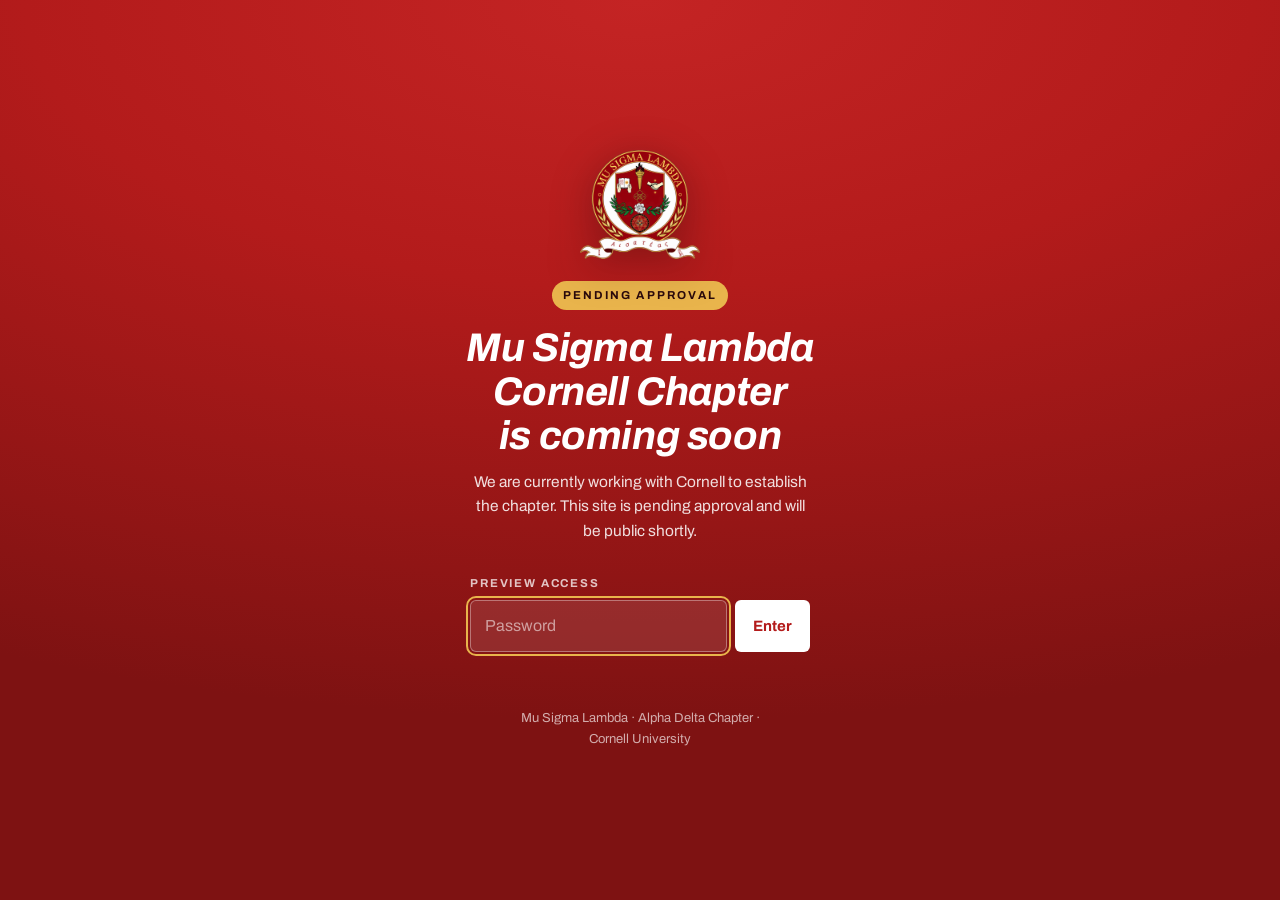
==== commit 2a2e15f5: "Add files via upload" ====
--- a/index.html
+++ b/index.html
@@ -3,8 +3,10 @@
 <head>
 <meta charset="utf-8">
 <meta name="viewport" content="width=device-width,initial-scale=1">
+<meta name="robots" content="noindex, nofollow">
+<script src="assets/gate.js"></script>
 <title>Mu Sigma Lambda Cornell Chapter</title>
-<meta name="description" content="The co-ed professional sports fraternity at Cornell University.">
+<meta name="description" content="Mu Sigma Lambda Cornell Chapter, the co-ed professional sports fraternity.">
 <link rel="icon" href="assets/crest-sm.png">
 <link rel="preconnect" href="https://fonts.googleapis.com">
 <link rel="preconnect" href="https://fonts.gstatic.com" crossorigin>
@@ -276,7 +278,7 @@
   <div class="foot-bot">
     <span class="gk">στέφανος</span>
     <span>Μ Σ Λ · Alpha Delta</span>
-    <span>Mu Sigma Lambda at Cornell is pending approval and is not yet a registered student organization of Cornell University.
+    <span>Mu Sigma Lambda Cornell Chapter is pending approval and is not yet a registered student organization of Cornell University.
       <a href="https://hr.cornell.edu/about/workplace-rights/equal-education-and-employment" title="EEAE">Equal Education and Employment</a></span>
   </div>
 </footer>
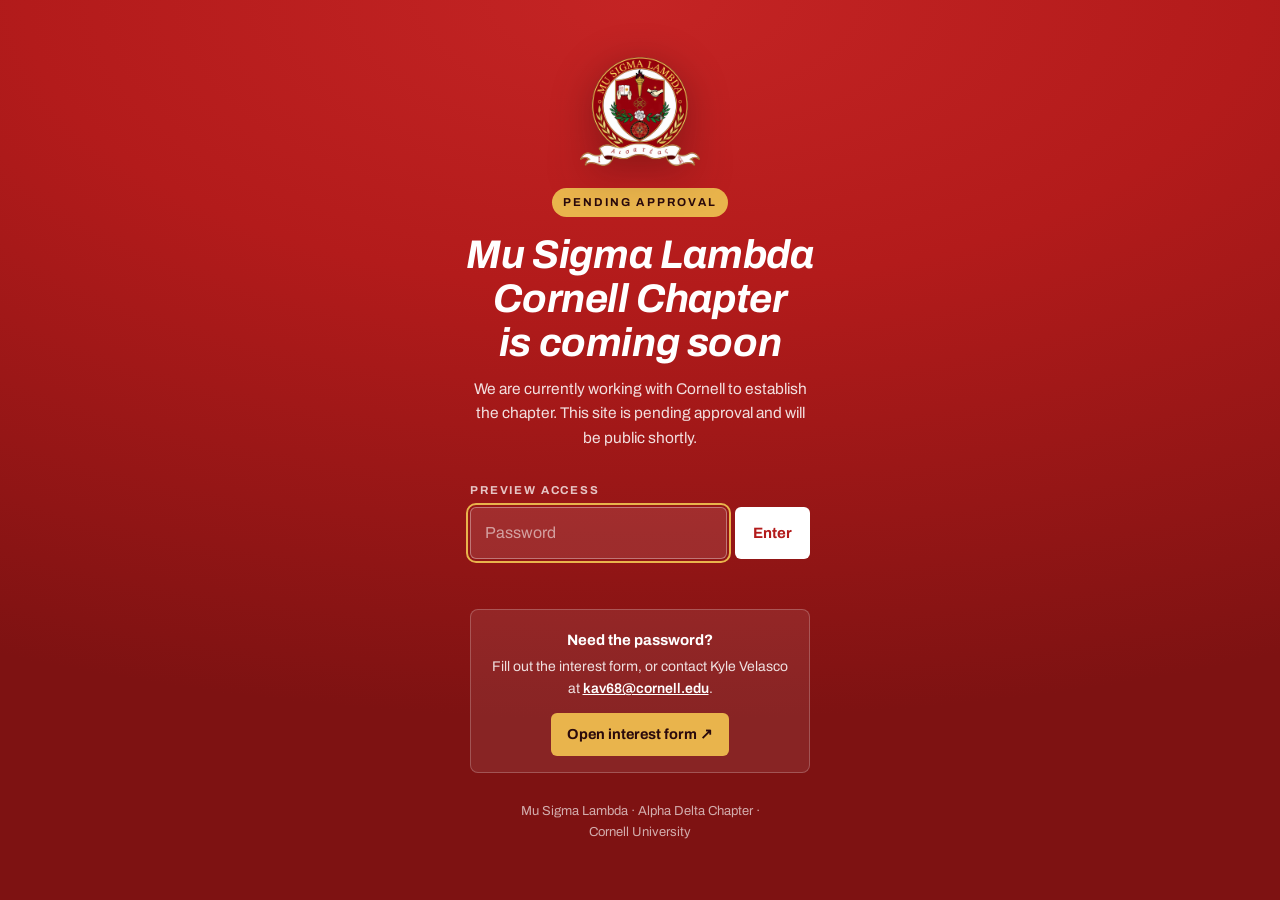
==== commit 28077c02: "Add files via upload" ====
--- a/index.html
+++ b/index.html
@@ -12,6 +12,7 @@
 <link rel="preconnect" href="https://fonts.gstatic.com" crossorigin>
 <link rel="stylesheet" href="https://fonts.googleapis.com/css2?family=Archivo:ital,wght@0,400..800;1,600..900&display=swap">
 <link rel="stylesheet" href="assets/site.css">
+<link rel="stylesheet" href="assets/map.css">
 </head>
 <body>
 <!-- ===================== NAV ===================== -->
@@ -65,7 +66,7 @@
 <div class="stats">
   <dl class="stats-in">
     <div class="stat"><dt>Members</dt><dd>40+</dd><p class="stat-sub">Undergraduates from every college at Cornell</p></div>
-    <div class="stat"><dt>Collegiate chapters</dt><dd>25+</dd><p class="stat-sub">Mu Sigma Lambda chapters at universities nationwide</p></div>
+    <div class="stat stat-has-map"><dt>Collegiate chapters</dt><dd>25+</dd><p class="stat-sub">Mu Sigma Lambda chapters at universities nationwide</p><button class="stat-map" type="button" data-map-open aria-haspopup="dialog"><svg viewBox="0 0 24 24" fill="none" stroke="currentColor" stroke-width="2" stroke-linecap="round" stroke-linejoin="round" aria-hidden="true"><path d="M12 21s-7-6.2-7-11.5a7 7 0 0 1 14 0C19 14.8 12 21 12 21z"/><circle cx="12" cy="9.5" r="2.5"/></svg>View chapter map</button></div>
     <div class="stat"><dt>National industry partners</dt><dd>10+</dd><p class="stat-sub">Teams, leagues and companies working with the fraternity</p></div>
     <div class="stat"><dt>Active Cornell alumni in the sports industry</dt><dd>1,500+</dd><p class="stat-sub">Across leagues, clubs, media, agencies and athletics</p></div>
   </dl>
@@ -564,5 +565,6 @@
 render();
 </script>
 <script src="assets/site.js"></script>
+<script src="assets/chapters.js"></script>
 </body>
 </html>
--- a/assets/map.css
+++ b/assets/map.css
@@ -0,0 +1,82 @@
+
+/* ============ CHAPTER MAP ============ */
+/* stat card that opens the map: the button stretches over the whole card */
+.stat-has-map{position:relative;border-radius:var(--r);transition:background .15s}
+.stat-has-map:hover{background:var(--rose)}
+.stat-map{
+  margin-top:10px;display:inline-flex;align-items:center;gap:6px;cursor:pointer;
+  background:none;border:0;padding:2px 0;font-family:var(--f-body);font-size:13px;font-weight:700;
+  color:var(--red);border-bottom:2px solid var(--gold);
+}
+.stat-map svg{width:14px;height:14px;flex:none}
+.stat-map::after{content:"";position:absolute;inset:-8px 0}
+.stat-has-map:hover .stat-map{color:var(--red-dk)}
+
+.map-card{max-width:1080px;text-align:left;padding:28px 28px 20px;max-height:calc(100vh - 40px);display:flex;flex-direction:column}
+.map-head{text-align:center}
+.map-head h2{font-size:30px;margin:4px 0 6px;color:var(--ink)}
+.map-head .sub{color:var(--muted);font-size:14.5px;line-height:1.6}
+.map-filters{display:flex;flex-wrap:wrap;justify-content:center;gap:8px;margin:18px 0 16px}
+.map-chip{
+  display:inline-flex;align-items:center;gap:7px;cursor:pointer;font-family:var(--f-body);
+  font-size:13.5px;font-weight:600;color:var(--ink-2);background:var(--ground);
+  border:1px solid var(--line);border-radius:999px;padding:7px 13px;transition:all .15s;
+}
+.map-chip i,.map-group-h i{width:10px;height:10px;border-radius:50%;flex:none;box-shadow:0 0 0 2px #fff}
+.map-chip span{color:var(--muted);font-weight:500}
+.map-chip:hover{border-color:var(--red);color:var(--red)}
+.map-chip[aria-pressed="true"]{background:var(--red);border-color:var(--red);color:#fff}
+.map-chip[aria-pressed="true"] span{color:#FFDCCF}
+
+.map-body{display:grid;grid-template-columns:1fr 260px;gap:16px;min-height:0;flex:1}
+.map-canvas{
+  height:min(520px,calc(100vh - 300px));min-height:320px;border-radius:var(--r);overflow:hidden;
+  border:1px solid var(--line);background:#E8E8E8;position:relative;z-index:0;
+}
+.map-loading{display:grid;place-items:center;height:100%;color:var(--muted);font-size:14px;padding:20px;text-align:center}
+.map-list{
+  height:min(520px,calc(100vh - 300px));min-height:320px;overflow-y:auto;
+  border:1px solid var(--line);border-radius:var(--r);background:var(--ground);
+}
+.map-group-h{
+  position:sticky;top:0;z-index:1;display:flex;align-items:center;gap:8px;
+  padding:10px 14px;background:var(--tint);border-bottom:1px solid var(--line);
+  font-size:12px;font-weight:700;letter-spacing:.12em;text-transform:uppercase;color:var(--ink);
+}
+.map-group-h span{margin-left:auto;color:var(--muted);letter-spacing:0}
+.map-group ul{list-style:none;margin:0;padding:0}
+.map-item{
+  display:block;width:100%;text-align:left;cursor:pointer;background:none;border:0;
+  border-bottom:1px solid var(--line);border-left:3px solid transparent;
+  padding:9px 14px;font-family:var(--f-body);transition:background .15s;
+}
+.map-item b{display:block;font-size:14.5px;font-weight:600;color:var(--ink)}
+.map-item b em{font-style:normal;font-size:10.5px;font-weight:700;letter-spacing:.08em;text-transform:uppercase;
+  color:var(--gold-ink);background:var(--gold-soft);padding:2px 7px;border-radius:999px;margin-left:4px;vertical-align:1px}
+.map-item span{display:block;font-size:12.5px;color:var(--muted)}
+.map-item:hover{background:var(--surface)}
+.map-item:hover b{color:var(--red)}
+.map-item.is-active{background:var(--surface);border-left-color:var(--red)}
+.map-foot{margin-top:12px;text-align:center;font-size:12.5px;color:var(--muted)}
+.map-foot a{color:var(--red);font-weight:600}
+
+/* Leaflet popups, in site type */
+.map-modal .leaflet-container{font-family:var(--f-body)}
+.map-modal .leaflet-popup-content-wrapper{border-radius:var(--r);box-shadow:0 10px 30px -12px rgba(40,6,10,.45)}
+.map-modal .leaflet-popup-content{margin:12px 16px}
+.map-pop{display:flex;flex-direction:column;gap:1px;min-width:160px}
+.map-pop-r{font-size:10.5px;font-weight:700;letter-spacing:.14em;text-transform:uppercase;margin:0!important}
+.map-pop b{font-family:var(--f-head);font-weight:800;font-style:italic;font-size:19px;color:var(--ink)}
+.map-pop span{font-size:13px;color:var(--ink-2)}
+.map-pop .map-pop-home{font-size:12px;font-weight:600;color:var(--gold-ink)}
+.map-pop a{margin-top:6px;font-size:13px;font-weight:700;color:var(--red)!important;text-decoration:none}
+.map-pop a:hover{text-decoration:underline}
+
+.map-item{scroll-margin-top:44px}
+@media(max-width:820px){
+  .map-card{padding:24px 14px 14px;display:block;overflow-y:auto}
+  .map-body{grid-template-columns:1fr}
+  .map-canvas{height:min(380px,50vh);min-height:260px}
+  .map-list{height:auto;max-height:220px;min-height:0}
+  .map-head h2{font-size:25px}
+}
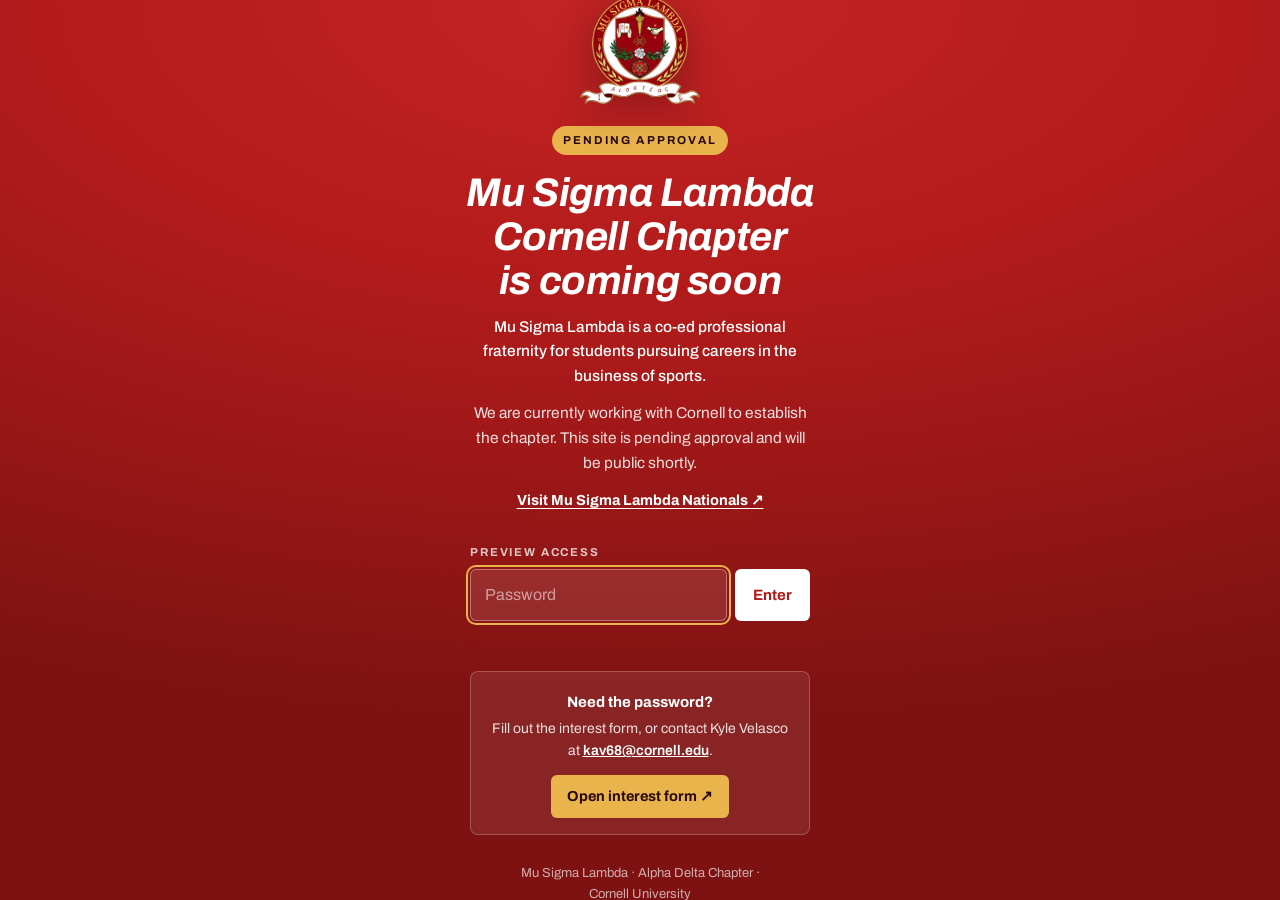
==== commit 93ee9dfa: "Add files via upload" ====
--- a/index.html
+++ b/index.html
@@ -20,7 +20,7 @@
   <div class="nav-in">
     <a class="nav-brand" href="./" aria-label="Mu Sigma Lambda, Cornell Chapter">
       <img class="nav-wordmark" src="assets/wordmark.png"
-           alt="Mu Sigma Lambda — Cornell Chapter" width="760" height="368">
+           alt="Mu Sigma Lambda, Cornell Chapter" width="760" height="368">
     </a>
     <div class="nav-links">
       <a href="#about">About</a>
@@ -29,6 +29,7 @@
       <a class="nav-natl" href="https://www.musigmalambda.org/" target="_blank" rel="noopener noreferrer">Nationals &nearr;</a>
     </div>
     <div class="nav-actions">
+      <a class="nav-ig" href="https://www.instagram.com/musigcornell/" target="_blank" rel="noopener noreferrer" aria-label="Follow us on Instagram (@musigcornell)" title="@musigcornell"><svg viewBox="0 0 24 24" fill="none" stroke="currentColor" stroke-width="2" aria-hidden="true"><rect x="2" y="2" width="20" height="20" rx="5"/><circle cx="12" cy="12" r="4.2"/><circle cx="17.6" cy="6.4" r="1.2" fill="currentColor" stroke="none"/></svg></a>
       <button class="nav-alt" type="button" data-join-open="connect" aria-haspopup="dialog">Connect With Us</button>
       <a class="nav-cta" href="#join">Join</a>
     </div>
@@ -50,14 +51,15 @@
   <img class="hero-bg" src="assets/hero.jpg" alt="" aria-hidden="true">
   <div class="hero-in">
     <img class="hero-crest" src="assets/crest.png"
-         alt="Mu Sigma Lambda crest — Alpha Delta Chapter, Cornell University"
+         alt="Mu Sigma Lambda crest, Alpha Delta Chapter, Cornell University"
          width="600" height="544">
     <p class="hero-eyebrow">The Co-Ed Professional Sports Fraternity &middot; Cornell Chapter</p>
     <h1>Cornell's front office for the <em>sports industry.</em></h1>
-    <p class="hero-lede">Cornell produces more sports-relevant work than almost any university in the country. Mu Sigma Lambda brings the industry to you. We host executives, agents, and front-office leaders, run workshops that prepare you for future careers, and connect a network of MuSig members that spans across every college at Cornell.</p>
+    <p class="hero-lede">Cornell produces more sports-relevant work than almost any university in the country. Mu Sigma Lambda brings the industry to you. We host executives, agents, and front-office leaders, run workshops that prepare you for future careers, and build a network of MuSig members through projects that span every college at Cornell.</p>
     <div class="hero-actions">
       <button class="btn btn-gold" type="button" data-join-open="involved" aria-haspopup="dialog">Get Involved &rarr;</button>
       <a class="btn btn-ghost" href="team/">Meet the Team</a>
+      <a class="btn btn-ghost btn-ig" href="https://www.instagram.com/musigcornell/" target="_blank" rel="noopener noreferrer"><svg viewBox="0 0 24 24" fill="none" stroke="currentColor" stroke-width="2" aria-hidden="true"><rect x="2" y="2" width="20" height="20" rx="5"/><circle cx="12" cy="12" r="4.2"/><circle cx="17.6" cy="6.4" r="1.2" fill="currentColor" stroke="none"/></svg>Follow @musigcornell</a>
     </div>
   </div>
 </header>
@@ -66,7 +68,7 @@
 <div class="stats">
   <dl class="stats-in">
     <div class="stat"><dt>Members</dt><dd>40+</dd><p class="stat-sub">Undergraduates from every college at Cornell</p></div>
-    <div class="stat stat-has-map"><dt>Collegiate chapters</dt><dd>25+</dd><p class="stat-sub">Mu Sigma Lambda chapters at universities nationwide</p><button class="stat-map" type="button" data-map-open aria-haspopup="dialog"><svg viewBox="0 0 24 24" fill="none" stroke="currentColor" stroke-width="2" stroke-linecap="round" stroke-linejoin="round" aria-hidden="true"><path d="M12 21s-7-6.2-7-11.5a7 7 0 0 1 14 0C19 14.8 12 21 12 21z"/><circle cx="12" cy="9.5" r="2.5"/></svg>View chapter map</button></div>
+    <div class="stat stat-has-map"><dt>Collegiate chapters</dt><dd>20+</dd><p class="stat-sub">Mu Sigma Lambda chapters at universities nationwide</p><button class="stat-map" type="button" data-map-open aria-haspopup="dialog"><svg viewBox="0 0 24 24" fill="none" stroke="currentColor" stroke-width="2" stroke-linecap="round" stroke-linejoin="round" aria-hidden="true"><path d="M12 21s-7-6.2-7-11.5a7 7 0 0 1 14 0C19 14.8 12 21 12 21z"/><circle cx="12" cy="9.5" r="2.5"/></svg>View chapter map</button></div>
     <div class="stat"><dt>National industry partners</dt><dd>10+</dd><p class="stat-sub">Teams, leagues and companies working with the fraternity</p></div>
     <div class="stat"><dt>Active Cornell alumni in the sports industry</dt><dd>1,500+</dd><p class="stat-sub">Across leagues, clubs, media, agencies and athletics</p></div>
   </dl>
@@ -173,7 +175,7 @@
   <div class="pf">
     <div class="pf-bar">
       <strong>The Alignment Map</strong>
-      <span>Step 1 — pick your college · Step 2 — pick your concentration</span>
+      <span>Step 1: pick your college · Step 2: pick your concentration</span>
     </div>
     <div class="pf-body">
       <div class="pf-rail" role="listbox" aria-label="Colleges and schools" id="pfRail">
@@ -193,7 +195,7 @@
   </div>
 
   <div class="pending-note">
-    <b>Interest list open &mdash; recruitment pending chapter approval</b>
+    <b>Interest list open: recruitment pending chapter approval</b>
     We are working with Cornell to establish Mu Sigma Lambda as a recognized chapter. Until that approval comes through, nothing below is official: no applications, bids, or new member events will take place yet. If you are interested, fill out the interest form below and we will contact you as soon as the chapter is approved and dates are set.
   </div>
 
@@ -264,7 +266,7 @@
   <div class="foot-in">
     <div class="foot-brand">
       <img class="foot-wordmark" src="assets/wordmark.png"
-           alt="Mu Sigma Lambda — Cornell Chapter" width="760" height="368">
+           alt="Mu Sigma Lambda, Cornell Chapter" width="760" height="368">
       <p class="foot-addr">Ithaca, NY 14853</p>
     </div>
     <div class="foot-col">
@@ -316,16 +318,16 @@
     cons:[
       ["Collective Bargaining","Every CBA, lockout and arbitration in professional sport is a bargaining problem with a media-rights contract layered on top."],
       ["Organizational Behavior","Locker-room culture, coaching turnover, and how high-performance organizations are actually managed under public scrutiny."],
-      ["Economics","Salary caps, luxury taxes, draft systems and monopsony — the most closely studied wage structures in the economy."]
+      ["Economics","Salary caps, luxury taxes, draft systems and monopsony, the most closely studied wage structures in the economy."]
     ],
     paths:["Players' association staff","League labor policy","CBA & arbitration analysis","Compensation economics","Team HR and culture","Agent-side negotiation"],
     campus:["Sports Entertainment Law Society (SELS)","Sports Business Society","Club Sports Council"]
   },
   {
     id:"eng", name:"Engineering", school:"College of Engineering",
-    blurb:"Engineering sits underneath almost every modern competitive advantage in sport — equipment that returns energy, telemetry that survives a collision, and venue systems that move fifty thousand people in twenty minutes. The same tolerance analysis that governs aerospace governs a composite hockey stick.",
-    cons:[
-      ["Mechanical & Aerospace","Vehicle dynamics, aerodynamics and equipment design — the physics of a chassis, a hull, or a carbon-fiber shaft."],
+    blurb:"Engineering sits underneath almost every modern competitive advantage in sport: equipment that returns energy, telemetry that survives a collision, and venue systems that move fifty thousand people in twenty minutes. The same tolerance analysis that governs aerospace governs a composite hockey stick.",
+    cons:[
+      ["Mechanical & Aerospace","Vehicle dynamics, aerodynamics and equipment design: the physics of a chassis, a hull, or a carbon-fiber shaft."],
       ["Electrical & Computer","The sensor and telemetry stack: wearables, timing systems, and the hardware behind live tracking data."],
       ["Civil & Environmental","Stadium structure, roof systems, and the environmental load of moving a crowd in and out of a district."],
       ["Computer Science","Simulation, computer vision, and the modeling layer that turns raw tracking feeds into roster decisions."],
@@ -355,7 +357,7 @@
     cons:[
       ["Services Management","Matchday as a service operation: fifty thousand guests, three hours, one chance to get it right."],
       ["Real Estate","Arena districts, mixed-use development, and the asset side of a franchise's balance sheet."],
-      ["Hospitality","Premium seating, clubs and suites — the highest-margin square footage in the building."]
+      ["Hospitality","Premium seating, clubs and suites, the highest-margin square footage in the building."]
     ],
     paths:["Premium & suite hospitality","Venue and district real estate","Matchday operations","Team travel and logistics","Golf & private club management","Major-event bidding"],
     campus:["Sports Business Society","Club Sports Council","Cornell Turfgrass Program"]
@@ -364,7 +366,7 @@
     id:"bowers", name:"Cornell Bowers CIS", school:"Computing and Information Science",
     blurb:"The analytics department is now a standing line on the org chart, and the hardest problems there are data problems: optical tracking at twenty-five frames a second, injury-risk modeling, and recommendation systems that decide what a hundred million fans see first.",
     cons:[
-      ["Information Science","How fans, data and platforms interact — and what an organization is able to learn from that."],
+      ["Information Science","How fans, data and platforms interact, and what an organization is able to learn from that."],
       ["Computer Science","Tracking pipelines, vision models, and the engineering underneath every analytics department."],
       ["Statistics and Data Science","Player valuation, projection systems, and the modeling that decides who makes a roster."]
     ],
@@ -373,12 +375,12 @@
   },
   {
     id:"as", name:"Arts & Sciences", school:"College of Arts and Sciences",
-    blurb:"The interpretive side of the industry — why fans bond, how leagues negotiate with cities and nations, how a rivalry becomes cultural memory. It is also where most of the best writers and communicators in sport come from.",
+    blurb:"The interpretive side of the industry: why fans bond, how leagues negotiate with cities and nations, how a rivalry becomes cultural memory. It is also where most of the best writers and communicators in sport come from.",
     cons:[
       ["Psychology","Performance under pressure, motivation, and the psychology of fandom and identity."],
       ["History","How leagues, rivalries, and the business of sport arrived at their present shape."],
       ["Government","Sport as diplomacy, regulation, and the politics of hosting a mega-event."],
-      ["Astronomy","Precision measurement, optics and large-scale data — a toolkit that transfers cleanly to tracking systems."]
+      ["Astronomy","Precision measurement, optics and large-scale data, a toolkit that transfers cleanly to tracking systems."]
     ],
     paths:["Sport & performance psychology","Sports journalism and longform","League public affairs","International sport policy","Fan behavior research","Documentary and archival work"],
     campus:["WVBR","Big Red Sports Network (BRSN)","WICB","Media Entertainment & Sports Club"]
@@ -387,7 +389,7 @@
     id:"humec", name:"Human Ecology", school:"College of Human Ecology",
     blurb:"What an athlete wears is engineered kit. Fiber behavior under sweat and impact, helmet energy absorption, and design a nineteen-year-old will actually keep wearing are all Human Ecology questions with commercial answers.",
     cons:[
-      ["Human Centered Design","Designing for an athlete's body under load — and for the fan's experience built around it."],
+      ["Human Centered Design","Designing for an athlete's body under load, and for the fan's experience built around it."],
       ["Athleticwear","Performance apparel from fiber selection through fit to the retail line it eventually becomes."],
       ["Fabric Science","How textiles behave under sweat, abrasion and repeated impact over a full season."],
       ["Protective Equipment","Helmets, pads, and the energy-absorption research that rewrites rulebooks."]
@@ -397,7 +399,7 @@
   },
   {
     id:"dyson", name:"Applied Economics and Management", school:"Charles H. Dyson School",
-    blurb:"Demand modeling, pricing and supply chains — applied to a product that spoils in three hours. Dynamic ticket pricing, concessions margin, and the economics of publicly financed stadiums all live here.",
+    blurb:"Demand modeling, pricing and supply chains, applied to a product that spoils in three hours. Dynamic ticket pricing, concessions margin, and the economics of publicly financed stadiums all live here.",
     cons:[
       ["Applied Economics & Policy","Demand modeling, dynamic pricing, and the public economics of stadium subsidy."],
       ["Food Industry Management","Concessions as a several-hundred-million-dollar category run on thin margins."],
@@ -410,7 +412,7 @@
     id:"law", name:"Cornell Law School", school:"Law",
     blurb:"NIL turned every college athlete into a small business, and the legal questions arrived well ahead of the rules. Contracts, intellectual property, immigration for international athletes, and antitrust are the working vocabulary of this industry.",
     cons:[
-      ["Financial & Tax Literacy in Athletics Practicum","Cornell's own clinic — NIL contracts, tax exposure and financial counsel for real athletes."]
+      ["Financial & Tax Literacy in Athletics Practicum","Cornell's own clinic for NIL contracts, tax exposure and financial counsel for real athletes."]
     ],
     paths:["Player contracts & NIL counsel","League antitrust and compliance","IP, trademark & media rights","Athlete tax and estate planning","Sports arbitration (CAS)","Integrity and regulatory roles"],
     campus:["Sports Entertainment Law Society (SELS)","Faculty Advisory Committee on Athletics and Physical Education (FACAPE)"]
@@ -440,9 +442,9 @@
     blurb:"The playing surface is a living system, and sustainability has become a commercial requirement rather than a press release. Cornell's turfgrass program is an industry standard for the ground games are actually played on.",
     cons:[
       ["Communications","Sports media, science communication, and telling a program's story to donors and to the public."],
-      ["Natural Resources","Water, land and habitat — the resource footprint of golf courses, ski areas and open-air venues."],
+      ["Natural Resources","Water, land and habitat: the resource footprint of golf courses, ski areas and open-air venues."],
       ["Ecology & Evolutionary Biology","Climate pressure on outdoor seasons and the biology behind performance environments."],
-      ["Horticulture","Playing surfaces as living systems — Cornell's turfgrass work sets the standard for professional fields."],
+      ["Horticulture","Playing surfaces as living systems. Cornell's turfgrass work sets the standard for professional fields."],
       ["Global Development","Sport-for-development programming and how access gets built in emerging markets."]
     ],
     paths:["Turfgrass & field science","Venue sustainability","Sports communications","Water and resource management","Athlete nutrition science","Sport for development"],
@@ -450,9 +452,9 @@
   },
   {
     id:"vet", name:"College of Veterinary Medicine", school:"Cornell Vet",
-    blurb:"Horse racing is a professional sport with its own medicine, its own welfare regulation and its own betting economy — and Cornell operates clinical infrastructure on the grounds of a major racetrack.",
-    cons:[
-      ["Harry M. Zweig Memorial Fund for Equine Research","Cornell's dedicated equine research fund — soundness, injury and welfare in racing."],
+    blurb:"Horse racing is a professional sport with its own medicine, its own welfare regulation and its own betting economy, and Cornell operates clinical infrastructure on the grounds of a major racetrack.",
+    cons:[
+      ["Harry M. Zweig Memorial Fund for Equine Research","Cornell's dedicated equine research fund for soundness,, injury and welfare in racing."],
       ["Cornell Ruffian Equine Specialists (Belmont)","Cornell's clinical operation on the backstretch of Belmont Park."],
       ["Equine Studies","The performance, business and regulation of the racing industry as a whole."]
     ],
@@ -471,11 +473,11 @@
   },
   {
     id:"tech", name:"Cornell Tech", school:"Roosevelt Island, NYC",
-    blurb:"New York City campus, startup posture. The sports-technology market — streaming, betting, fan platforms, wearables — is built where the capital and the leagues are, and Cornell Tech sits inside it.",
+    blurb:"New York City campus, startup posture. The sports-technology market (streaming, betting, fan platforms, wearables) is built where the capital and the leagues are, and Cornell Tech sits inside it.",
     cons:[
       ["Information Science","Product and platform work at the point where sport meets consumer technology."],
       ["Computer Science","Streaming infrastructure, recommendation, and real-time data at full fan scale."],
-      ["Electrical & Computer","Devices and connectivity — the wearables and venue networks underneath everything else."],
+      ["Electrical & Computer","Devices and connectivity: the wearables and venue networks underneath everything else."],
       ["Operations Research & Information","Marketplace design for tickets, betting and secondary markets."]
     ],
     paths:["Sports-tech product management","Streaming & OTT engineering","Betting platform design","Startup founding (Studio)","Venture capital in sports tech","Fan engagement platforms"],
@@ -494,14 +496,14 @@
     campus:["Big Red Sports Network (BRSN)","Cornell Men's Hockey","Cornell Men's Heavyweight Rowing","WVBR","Men of Color in Athletics (MOCA)"]
   },
   {
-    id:"technion", name:"Technion — Israel", school:"Jacobs Technion-Cornell",
+    id:"technion", name:"Technion, Israel", school:"Jacobs Technion-Cornell",
     blurb:"Cornell's dual-degree partner and a serious center for biomechanics and robotics research. Gait analysis, exoskeletons and prosthetics feed straight into performance work and into adaptive and Paralympic sport.",
     cons:[
       ["Aerospace Engineering","Aerodynamics and flight systems, from drone-based officiating to projectile behavior."],
       ["Computer Science","Motion capture, pose estimation, and the vision research underneath modern tracking."],
       ["Electrical & Computer Engineering","Sensor design and embedded systems for performance measurement."],
       ["Civil & Environmental Engineering","Venue structures and the materials science that carries them."],
-      ["Biorobotics and Biomechanics","Gait, exoskeletons and prosthetics — directly into adaptive and Paralympic sport."],
+      ["Biorobotics and Biomechanics","Gait, exoskeletons and prosthetics, applied directly to adaptive and Paralympic sport."],
       ["Architecture","Sport facility design under a different regulatory and climatic set of constraints."]
     ],
     paths:["Biomechanics research","Adaptive & Paralympic technology","Exoskeletons and prosthetics","Motion capture systems","Sports robotics","International sports R&D"],
--- a/assets/site.css
+++ b/assets/site.css
@@ -455,3 +455,10 @@
 .role-name{font-weight:600;margin-top:6px}
 .tl-kicker{font-size:12px;font-weight:700}
 .bro-group{font-size:13px;font-weight:700;letter-spacing:.16em}
+
+/* Instagram links (nav + hero) */
+.nav-ig{display:inline-flex;align-items:center;justify-content:center;width:38px;height:38px;border-radius:var(--r-sm);border:1px solid var(--line);color:var(--ink-2);transition:color .15s,border-color .15s}
+.nav-ig:hover{color:var(--red);border-color:var(--red)}
+.nav-ig svg{width:18px;height:18px}
+.btn-ig{display:inline-flex;align-items:center;gap:8px}
+.btn-ig svg{width:17px;height:17px;flex:none}
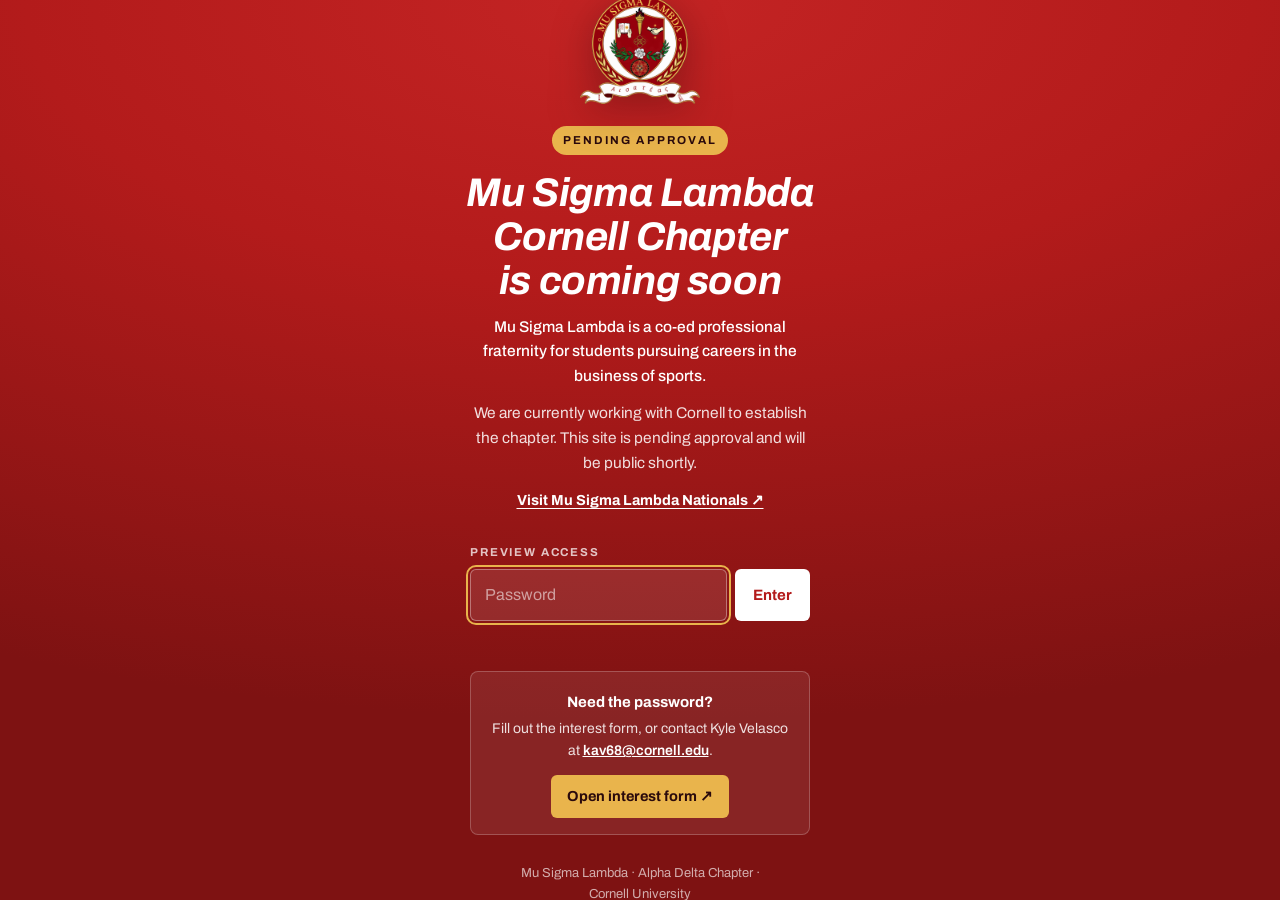
==== commit 688d5a57: "Add files via upload" ====
--- a/index.html
+++ b/index.html
@@ -55,11 +55,10 @@
          width="600" height="544">
     <p class="hero-eyebrow">The Co-Ed Professional Sports Fraternity &middot; Cornell Chapter</p>
     <h1>Cornell's front office for the <em>sports industry.</em></h1>
-    <p class="hero-lede">Cornell produces more sports-relevant work than almost any university in the country. Mu Sigma Lambda brings the industry to you. We host executives, agents, and front-office leaders, run workshops that prepare you for future careers, and build a network of MuSig members through projects that span every college at Cornell.</p>
+    <p class="hero-lede">Cornell produces more sports-relevant work than almost any university in the country. Mu Sigma Lambda brings the industry to you. We host executives, agents, and front-office leaders, take on projects that span every college at Cornell, run workshops that prepare you for future careers, and connect a growing network of MuSig members.</p>
     <div class="hero-actions">
       <button class="btn btn-gold" type="button" data-join-open="involved" aria-haspopup="dialog">Get Involved &rarr;</button>
       <a class="btn btn-ghost" href="team/">Meet the Team</a>
-      <a class="btn btn-ghost btn-ig" href="https://www.instagram.com/musigcornell/" target="_blank" rel="noopener noreferrer"><svg viewBox="0 0 24 24" fill="none" stroke="currentColor" stroke-width="2" aria-hidden="true"><rect x="2" y="2" width="20" height="20" rx="5"/><circle cx="12" cy="12" r="4.2"/><circle cx="17.6" cy="6.4" r="1.2" fill="currentColor" stroke="none"/></svg>Follow @musigcornell</a>
     </div>
   </div>
 </header>
--- a/assets/site.css
+++ b/assets/site.css
@@ -456,9 +456,7 @@
 .tl-kicker{font-size:12px;font-weight:700}
 .bro-group{font-size:13px;font-weight:700;letter-spacing:.16em}
 
-/* Instagram links (nav + hero) */
+/* Instagram link (nav) */
 .nav-ig{display:inline-flex;align-items:center;justify-content:center;width:38px;height:38px;border-radius:var(--r-sm);border:1px solid var(--line);color:var(--ink-2);transition:color .15s,border-color .15s}
 .nav-ig:hover{color:var(--red);border-color:var(--red)}
 .nav-ig svg{width:18px;height:18px}
-.btn-ig{display:inline-flex;align-items:center;gap:8px}
-.btn-ig svg{width:17px;height:17px;flex:none}
